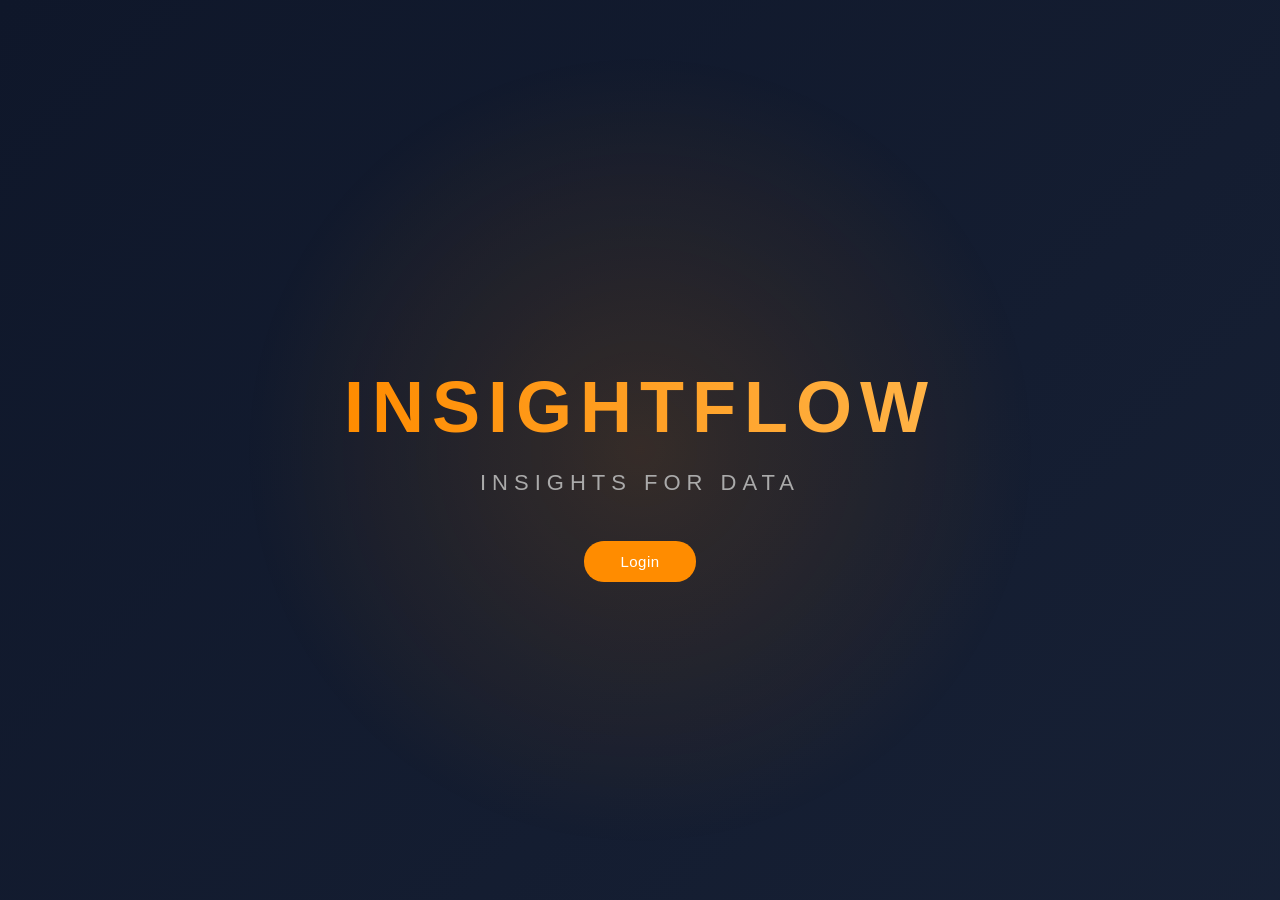
==== Frontend/index.html @ e0c0d8e5 "Added InsightFlow frontend and backend" ====
<!DOCTYPE html>
<html lang="en">

<head>
<meta charset="UTF-8">
<title>InsightFlow</title>
<link rel="stylesheet" href="style.css">
</head>

<body>

<!-- Background Logo -->
<div class="home">

<div class="text-section">

<h1 class="title">INSIGHTFLOW</h1>

<p class="tagline">INSIGHTS FOR DATA</p>
<button class="start-btn" onclick="goDashboard()">
Login
</button>

</div>

</div>

<script src="script.js"></script>

</body>
</html>
---- Frontend/style.css ----
body{
margin:0;
font-family:Arial, Helvetica, sans-serif;
background:linear-gradient(135deg,#0f172a,#1f2a40,#0f172a);
background-size:400% 400%;
animation:bgMove 12s infinite;
color:white;
overflow-y:auto;
}


.container{
display:flex;
height:100vh;
}

.sidebar{
width:250px;
background:#1f2a40;
color:white;
padding:20px;
}

.sidebar h2{
text-align:center;
}

.sidebar ul{
list-style:none;
padding:0;
}

.sidebar ul li{
padding:10px;
margin:10px 0;
background:#2f3e5e;
cursor:pointer;
}

.sidebar ul li:hover{
background:#3f5278;
}

.main{
flex:1;
padding:30px;
overflow:auto;
}

.card{
background:white;
padding:20px;
margin-bottom:20px;
border-radius:10px;
box-shadow:0 2px 10px rgba(0,0,0,0.1);
}

button{
padding:10px 20px;
border:none;
background:#4CAF50;
color:white;
cursor:pointer;
border-radius:5px;
}

button:hover{
background:#45a049;
}

table{
width:100%;
border-collapse:collapse;
margin-top:10px;
}

table th, table td{
border:1px solid #ddd;
padding:8px;
}

.dark-mode{
background:#121212;
color:white;
}

.dark-mode .card{
background:#1e1e1e;
}

.dark-mode table{
color:white;
}
/* WELCOME PAGE */

.welcome-container{
height:100vh;
display:flex;
flex-direction:column;
justify-content:center;
align-items:center;
text-align:center;
background:linear-gradient(135deg,#4CAF50,#2196F3);
color:white;
}

.welcome-container h1{
font-size:50px;
margin-bottom:20px;
}

.welcome-container p{
font-size:20px;
margin-bottom:30px;
}
/* Landing Page */
body{
margin:0;
background:black;
font-family:Arial, Helvetica, sans-serif;
color:white;
overflow:hidden;
}

/* background logo */

.bg-logo{
position:fixed;
top:50%;
left:50%;
transform:translate(-50%,-50%);
width:700px;
height:700px;
background:url("logo.png") no-repeat center;
background-size:contain;
opacity:0.06;
z-index:0;
animation:floatLogo 12s infinite ease-in-out;
}

/* logo animation */

@keyframes floatLogo{

0%{ transform:translate(-50%,-50%) scale(1); }

50%{ transform:translate(-50%,-48%) scale(1.05); }

100%{ transform:translate(-50%,-50%) scale(1); }

}
/* center layout */
.home{
height:100vh;
display:flex;
justify-content:center;
align-items:center;
text-align:center;
position:relative;
z-index:2;
}
/* text animation when page loads */

.text-section{
animation:fadeIn 2s ease;
}

@keyframes fadeIn{

from{
opacity:0;
transform:translateY(30px);
}

to{
opacity:1;
transform:translateY(0);
}
}
/* title */
.title{
font-size:72px;
letter-spacing:8px;
background:linear-gradient(90deg,#ff8c00,#ffb347,#ff8c00);
background-size:200% auto;
-webkit-background-clip:text;
-webkit-text-fill-color:transparent;
animation:gradientMove 6s linear infinite;
margin-bottom:10px;
}

@keyframes gradientMove{
0%{
background-position:0% center;
}
100%{
background-position:200% center;
}
}
/* subtitle */
.tagline{
font-size:22px;
letter-spacing:6px;
color:#aaaaaa;
margin-bottom:10px;
}

/* author */

.author{
font-weight:300;
color:#cccccc;
margin-bottom:35px;
}

/* dashboard button */
.start-btn{
margin-top:35px;
padding:12px 36px;
font-size:15px;
font-weight:500;
background:#ff8c00;
color:white;
border:none;
border-radius:20px;
cursor:pointer;
transition:all 0.3s ease;
letter-spacing:0.5px;
}

/* hover */

.start-btn:hover{
background:#ffa733;
box-shadow:0 6px 18px rgba(255,140,0,0.4);
transform:translateY(-2px);
}

/* click */

.start-btn:active{
transform:translateY(0);
box-shadow:none;
}
/* click ripple animation */
body::before{
content:"";
position:fixed;
top:50%;
left:50%;
transform:translate(-50%,-50%);
width:800px;
height:800px;
background:radial-gradient(circle,rgba(255,140,0,0.15),transparent 70%);
z-index:0;
}
/* ACCOUNT PAGE */
/* dashboard page*/
/* KPI SECTION */

/* TOP BAR */
/* PAGE BACKGROUND */
/* PAGE BACKGROUND */

body{
margin:0;
font-family:Arial, Helvetica, sans-serif;
background:linear-gradient(135deg,#0f172a,#1f2a40,#0f172a);
background-size:400% 400%;
animation:bgMove 12s infinite;
color:white;

overflow-x:hidden; /* prevents sideways scroll */
overflow-y:auto;   /* page scroll only */
}

@keyframes bgMove{
0%{background-position:0% 50%;}
50%{background-position:100% 50%;}
100%{background-position:0% 50%;}
}


/* TOP BAR */

.topbar{
position:fixed;
top:0;
left:0;
width:100%;
height:60px;
display:flex;
justify-content:space-between;
align-items:center;
padding:0 50px;
background:#1f2a40;
z-index:1000;
box-sizing:border-box;
background:rgba(31,42,64,0.9);
backdrop-filter:blur(10px);
}
.logo{
font-size:24px;
font-weight:bold;
letter-spacing:2px;
background:linear-gradient(90deg,#ff8c00,#ffb347,#ff8c00);
background-size:200% auto;
-webkit-background-clip:text;
-webkit-text-fill-color:transparent;
animation:logoGlow 6s linear infinite;
}
@keyframes logoGlow{
0%{
background-position:0% center;
}
100%{
background-position:200% center;
}
}
.nav-links{
display:flex;
gap:25px;
align-items:center;
}

.nav-links span{
font-size:16px;
cursor:pointer;
letter-spacing:1px;

/* same theme as InsightFlow */

background:linear-gradient(90deg,#ff8c00,#ffb347,#ff8c00);
background-size:200% auto;

-webkit-background-clip:text;
-webkit-text-fill-color:transparent;

transition:0.3s;
}
.nav-links span:hover{
animation:logoGlow 4s linear infinite;
transform:scale(1.05);
}
.nav-links span{
padding:5px 10px;
}
/* DASHBOARD */

.dashboard{
width:90%;
max-width:1200px;
margin:auto;
padding-top:120px;
}

.dashboard h1{
margin-bottom:30px;
}

.preview-section{
display:none;
margin-top:40px;
margin-bottom:40px;
text-align:left;
}
/* UPLOAD BOX */

.upload-box{
display:flex;
justify-content:center;
align-items:center;
gap:20px;
margin-bottom:40px;
}
.upload-box,
.table-container{
width:100%;
box-sizing:border-box;
background:rgba(255,255,255,0.08);
backdrop-filter:blur(10px);
padding:30px;
border-radius:12px;
box-shadow:0 8px 30px rgba(0,0,0,0.4);
}
.upload-box input{
margin:15px 0;
}

.upload-box button{
background:#ff8c00;
color:white;
border:none;
padding:10px 25px;
border-radius:6px;
cursor:pointer;
}

.upload-box button:hover{
background:#ffa733;
}
.upload-box input{
display:none;
}

.upload-label{
background:#2f3e5e;
padding:10px 20px;
border-radius:6px;
cursor:pointer;
margin-right:15px;
display:inline-block;
}

.upload-label:hover{
background:#3f5278;
}


/* KPI CARDS */
.kpi-container{
display:flex;
justify-content:center;
gap:25px;
margin-top:40px;
flex-wrap:wrap;
}
.kpi-container{
display:none;
}
.kpi-card{
flex:1;
min-width:200px;
max-width:250px;
background:rgba(255,255,255,0.08);
backdrop-filter:blur(10px);
padding:25px;
border-radius:12px;
box-shadow:0 8px 30px rgba(0,0,0,0.4);
text-align:center;
}

.kpi-card h3{
color:#ddd;
margin-bottom:10px;
}

.kpi-card p{
font-size:32px;
font-weight:bold;
color:#ff8c00;
}
.kpi-card p{
font-size:28px;
font-weight:bold;
color:#ff8c00;
transition:0.3s;
}
.dataset-card p{
margin:5px 0;
}
.dataset-card{
overflow:hidden;
text-overflow:ellipsis;
}
#fileName{
font-size:14px;   /* same size as other KPI values */
font-weight:600;
color:#ff8c00;
word-break:break-word;
}

.dataset-meta{
font-size:14px;   /* smaller text */
color:#bbb;
font-weight:500;
}
/* Fix dataset KPI text */

.dataset-card #fileName{
font-size:14px;
font-weight:500;
color:#ff8c00;
}

.dataset-card .dataset-meta{
font-size:13px;
font-weight:500;
color:#ff8c00;
}

/* DATASET PREVIEW */
.preview-section{
display:none;
}
.preview-section{
margin-top:40px;
margin-bottom:40px;
text-align:left;
}

.preview-section h2{
margin-bottom:15px;
color:white;
}
.table-container{
width:100%;
background:rgba(255,255,255,0.08);
padding:20px;
border-radius:12px;
box-shadow:0 8px 30px rgba(0,0,0,0.4);
overflow:hidden; /* removes scroll */
}
table{
width:100%;
border-collapse:collapse;
table-layout:fixed;
}
td, th{
overflow:hidden;
text-overflow:ellipsis;
white-space:nowrap;
}

table th{
background:#1f2a40;
color:white;
padding:12px;
word-wrap:break-word;
}

table td{
border:1px solid rgba(255,255,255,0.2);
padding:10px;
word-wrap:break-word;
overflow-wrap:break-word;
}
.pagination{
margin-top:20px;
display:flex;
justify-content:center;
gap:20px;
align-items:center;
}

.pagination button{
background:#ff8c00;
border:none;
padding:8px 18px;
border-radius:6px;
cursor:pointer;
color:white;
}

.pagination button:hover{
background:#ffa733;
}
.preview-section{
display:none;
}
.data-overview{
margin-top:40px;
}

.data-overview h2{
margin-bottom:20px;
}

.kpi-container{
display:flex;
flex-wrap:wrap;
gap:20px;
}

.kpi-card{
flex:1;
min-width:180px;
background:rgba(255,255,255,0.08);
backdrop-filter:blur(10px);
padding:25px;
border-radius:12px;
box-shadow:0 8px 30px rgba(0,0,0,0.4);
text-align:center;
}

.kpi-card h3{
color:#ddd;
margin-bottom:10px;
}

.kpi-card p{
font-size:30px;
font-weight:bold;
color:#ff8c00;
}
/* LOGIN PAGE */


/* Page background */

/* Background */

body{
margin:0;
height:100vh;
display:flex;
justify-content:center;
align-items:center;
font-family:Arial, Helvetica, sans-serif;
background:linear-gradient(135deg,#0f172a,#1f2a40,#0f172a);
background-size:400% 400%;
animation:bgMove 12s infinite;
}

/* Background animation */

@keyframes bgMove{
0%{background-position:0% 50%;}
50%{background-position:100% 50%;}
100%{background-position:0% 50%;}
}

/* Login card */

.login-container{
background:rgba(255,255,255,0.08);
backdrop-filter:blur(15px);
padding:35px;
width:320px;
border-radius:15px;
box-shadow:0 15px 40px rgba(0,0,0,0.5);
text-align:center;
color:white;
}

/* Inputs + Button same size */

.login-container input,
#mainButton{
width:100%;
height:40px;
margin-top:10px;
padding:0 12px;
border-radius:6px;
font-size:14px;
box-sizing:border-box;
}

/* Inputs */

.login-container input{
border:none;
background:rgba(255,255,255,0.15);
color:white;
outline:none;
transition:0.3s;
}

.login-container input:focus{
box-shadow:0 0 8px rgba(255,140,0,0.6);
}

/* Main button */

#mainButton{
border:none;
cursor:pointer;
transition:0.3s;
}

/* Login button color */

.login-btn{
background:#ff8c00;
color:white;
}

.login-btn:hover{
background:#ffa733;
}

/* Register button color */

.register-btn{
background:#2f3e5e;
color:white;
}

.register-btn:hover{
background:#3f5278;
}

/* Toggle text */

#toggleText{
margin-top:15px;
font-size:14px;
}

#toggleText span{
color:#ff8c00;
cursor:pointer;
font-weight:600;
}
/* Prevent background layers from blocking clicks */
body::before,
body::after{
pointer-events:none;
}

/* Ensure login container stays on top */
.login-container{
position:relative;
z-index:10;
}

/* Ensure inputs and buttons are clickable */
.login-container input,
.login-container button{
position:relative;
z-index:11;
pointer-events:auto;
}
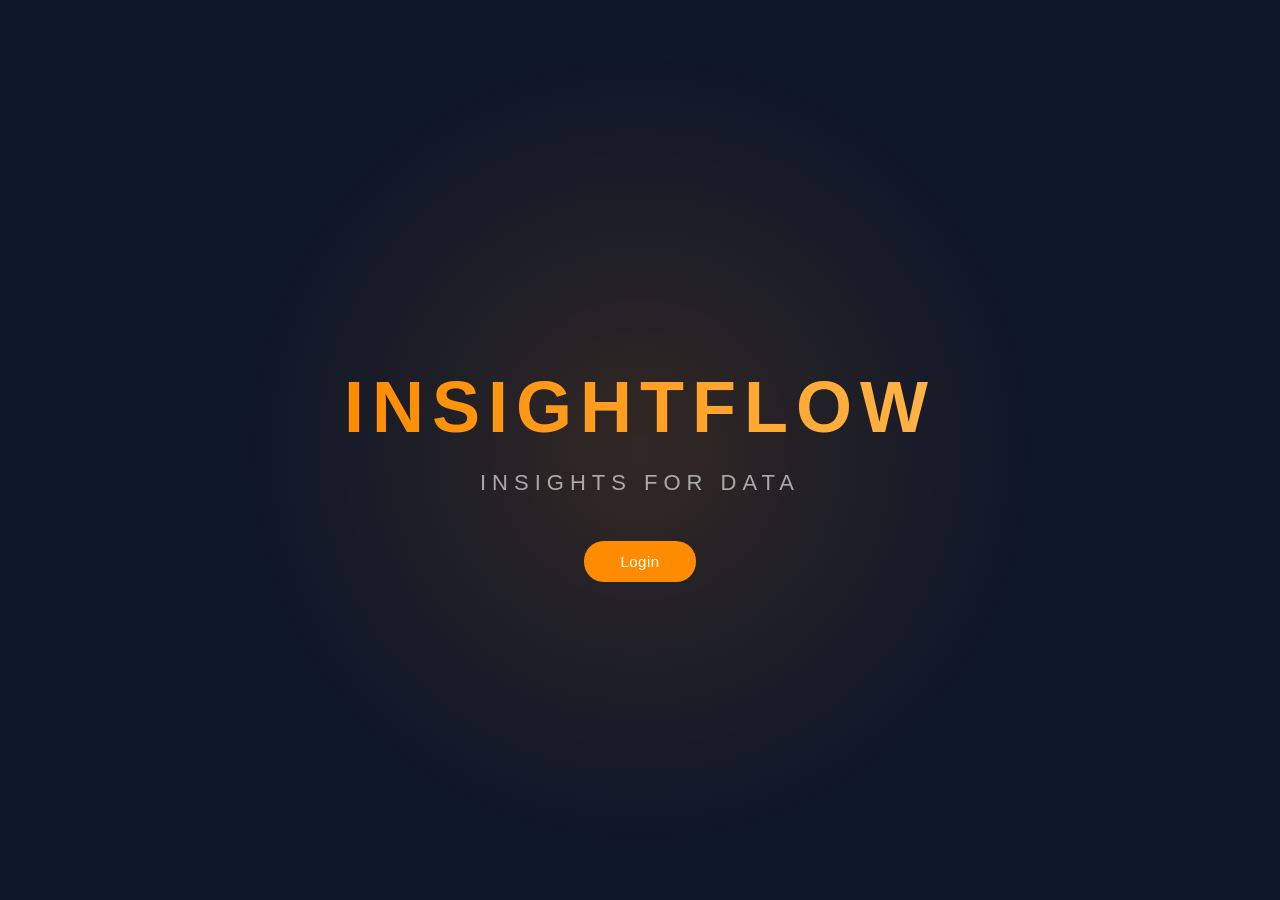
==== commit 0c983e39: "restucture project - update frontend and backend files" ====
--- a/Frontend/index.html
+++ b/Frontend/index.html
@@ -1,31 +1,31 @@
-<!DOCTYPE html>
-<html lang="en">
-
-<head>
-<meta charset="UTF-8">
-<title>InsightFlow</title>
-<link rel="stylesheet" href="style.css">
-</head>
-
-<body>
-
-<!-- Background Logo -->
-<div class="home">
-
-<div class="text-section">
-
-<h1 class="title">INSIGHTFLOW</h1>
-
-<p class="tagline">INSIGHTS FOR DATA</p>
-<button class="start-btn" onclick="goDashboard()">
-Login
-</button>
-
-</div>
-
-</div>
-
-<script src="script.js"></script>
-
-</body>
+<!DOCTYPE html>
+<html lang="en">
+
+<head>
+<meta charset="UTF-8">
+<title>InsightFlow</title>
+<link rel="stylesheet" href="style.css">
+</head>
+
+<body>
+
+<!-- Background Logo -->
+<div class="home">
+
+<div class="text-section">
+
+<h1 class="title">INSIGHTFLOW</h1>
+
+<p class="tagline">INSIGHTS FOR DATA</p>
+<button class="start-btn" onclick="goDashboard()">
+Login
+</button>
+
+</div>
+
+</div>
+
+<script src="script.js"></script>
+
+</body>
 </html>
--- a/Frontend/style.css
+++ b/Frontend/style.css
@@ -297,7 +297,7 @@
 z-index:1000;
 box-sizing:border-box;
 background:rgba(31,42,64,0.9);
-backdrop-filter:blur(10px);
+will-change: transform;
 }
 .logo{
 font-size:24px;
@@ -378,7 +378,7 @@
 width:100%;
 box-sizing:border-box;
 background:rgba(255,255,255,0.08);
-backdrop-filter:blur(10px);
+will-change: transform;
 padding:30px;
 border-radius:12px;
 box-shadow:0 8px 30px rgba(0,0,0,0.4);
@@ -433,7 +433,7 @@
 min-width:200px;
 max-width:250px;
 background:rgba(255,255,255,0.08);
-backdrop-filter:blur(10px);
+will-change: transform;
 padding:25px;
 border-radius:12px;
 box-shadow:0 8px 30px rgba(0,0,0,0.4);
@@ -576,7 +576,7 @@
 flex:1;
 min-width:180px;
 background:rgba(255,255,255,0.08);
-backdrop-filter:blur(10px);
+will-change: transform;
 padding:25px;
 border-radius:12px;
 box-shadow:0 8px 30px rgba(0,0,0,0.4);
@@ -624,7 +624,7 @@
 
 .login-container{
 background:rgba(255,255,255,0.08);
-backdrop-filter:blur(15px);
+will-change: transform;
 padding:35px;
 width:320px;
 border-radius:15px;
@@ -721,3 +721,1015 @@
 z-index:11;
 pointer-events:auto;
 }
+/* ===== AI CHATBOT SECTION ===== */
+ 
+.ai-section {
+  margin-top: 50px;
+  margin-bottom: 60px;
+  background: rgba(255,255,255,0.04);
+  border: 1px solid rgba(255,140,0,0.2);
+  border-radius: 16px;
+  padding: 30px;
+  will-change: transform;
+  box-shadow: 0 8px 40px rgba(0,0,0,0.5), 0 0 60px rgba(255,140,0,0.04);
+}
+ 
+.ai-title {
+  font-size: 22px;
+  font-weight: 700;
+  letter-spacing: 2px;
+  margin-bottom: 20px;
+  color: white;
+  display: flex;
+  align-items: center;
+  gap: 10px;
+}
+ 
+.ai-icon {
+  color: #ff8c00;
+  font-size: 18px;
+  animation: pulse 2s infinite;
+}
+ 
+@keyframes pulse {
+  0%, 100% { opacity: 1; transform: scale(1); }
+  50% { opacity: 0.6; transform: scale(1.2); }
+}
+ 
+/* Chat window */
+.chat-window {
+  height: auto;
+min-height: 80px;
+  overflow-y: auto;
+  padding: 20px;
+  background: rgba(0,0,0,0.3);
+  border-radius: 12px;
+  margin-bottom: 20px;
+  display: flex;
+  flex-direction: column;
+  gap: 16px;
+  scroll-behavior: smooth;
+}
+ 
+.chat-window::-webkit-scrollbar {
+  width: 4px;
+}
+.chat-window::-webkit-scrollbar-track {
+  background: transparent;
+}
+.chat-window::-webkit-scrollbar-thumb {
+  background: rgba(255,140,0,0.3);
+  border-radius: 4px;
+}
+ 
+/* Messages */
+.chat-message {
+  display: flex;
+  gap: 12px;
+  align-items: flex-start;
+  animation: messageIn 0.3s ease;
+}
+ 
+@keyframes messageIn {
+  from { opacity: 0; transform: translateY(10px); }
+  to   { opacity: 1; transform: translateY(0); }
+}
+ 
+.bot-message {
+  flex-direction: row;
+}
+ 
+.user-message {
+  flex-direction: row-reverse;
+}
+ 
+.bot-avatar {
+  width: 34px;
+  height: 34px;
+  border-radius: 50%;
+  background: linear-gradient(135deg, #ff8c00, #ffb347);
+  display: flex;
+  align-items: center;
+  justify-content: center;
+  font-size: 10px;
+  font-weight: 800;
+  color: white;
+  flex-shrink: 0;
+  letter-spacing: 0.5px;
+}
+ 
+.user-avatar {
+  width: 34px;
+  height: 34px;
+  border-radius: 50%;
+  background: linear-gradient(135deg, #2f3e5e, #3f5278);
+  display: flex;
+  align-items: center;
+  justify-content: center;
+  font-size: 10px;
+  font-weight: 800;
+  color: white;
+  flex-shrink: 0;
+}
+ 
+.message-bubble {
+  max-width: 75%;
+  padding: 12px 16px;
+  border-radius: 12px;
+  font-size: 14px;
+  line-height: 1.6;
+  white-space: pre-wrap;
+}
+ 
+.bot-message .message-bubble {
+  background: rgba(255,140,0,0.1);
+  border: 1px solid rgba(255,140,0,0.2);
+  color: #f0f0f0;
+  border-top-left-radius: 4px;
+}
+ 
+.user-message .message-bubble {
+  background: rgba(47,62,94,0.8);
+  border: 1px solid rgba(255,255,255,0.1);
+  color: #f0f0f0;
+  text-align: right;
+  border-top-right-radius: 4px;
+}
+ 
+/* Typing indicator */
+.typing-bubble {
+  display: flex;
+  gap: 4px;
+  align-items: center;
+  padding: 14px 18px;
+}
+ 
+.typing-dot {
+  width: 7px;
+  height: 7px;
+  border-radius: 50%;
+  background: #ff8c00;
+  animation: typingBounce 1.2s infinite;
+}
+.typing-dot:nth-child(2) { animation-delay: 0.2s; }
+.typing-dot:nth-child(3) { animation-delay: 0.4s; }
+ 
+@keyframes typingBounce {
+  0%, 60%, 100% { transform: translateY(0); opacity: 0.4; }
+  30% { transform: translateY(-6px); opacity: 1; }
+}
+ 
+/* Quick prompts */
+.quick-prompts {
+  display: flex;
+  gap: 10px;
+  flex-wrap: wrap;
+  margin-bottom: 14px;
+}
+ 
+.quick-btn {
+  background: rgba(255,140,0,0.1);
+  border: 1px solid rgba(255,140,0,0.25);
+  color: #ffb347;
+  padding: 7px 14px;
+  border-radius: 20px;
+  cursor: pointer;
+  font-size: 12px;
+  font-weight: 500;
+  transition: all 0.2s ease;
+  letter-spacing: 0.3px;
+}
+ 
+.quick-btn:hover {
+  background: rgba(255,140,0,0.25);
+  border-color: #ff8c00;
+  color: white;
+  transform: translateY(-1px);
+}
+ 
+/* Input row */
+.chat-input-row {
+  display: flex;
+  gap: 10px;
+  align-items: center;
+}
+ 
+.chat-input {
+  flex: 1;
+  height: 46px;
+  background: rgba(255,255,255,0.07);
+  border: 1px solid rgba(255,255,255,0.15);
+  border-radius: 10px;
+  padding: 0 18px;
+  color: white;
+  font-size: 14px;
+  outline: none;
+  transition: 0.3s;
+  font-family: inherit;
+}
+ 
+.chat-input:focus {
+  border-color: rgba(255,140,0,0.5);
+  box-shadow: 0 0 12px rgba(255,140,0,0.15);
+}
+ 
+.chat-input::placeholder {
+  color: rgba(255,255,255,0.35);
+}
+ 
+.send-btn {
+  width: 46px;
+  height: 46px;
+  border-radius: 10px;
+  background: #ff8c00;
+  border: none;
+  cursor: pointer;
+  display: flex;
+  align-items: center;
+  justify-content: center;
+  color: white;
+  transition: all 0.2s ease;
+  flex-shrink: 0;
+  padding: 0;
+}
+ 
+.send-btn:hover {
+  background: #ffa733;
+  transform: scale(1.05);
+}
+ 
+.send-btn:active {
+  transform: scale(0.97);
+}
+ 
+/* ===== AI CTA BUTTON (dashboard) ===== */
+ 
+.ai-cta {
+  margin-top: 50px;
+  margin-bottom: 60px;
+}
+ 
+.ai-cta-inner {
+  display: flex;
+  align-items: center;
+  justify-content: space-between;
+  gap: 20px;
+  background: linear-gradient(135deg, rgba(255,140,0,0.1), rgba(255,140,0,0.04));
+  border: 1px solid rgba(255,140,0,0.3);
+  border-radius: 16px;
+  padding: 28px 35px;
+  will-change: transform;
+  box-shadow: 0 8px 40px rgba(0,0,0,0.4), 0 0 60px rgba(255,140,0,0.05);
+  flex-wrap: wrap;
+  gap: 20px;
+}
+ 
+.ai-cta-text {
+  display: flex;
+  align-items: center;
+  gap: 18px;
+}
+ 
+.ai-cta-icon {
+  font-size: 28px;
+  color: #ff8c00;
+  animation: pulse 2s infinite;
+  flex-shrink: 0;
+}
+ 
+.ai-cta-text h3 {
+  margin: 0 0 5px 0;
+  font-size: 18px;
+  font-weight: 700;
+  color: white;
+  letter-spacing: 0.5px;
+}
+ 
+.ai-cta-text p {
+  margin: 0;
+  font-size: 14px;
+  color: #aaa;
+}
+ 
+.ai-cta-btn {
+  display: flex;
+  align-items: center;
+  gap: 10px;
+  background: linear-gradient(135deg, #ff8c00, #ffb347);
+  color: white;
+  border: none;
+  padding: 14px 28px;
+  border-radius: 10px;
+  font-size: 15px;
+  font-weight: 600;
+  cursor: pointer;
+  letter-spacing: 0.5px;
+  transition: all 0.25s ease;
+  white-space: nowrap;
+  flex-shrink: 0;
+  box-shadow: 0 4px 20px rgba(255,140,0,0.35);
+}
+ 
+.ai-cta-btn:hover {
+  transform: translateY(-2px);
+  box-shadow: 0 8px 28px rgba(255,140,0,0.5);
+  background: linear-gradient(135deg, #ffa733, #ffc47a);
+}
+ 
+.ai-cta-btn:active {
+  transform: translateY(0);
+  box-shadow: 0 2px 10px rgba(255,140,0,0.3);
+}
+ 
+ 
+/* ===== CHATBOT PAGE ===== */
+ 
+.chatbot-page {
+  width: 90%;
+  max-width: 900px;
+  margin: auto;
+  padding-top: 100px;
+  padding-bottom: 40px;
+  display: flex;
+  flex-direction: column;
+  height: calc(100vh - 60px);
+  box-sizing: border-box;
+}
+ 
+.chatbot-header {
+  display: flex;
+  align-items: center;
+  justify-content: space-between;
+  margin-bottom: 24px;
+  flex-wrap: wrap;
+  gap: 14px;
+}
+ 
+.chatbot-header-left {
+  display: flex;
+  align-items: center;
+  gap: 16px;
+}
+ 
+.ai-badge {
+  width: 48px;
+  height: 48px;
+  border-radius: 14px;
+  background: linear-gradient(135deg, #ff8c00, #ffb347);
+  display: flex;
+  align-items: center;
+  justify-content: center;
+  font-size: 20px;
+  color: white;
+  flex-shrink: 0;
+  box-shadow: 0 4px 16px rgba(255,140,0,0.4);
+}
+ 
+.chatbot-title {
+  font-size: 26px;
+  font-weight: 800;
+  margin: 0 0 2px 0;
+  letter-spacing: 1px;
+  color: white;
+}
+ 
+.chatbot-subtitle {
+  font-size: 13px;
+  color: #aaa;
+  margin: 0;
+}
+ 
+.chatbot-stats {
+  display: flex;
+  gap: 10px;
+  flex-wrap: wrap;
+}
+ 
+.stat-chip {
+  background: rgba(255,140,0,0.1);
+  border: 1px solid rgba(255,140,0,0.25);
+  color: #ffb347;
+  padding: 5px 13px;
+  border-radius: 20px;
+  font-size: 12px;
+  font-weight: 600;
+  letter-spacing: 0.3px;
+}
+ 
+/* Chat window - full height */
+.chatbot-page .chat-window {
+  flex: 1;
+  min-
+  height: auto;
+  overflow-y: auto;
+  padding: 24px;
+  background: rgba(0,0,0,0.3);
+  border-radius: 16px;
+  margin-bottom: 20px;
+  display: flex;
+  flex-direction: column;
+  gap: 18px;
+  scroll-behavior: smooth;
+}
+ 
+.chatbot-input-area {
+  flex-shrink: 0;
+}
+ 
+/* ===== SHARED CHATBOT COMPONENTS ===== */
+ 
+.chat-message {
+  display: flex;
+  gap: 12px;
+  align-items: flex-start;
+  animation: messageIn 0.3s ease;
+}
+ 
+@keyframes messageIn {
+  from { opacity: 0; transform: translateY(8px); }
+  to   { opacity: 1; transform: translateY(0); }
+}
+ 
+.bot-message { flex-direction: row; }
+.user-message { flex-direction: row-reverse; }
+ 
+.bot-avatar {
+  width: 36px;
+  height: 36px;
+  border-radius: 50%;
+  background: linear-gradient(135deg, #ff8c00, #ffb347);
+  display: flex;
+  align-items: center;
+  justify-content: center;
+  font-size: 9px;
+  font-weight: 800;
+  color: white;
+  flex-shrink: 0;
+  letter-spacing: 0.5px;
+}
+ 
+.user-avatar {
+  width: 36px;
+  height: 36px;
+  border-radius: 50%;
+  background: linear-gradient(135deg, #2f3e5e, #3f5278);
+  display: flex;
+  align-items: center;
+  justify-content: center;
+  font-size: 9px;
+  font-weight: 800;
+  color: white;
+  flex-shrink: 0;
+}
+ 
+.message-bubble {
+  max-width: 75%;
+  padding: 13px 17px;
+  border-radius: 14px;
+  font-size: 14px;
+  line-height: 1.65;
+  white-space: pre-wrap;
+}
+ 
+.bot-message .message-bubble {
+  background: rgba(255,140,0,0.08);
+  border: 1px solid rgba(255,140,0,0.18);
+  color: #f0f0f0;
+  border-top-left-radius: 4px;
+}
+ 
+.user-message .message-bubble {
+  background: rgba(47,62,94,0.85);
+  border: 1px solid rgba(255,255,255,0.1);
+  color: #f0f0f0;
+  border-top-right-radius: 4px;
+}
+ 
+/* Typing indicator */
+.typing-bubble {
+  display: flex;
+  gap: 5px;
+  align-items: center;
+  padding: 14px 18px;
+}
+ 
+.typing-dot {
+  width: 7px;
+  height: 7px;
+  border-radius: 50%;
+  background: #ff8c00;
+  animation: typingBounce 1.2s infinite;
+}
+.typing-dot:nth-child(2) { animation-delay: 0.2s; }
+.typing-dot:nth-child(3) { animation-delay: 0.4s; }
+ 
+@keyframes typingBounce {
+  0%, 60%, 100% { transform: translateY(0); opacity: 0.4; }
+  30% { transform: translateY(-6px); opacity: 1; }
+}
+ 
+/* Quick prompts */
+.quick-prompts {
+  display: flex;
+  gap: 8px;
+  flex-wrap: wrap;
+  margin-bottom: 12px;
+}
+ 
+.quick-btn {
+  background: rgba(255,140,0,0.08);
+  border: 1px solid rgba(255,140,0,0.22);
+  color: #ffb347;
+  padding: 7px 13px;
+  border-radius: 20px;
+  cursor: pointer;
+  font-size: 12px;
+  font-weight: 500;
+  transition: all 0.2s ease;
+}
+ 
+.quick-btn:hover {
+  background: rgba(255,140,0,0.22);
+  border-color: #ff8c00;
+  color: white;
+  transform: translateY(-1px);
+}
+ 
+/* Input row */
+.chat-input-row {
+  display: flex;
+  gap: 10px;
+  align-items: center;
+}
+ 
+.chat-input {
+  flex: 1;
+  height: 48px;
+  background: rgba(255,255,255,0.07);
+  border: 1px solid rgba(255,255,255,0.14);
+  border-radius: 12px;
+  padding: 0 18px;
+  color: white;
+  font-size: 14px;
+  outline: none;
+  transition: 0.3s;
+  font-family: inherit;
+}
+ 
+.chat-input:focus {
+  border-color: rgba(255,140,0,0.45);
+  box-shadow: 0 0 14px rgba(255,140,0,0.12);
+}
+ 
+.chat-input::placeholder { color: rgba(255,255,255,0.3); }
+ 
+.send-btn {
+  width: 48px;
+  height: 48px;
+  border-radius: 12px;
+  background: #ff8c00;
+  border: none;
+  cursor: pointer;
+  display: flex;
+  align-items: center;
+  justify-content: center;
+  color: white;
+  transition: all 0.2s ease;
+  flex-shrink: 0;
+  padding: 0;
+}
+ 
+.send-btn:hover { background: #ffa733; transform: scale(1.05); }
+.send-btn:active { transform: scale(0.97); }
+ 
+@keyframes pulse {
+  0%, 100% { opacity: 1; transform: scale(1); }
+  50% { opacity: 0.6; transform: scale(1.15); }
+}
+ 
+ 
+/* === SHOW/HIDE SECTIONS (controlled by JS) === */
+ 
+/* hidden until upload */
+#previewSection, #dataOverview, #kpiContainer, #aiCta { display: none; }
+ 
+/* === SHOW/HIDE SECTIONS (controlled by JS) === */
+ 
+ 
+ 
+/* ===== LOADING OVERLAY ===== */
+#loadingOverlay {
+  margin-top: 30px;
+  display: flex;
+  justify-content: center;
+  align-items: center;
+}
+ 
+.loading-box {
+  background: rgba(255,255,255,0.06);
+  border: 1px solid rgba(255,140,0,0.25);
+  border-radius: 16px;
+  padding: 40px 60px;
+  text-align: center;
+  will-change: transform;
+  box-shadow: 0 8px 40px rgba(0,0,0,0.4);
+  min-width: 280px;
+}
+ 
+/* Spinner ring */
+.spinner {
+  width: 52px;
+  height: 52px;
+  border: 4px solid rgba(255,140,0,0.15);
+  border-top: 4px solid #ff8c00;
+  border-radius: 50%;
+  margin: 0 auto 20px;
+  animation: spin 0.9s linear infinite;
+}
+ 
+@keyframes spin {
+  to { transform: rotate(360deg); }
+}
+ 
+.loading-text {
+  font-size: 16px;
+  font-weight: 600;
+  color: white;
+  margin: 0 0 8px 0;
+  letter-spacing: 0.5px;
+}
+ 
+.loading-sub {
+  font-size: 13px;
+  color: #aaa;
+  margin: 0;
+  word-break: break-all;
+}
+ 
+/* Animated dots */
+.loading-dots::after {
+  content: '';
+  animation: dots 1.5s steps(4, end) infinite;
+}
+ 
+@keyframes dots {
+  0%  { content: '';   }
+  25% { content: '.';  }
+  50% { content: '..'; }
+  75% { content: '...'; }
+}
+
+/* ===== SCROLL PERFORMANCE FIXES ===== */
+
+/* GPU-accelerate the main scrollable area */
+body {
+  -webkit-overflow-scrolling: touch;
+}
+
+/* Fix table layout so browser doesn't recalculate column widths on scroll */
+#dataTable {
+  table-layout: fixed !important;
+  will-change: auto;
+}
+
+/* Contain paint to table area */
+.table-container {
+  contain: layout style paint;
+  overflow-x: auto;
+  -webkit-overflow-scrolling: touch;
+}
+
+/* Prevent expensive repaints on KPI cards */
+.kpi-card {
+  will-change: auto;
+  transform: translateZ(0);
+}
+
+/* Promote topbar to its own layer — stops it repainting on scroll */
+.topbar {
+  will-change: transform;
+  transform: translateZ(0);
+}
+
+/* Reduce animation cost during scroll */
+@media (prefers-reduced-motion: no-preference) {
+  .kpi-card, .upload-box, .ai-cta-inner, .loading-box {
+    transition: none;
+  }
+}
+
+/* Remove background animation during scroll — bgMove is expensive */
+body {
+  animation: none !important;
+  background: #0f172a !important;
+  background-size: unset !important;
+}
+
+/* ===== CLEAR BUTTON ===== */
+.clear-btn {
+  background: rgba(255,255,255,0.08);
+  color: #ff6b6b;
+  border: 1px solid rgba(255,107,107,0.4);
+  padding: 10px 20px;
+  border-radius: 6px;
+  cursor: pointer;
+  font-size: 14px;
+  font-weight: 500;
+  transition: all 0.2s ease;
+  letter-spacing: 0.3px;
+}
+
+.clear-btn:hover {
+  background: rgba(255,107,107,0.15);
+  border-color: #ff6b6b;
+  color: white;
+}
+
+/* ===== CHATBOT EXTRAS ===== */
+.error-bubble {
+  background: rgba(255,107,107,0.1) !important;
+  border-color: rgba(255,107,107,0.3) !important;
+}
+
+.message-bubble code {
+  background: rgba(255,140,0,0.15);
+  color: #ffb347;
+  padding: 2px 6px;
+  border-radius: 4px;
+  font-family: monospace;
+  font-size: 13px;
+}
+
+/* Disable state for quick buttons */
+.quick-btn:disabled {
+  opacity: 0.4;
+  cursor: not-allowed;
+  transform: none;
+}
+
+.chat-input:disabled {
+  opacity: 0.5;
+  cursor: not-allowed;
+}
+
+/* ── Chat window auto height ── */
+.chat-window {
+  height: auto !important;
+  min-height: 60px !important;
+  max-height: 65vh;
+  overflow-y: auto;
+}
+
+/* ── Chatbot full page layout fix ── */
+
+
+.chatbot-page {
+  display: flex;
+  flex-direction: column;
+  height: calc(100vh - 60px);
+  width: 90%;
+  max-width: 1000px;
+  margin: 0 auto;
+  padding-top: 70px;
+  padding-bottom: 20px;
+  box-sizing: border-box;
+}
+
+.chatbot-header {
+  flex-shrink: 0;
+  margin-bottom: 16px;
+}
+
+.chat-window {
+  flex: 1 !important;
+  height: auto !important;
+  min-height: 0 !important;
+  max-height: none !important;
+  overflow-y: auto;
+  padding: 20px;
+  background: rgba(0,0,0,0.25);
+  border-radius: 16px;
+  display: flex;
+  flex-direction: column;
+  gap: 16px;
+  margin-bottom: 14px;
+}
+
+.chatbot-input-area {
+  flex-shrink: 0;
+}
+
+/* ── Chatbot page body — no scroll, fixed height ── */
+body.chatbot-body {
+  overflow: hidden !important;
+  height: 100vh !important;
+}
+
+/* ── Bigger chat window ── */
+.chatbot-header {
+  flex-shrink: 0;
+  margin-bottom: 10px;
+  padding-bottom: 10px;
+
+}
+
+.chatbot-input-area {
+  flex-shrink: 0;
+  padding-top: 10px;
+}
+
+.quick-prompts {
+  margin-bottom: 8px;
+}
+
+/* ── Maximize chat window ── */
+.chatbot-page {
+  padding-top: 80px !important;
+  padding-bottom: 10px !important;
+}
+
+.chatbot-header {
+  margin-bottom: 8px !important;
+  padding-bottom: 0 !important;
+}
+
+.chat-window {
+  flex: 1 !important;
+  height: auto !important;
+  min-height: 0 !important;
+  max-height: none !important;
+}
+
+.quick-prompts {
+  margin-bottom: 6px !important;
+}
+
+.chatbot-input-area {
+  padding-top: 6px !important;
+}
+
+/* ── Wider chatbot page ── */
+.chatbot-page {
+  width: 96% !important;
+  max-width: 1400px !important;
+}
+
+/* ── Better input area ── */
+.chatbot-input-area {
+  background: rgba(255,255,255,0.03);
+  border: 1px solid rgba(255,255,255,0.08);
+  border-radius: 16px;
+  padding: 14px 16px !important;
+}
+
+.quick-prompts {
+  display: flex;
+  flex-wrap: wrap;
+  gap: 8px;
+  margin-bottom: 12px !important;
+  padding-bottom: 12px;
+  border-bottom: 1px solid rgba(255,255,255,0.07);
+}
+
+.quick-btn {
+  background: rgba(255,140,0,0.08);
+  border: 1px solid rgba(255,140,0,0.2);
+  color: #ffb347;
+  padding: 6px 14px;
+  border-radius: 20px;
+  cursor: pointer;
+  font-size: 13px;
+  font-weight: 500;
+  transition: all 0.2s ease;
+  white-space: nowrap;
+}
+
+.quick-btn:hover {
+  background: rgba(255,140,0,0.2);
+  border-color: #ff8c00;
+  color: white;
+  transform: translateY(-1px);
+}
+
+.chat-input-row {
+  display: flex;
+  gap: 10px;
+  align-items: center;
+}
+
+.chat-input {
+  flex: 1;
+  height: 46px;
+  background: rgba(255,255,255,0.06);
+  border: 1px solid rgba(255,255,255,0.12);
+  border-radius: 10px;
+  padding: 0 16px;
+  color: white;
+  font-size: 14px;
+  outline: none;
+  transition: 0.2s;
+  font-family: inherit;
+}
+
+.chat-input:focus {
+  border-color: rgba(255,140,0,0.5);
+  background: rgba(255,255,255,0.08);
+}
+
+.chat-input::placeholder {
+  color: rgba(255,255,255,0.3);
+}
+
+.send-btn {
+  width: 46px;
+  height: 46px;
+  border-radius: 10px;
+  background: #ff8c00;
+  border: none;
+  cursor: pointer;
+  display: flex;
+  align-items: center;
+  justify-content: center;
+  color: white;
+  flex-shrink: 0;
+  transition: all 0.2s ease;
+}
+
+.send-btn:hover {
+  background: #ffa733;
+  transform: scale(1.05);
+}
+
+.send-btn:active {
+  transform: scale(0.97);
+}
+
+
+
+/* ── Chat window black background ── */
+.chat-window {
+  background: #000000 !important;
+}
+
+/* ── Full black chat window only ── */
+.chat-window {
+  background: #000000 !important;
+  border: 1px solid rgba(255,255,255,0.06) !important;
+}
+
+/* ── Compact input, bigger chat window ── */
+.chatbot-input-area {
+  padding: 10px 14px !important;
+}
+
+.quick-prompts {
+  gap: 6px !important;
+  margin-bottom: 8px !important;
+  padding-bottom: 8px !important;
+}
+
+.quick-btn {
+  padding: 4px 11px !important;
+  font-size: 12px !important;
+}
+
+.chat-input {
+  height: 40px !important;
+  font-size: 13px !important;
+}
+
+.send-btn {
+  width: 40px !important;
+  height: 40px !important;
+}
+
+/* ── Remove bottom space, maximize chat window ── */
+.chatbot-page {
+  padding-bottom: 0px !important;
+}
+
+.chatbot-input-area {
+  margin-bottom: 0 !important;
+  border-radius: 12px 12px 0 0 !important;
+}
+
+/* ── Taller chat window ── */
+.chatbot-header {
+  padding: 8px 0 !important;
+  margin-bottom: 6px !important;
+}
+
+.chatbot-title {
+  font-size: 22px !important;
+}
+
+.ai-badge {
+  width: 38px !important;
+  height: 38px !important;
+  font-size: 13px !important;
+}
+
+/* ── Quick button border radius ── */
+.quick-btn {
+  border-radius: 10px !important;
+}
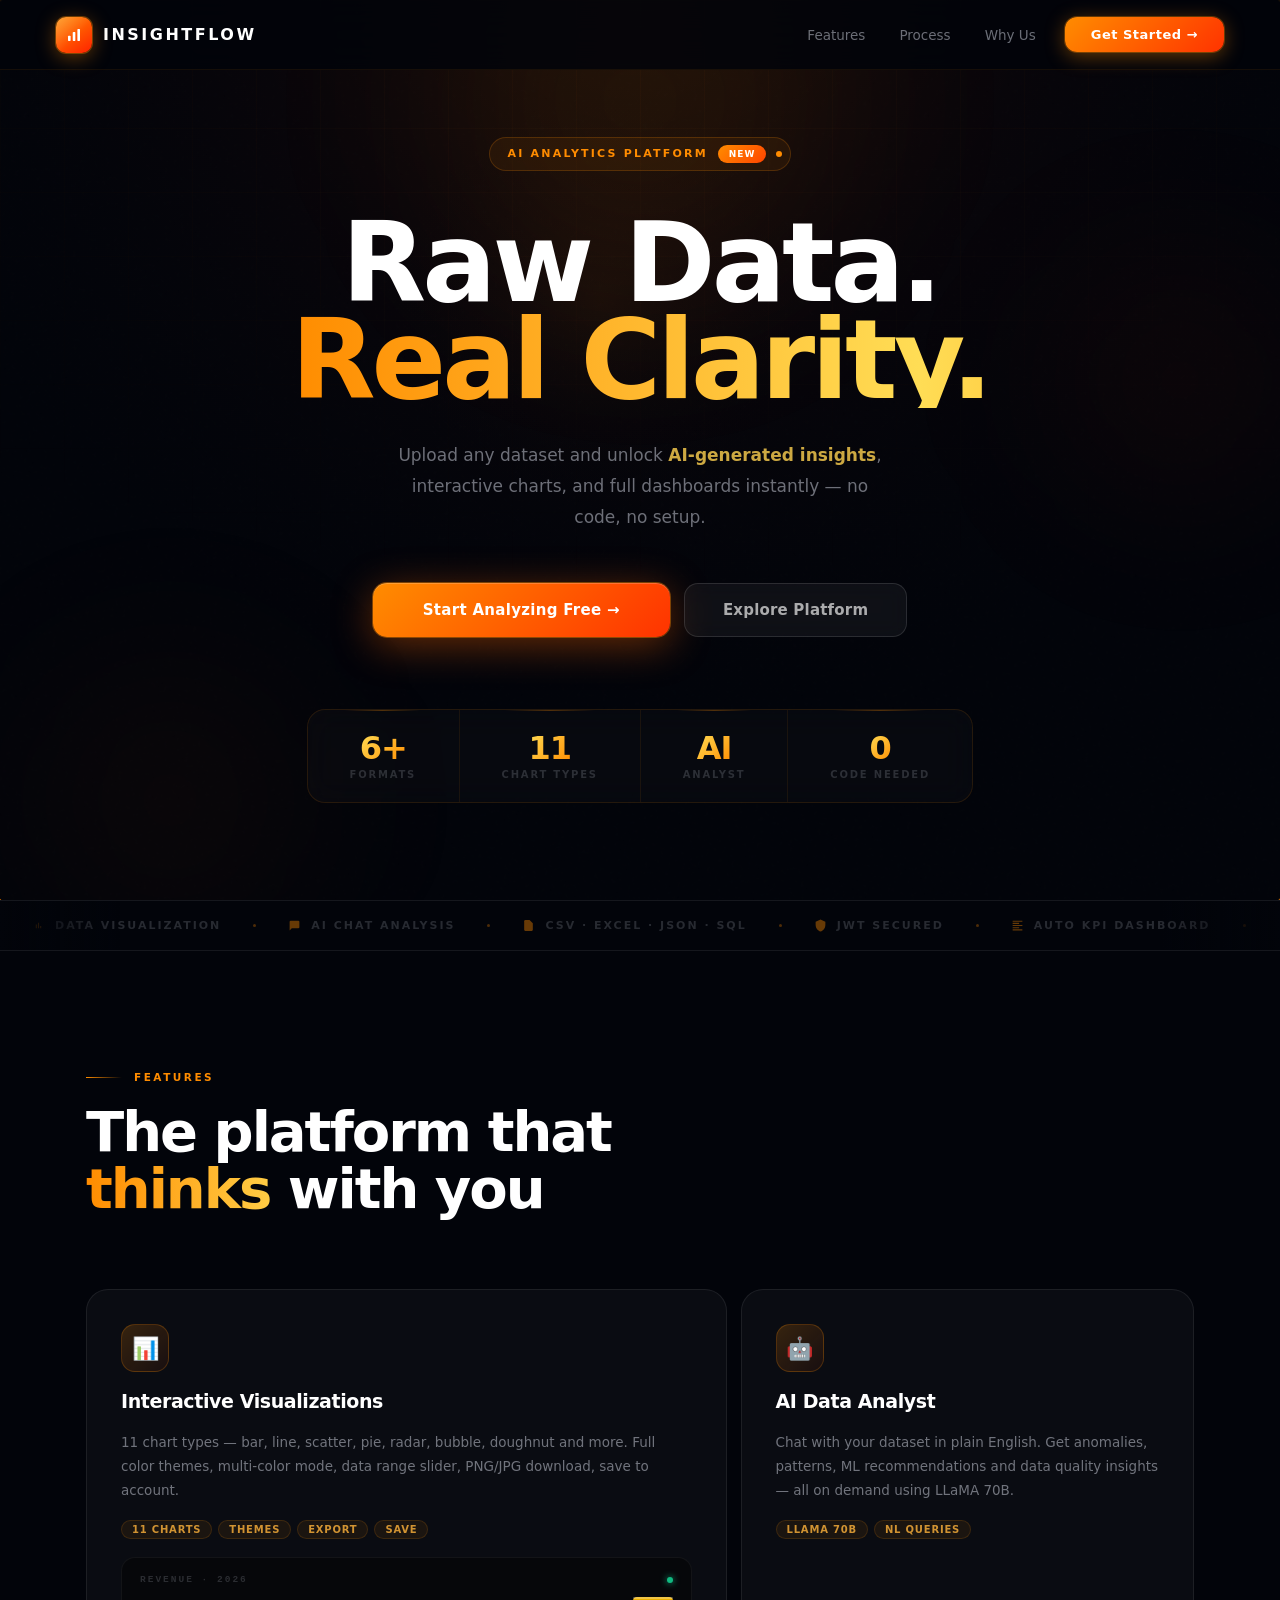
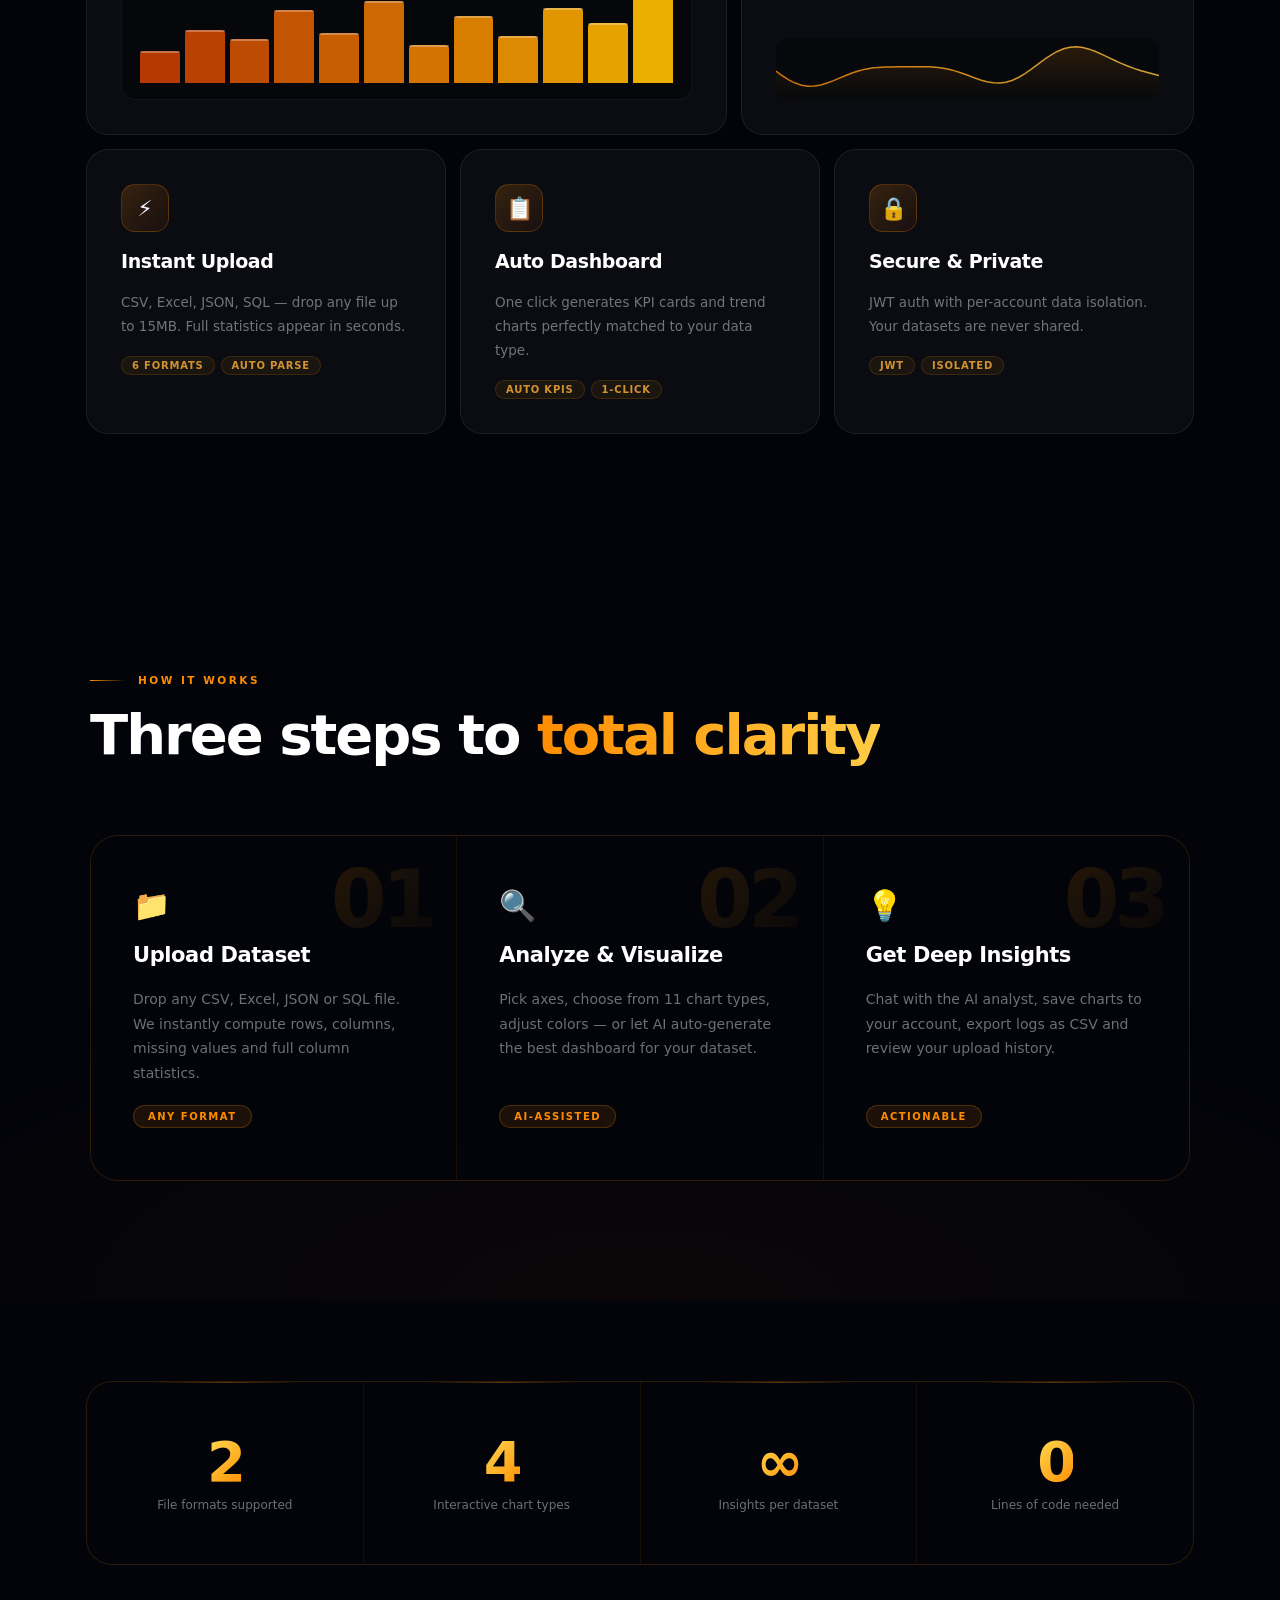
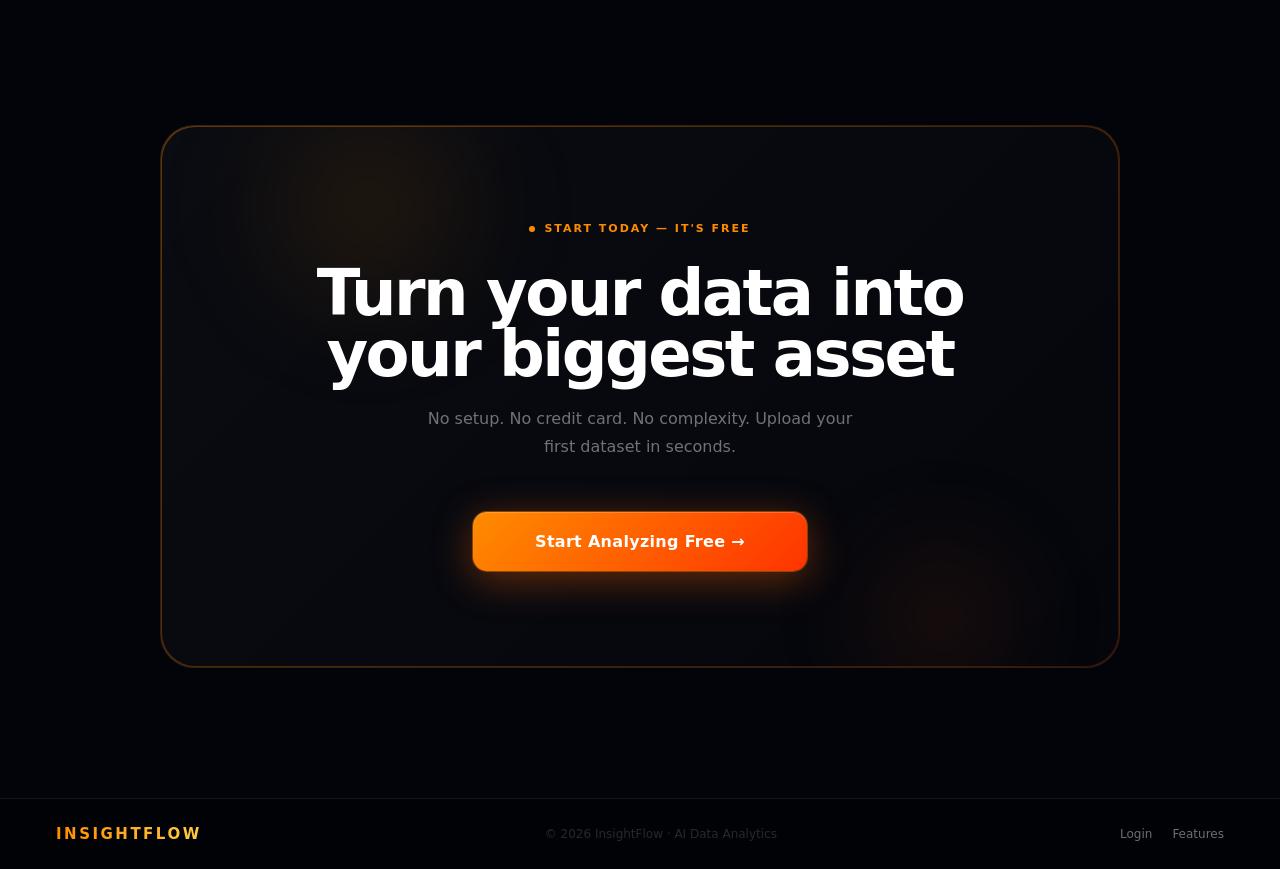
==== commit 60967e90: "updated" ====
--- a/Frontend/index.html
+++ b/Frontend/index.html
@@ -1,31 +1,530 @@
 <!DOCTYPE html>
 <html lang="en">
-
 <head>
+<script src="auth.js" data-public></script>
 <meta charset="UTF-8">
-<title>InsightFlow</title>
-<link rel="stylesheet" href="style.css">
+<meta name="viewport" content="width=device-width, initial-scale=1.0">
+<title>InsightFlow — AI Data Analytics</title>
+<style>
+/* ── SYSTEM FONTS only — works fully offline ── */
+*,*::before,*::after{margin:0;padding:0;box-sizing:border-box}
+:root{
+  --bg:#02040a;
+  --card:rgba(255,255,255,.035);
+  --border:rgba(255,255,255,.08);
+  --o:#ff8c00;--o2:#ff4400;--gold:#ffcc44;
+  --text:#eef2ff;--muted:rgba(238,242,255,.45);--faint:rgba(238,242,255,.16);
+  --font:-apple-system,BlinkMacSystemFont,'Segoe UI',system-ui,sans-serif;
+}
+html{scroll-behavior:smooth}
+body{background:var(--bg);color:var(--text);font-family:var(--font);overflow-x:hidden;min-height:100vh}
+
+/* ── CANVAS BG ── */
+#bg{position:fixed;inset:0;z-index:0;pointer-events:none}
+
+/* ── NOISE ── */
+body::before{content:'';position:fixed;inset:0;z-index:1;pointer-events:none;opacity:.18;
+  background:url("data:image/svg+xml,%3Csvg viewBox='0 0 256 256' xmlns='http://www.w3.org/2000/svg'%3E%3Cfilter id='n'%3E%3CfeTurbulence type='fractalNoise' baseFrequency='.85' numOctaves='4'/%3E%3C/filter%3E%3Crect width='100%25' height='100%25' filter='url(%23n)' opacity='.06'/%3E%3C/svg%3E")}
+
+/* ════════ NAV ════════ */
+nav{
+  position:fixed;top:0;left:0;right:0;z-index:200;
+  display:flex;align-items:center;justify-content:space-between;
+  padding:0 56px;height:70px;
+  background:rgba(2,4,10,.85);
+  backdrop-filter:blur(20px);
+  border-bottom:1px solid rgba(255,140,0,.08);
+  transition:background .3s;
+}
+nav.solid{background:rgba(2,4,10,.96)}
+.logo{display:flex;align-items:center;gap:11px}
+.logo-box{
+  width:36px;height:36px;border-radius:10px;
+  background:linear-gradient(145deg,#ff8c00,#ff2200);
+  display:grid;place-items:center;
+  box-shadow:0 0 0 1px rgba(255,140,0,.35),0 4px 20px rgba(255,140,0,.4);
+  position:relative;overflow:hidden;flex-shrink:0;
+}
+.logo-box::after{content:'';position:absolute;inset:0;background:linear-gradient(135deg,rgba(255,255,255,.22),transparent 55%)}
+.logo-box svg{width:18px;height:18px;fill:white;position:relative;z-index:1}
+.logo-name{font-size:16px;font-weight:800;letter-spacing:2.5px;color:white}
+.nav-links{display:flex;gap:4px;align-items:center}
+.nlink{font-size:13.5px;font-weight:500;color:var(--muted);padding:8px 15px;border-radius:9px;border:none;background:transparent;cursor:pointer;transition:.2s;font-family:var(--font)}
+.nlink:hover{color:var(--text);background:rgba(255,255,255,.06)}
+.nbtn{
+  margin-left:10px;font-size:13px;font-weight:700;letter-spacing:.5px;
+  padding:10px 26px;border-radius:12px;border:none;cursor:pointer;
+  background:linear-gradient(135deg,#ff8c00,#ff3300);color:white;
+  box-shadow:0 0 0 1px rgba(255,140,0,.3),0 4px 20px rgba(255,140,0,.4);
+  transition:.22s;font-family:var(--font);position:relative;overflow:hidden;
+}
+.nbtn::before{content:'';position:absolute;top:0;left:-80%;width:50%;height:100%;background:linear-gradient(90deg,transparent,rgba(255,255,255,.2),transparent);transition:left .5s}
+.nbtn:hover{transform:translateY(-2px);box-shadow:0 0 0 1px rgba(255,140,0,.5),0 8px 30px rgba(255,140,0,.5)}
+.nbtn:hover::before{left:130%}
+
+/* ════════ HERO ════════ */
+.hero{
+  position:relative;z-index:10;min-height:100vh;
+  display:flex;flex-direction:column;align-items:center;justify-content:center;
+  padding:130px 32px 90px;text-align:center;overflow:hidden;
+}
+/* aurora blobs */
+.ab{position:absolute;border-radius:50%;filter:blur(80px);pointer-events:none;animation:abFloat 14s ease-in-out infinite}
+.ab1{width:700px;height:500px;top:-150px;left:calc(50% - 350px);background:radial-gradient(circle,rgba(255,130,0,.1),transparent 65%);animation-delay:0s}
+.ab2{width:400px;height:400px;top:20%;right:-100px;background:radial-gradient(circle,rgba(255,60,0,.07),transparent 65%);animation-delay:-5s}
+.ab3{width:500px;height:400px;bottom:-100px;left:-80px;background:radial-gradient(circle,rgba(200,80,0,.07),transparent 65%);animation-delay:-9s}
+@keyframes abFloat{0%,100%{transform:translate(0,0)}33%{transform:translate(30px,-25px)}66%{transform:translate(-20px,30px)}}
+
+/* grid lines */
+.hgrid{
+  position:absolute;inset:0;pointer-events:none;
+  background-image:linear-gradient(rgba(255,140,0,.03) 1px,transparent 1px),linear-gradient(90deg,rgba(255,140,0,.03) 1px,transparent 1px);
+  background-size:64px 64px;
+  -webkit-mask-image:radial-gradient(ellipse 88% 68% at 50% 0%,black,transparent);
+  mask-image:radial-gradient(ellipse 88% 68% at 50% 0%,black,transparent);
+}
+
+/* eyebrow */
+.eyebrow{
+  position:relative;z-index:1;
+  display:inline-flex;align-items:center;gap:10px;
+  font-size:11px;font-weight:700;letter-spacing:2.2px;text-transform:uppercase;
+  color:#ff8c00;padding:7px 8px 7px 18px;border-radius:100px;
+  background:rgba(255,140,0,.07);border:1px solid rgba(255,140,0,.2);
+  margin-bottom:44px;
+  animation:fadeUp .6s .05s ease both;
+}
+.ebadge{background:linear-gradient(135deg,#ff8c00,#ff4400);color:white;font-size:9px;font-weight:800;padding:4px 11px;border-radius:100px;letter-spacing:1px}
+.edot{width:6px;height:6px;border-radius:50%;background:#ff8c00;animation:pulse 1.8s infinite;box-shadow:0 0 0 0 rgba(255,140,0,.5)}
+@keyframes pulse{0%{box-shadow:0 0 0 0 rgba(255,140,0,.5)}70%{box-shadow:0 0 0 8px rgba(255,140,0,0)}100%{box-shadow:0 0 0 0 rgba(255,140,0,0)}}
+
+/* headline */
+.hero-title{
+  position:relative;z-index:1;
+  font-size:clamp(56px,9vw,110px);font-weight:900;
+  line-height:.88;letter-spacing:-4px;margin-bottom:32px;
+  animation:fadeUp .8s .1s ease both;
+}
+.ht1{display:block;color:white}
+.ht2{
+  display:block;
+  background:linear-gradient(90deg,#ff8c00 0%,#ffdd55 30%,#ff8c00 55%,#ff4400 80%,#ff8c00 100%);
+  background-size:300% auto;
+  -webkit-background-clip:text;-webkit-text-fill-color:transparent;
+  background-clip:text;
+  animation:gradShift 5s linear infinite;
+}
+@keyframes gradShift{0%{background-position:0%}100%{background-position:300%}}
+
+/* sub */
+.hero-sub{
+  position:relative;z-index:1;
+  font-size:17px;font-weight:400;color:var(--muted);line-height:1.82;
+  max-width:500px;margin:0 auto 50px;
+  animation:fadeUp .7s .2s ease both;
+}
+.hero-sub b{color:rgba(255,210,80,.8);font-weight:600}
+
+/* buttons */
+.hero-btns{
+  position:relative;z-index:1;display:flex;gap:14px;flex-wrap:wrap;justify-content:center;
+  margin-bottom:72px;animation:fadeUp .7s .3s ease both;
+}
+.btn-go{
+  font-size:15px;font-weight:700;letter-spacing:.3px;
+  padding:17px 50px;border-radius:14px;border:none;cursor:pointer;color:white;
+  background:linear-gradient(135deg,#ff8c00,#ff3300);font-family:var(--font);
+  box-shadow:0 0 0 1px rgba(255,140,0,.4),0 8px 40px rgba(255,100,0,.4),inset 0 1px 0 rgba(255,255,255,.2);
+  transition:.25s;position:relative;overflow:hidden;
+}
+.btn-go::after{content:'';position:absolute;top:0;left:-80%;width:50%;height:100%;background:linear-gradient(90deg,transparent,rgba(255,255,255,.2),transparent);transition:left .5s}
+.btn-go:hover{transform:translateY(-3px) scale(1.02);box-shadow:0 0 0 1px rgba(255,140,0,.6),0 14px 50px rgba(255,100,0,.55),inset 0 1px 0 rgba(255,255,255,.25)}
+.btn-go:hover::after{left:130%}
+.btn-more{
+  font-size:15px;font-weight:600;letter-spacing:.2px;
+  padding:17px 38px;border-radius:14px;border:1px solid rgba(255,255,255,.12);
+  background:rgba(255,255,255,.05);color:rgba(255,255,255,.65);cursor:pointer;
+  backdrop-filter:blur(10px);transition:.22s;font-family:var(--font);
+}
+.btn-more:hover{background:rgba(255,255,255,.09);color:white;border-color:rgba(255,255,255,.22);transform:translateY(-2px)}
+
+/* stat strip */
+.stats-strip{
+  position:relative;z-index:1;display:flex;
+  background:rgba(255,255,255,.025);border:1px solid rgba(255,140,0,.12);
+  border-radius:18px;overflow:hidden;backdrop-filter:blur(16px);
+  animation:fadeUp .7s .4s ease both;
+}
+.stat{padding:22px 42px;display:flex;flex-direction:column;align-items:center;gap:5px;border-right:1px solid rgba(255,140,0,.08);position:relative}
+.stat::before{content:'';position:absolute;top:0;left:25%;right:25%;height:1px;background:linear-gradient(90deg,transparent,rgba(255,140,0,.3),transparent)}
+.stat:last-child{border-right:none}
+.stat-v{font-size:32px;font-weight:900;letter-spacing:-1px;line-height:1;background:linear-gradient(135deg,#ffdd55,#ff8c00);-webkit-background-clip:text;-webkit-text-fill-color:transparent;background-clip:text}
+.stat-l{font-size:10px;font-weight:700;letter-spacing:1.8px;text-transform:uppercase;color:var(--faint)}
+
+@keyframes fadeUp{from{opacity:0;transform:translateY(28px)}to{opacity:1;transform:translateY(0)}}
+
+/* ════════ TICKER ════════ */
+.ticker{
+  position:relative;z-index:10;padding:18px 0;overflow:hidden;
+  border-top:1px solid var(--border);border-bottom:1px solid var(--border);
+}
+.ticker::before,.ticker::after{content:'';position:absolute;top:0;bottom:0;width:120px;z-index:2;pointer-events:none}
+.ticker::before{left:0;background:linear-gradient(to right,var(--bg),transparent)}
+.ticker::after{right:0;background:linear-gradient(to left,var(--bg),transparent)}
+.ticker-t{display:flex;animation:tickScroll 28s linear infinite;width:max-content}
+.ti{display:flex;align-items:center;gap:0;white-space:nowrap}
+.titem{font-size:11px;font-weight:700;letter-spacing:2px;text-transform:uppercase;color:var(--faint);padding:0 32px;display:flex;align-items:center;gap:10px}
+.titem svg{width:13px;height:13px;fill:rgba(255,140,0,.4);flex-shrink:0}
+.tsep{width:3px;height:3px;border-radius:50%;background:rgba(255,140,0,.3)}
+@keyframes tickScroll{0%{transform:translateX(0)}100%{transform:translateX(-50%)}}
+
+/* ════════ SECTION COMMON ════════ */
+.section{position:relative;z-index:10;padding:120px 56px;max-width:1220px;margin:0 auto}
+.eyebrow-row{display:flex;align-items:center;gap:12px;margin-bottom:20px}
+.erow-line{width:36px;height:1px;background:linear-gradient(90deg,#ff8c00,transparent)}
+.erow-txt{font-size:10.5px;font-weight:700;letter-spacing:2.5px;text-transform:uppercase;color:#ff8c00}
+.sec-title{font-size:clamp(34px,4.5vw,56px);font-weight:900;color:white;letter-spacing:-2px;line-height:1.02;max-width:580px;margin-bottom:72px}
+.sec-title em{font-style:normal;background:linear-gradient(90deg,#ff8c00,#ffcc44);-webkit-background-clip:text;-webkit-text-fill-color:transparent;background-clip:text}
+
+/* ════════ BENTO GRID ════════ */
+.bento{display:grid;grid-template-columns:repeat(12,1fr);gap:14px}
+.card{
+  background:var(--card);border:1px solid var(--border);
+  border-radius:22px;padding:34px;display:flex;flex-direction:column;gap:18px;
+  position:relative;overflow:hidden;
+  transition:transform .35s ease,border-color .35s ease;
+}
+.card::before{content:'';position:absolute;inset:0;background:radial-gradient(ellipse at 25% 15%,rgba(255,140,0,.07),transparent 60%);opacity:0;transition:.35s}
+.card::after{content:'';position:absolute;top:0;left:12%;right:12%;height:1px;background:linear-gradient(90deg,transparent,rgba(255,140,0,.45),transparent);opacity:0;transition:.3s}
+.card:hover{transform:translateY(-6px);border-color:rgba(255,140,0,.25)}
+.card:hover::before,.card:hover::after{opacity:1}
+.c1{grid-column:span 7}.c2{grid-column:span 5}
+.c3{grid-column:span 4}.c4{grid-column:span 4}.c5{grid-column:span 4}
+.card-ico{width:48px;height:48px;border-radius:14px;background:linear-gradient(135deg,rgba(255,140,0,.18),rgba(255,60,0,.06));border:1px solid rgba(255,140,0,.22);display:grid;place-items:center;font-size:22px;flex-shrink:0}
+.card-h{font-size:19px;font-weight:800;color:white;letter-spacing:-.4px}
+.card-p{font-size:13.5px;color:var(--muted);line-height:1.78}
+.ftags{display:flex;gap:6px;flex-wrap:wrap}
+.ftag{font-size:10px;font-weight:700;letter-spacing:.8px;text-transform:uppercase;padding:3px 10px;border-radius:100px;background:rgba(255,140,0,.07);color:rgba(255,180,60,.8);border:1px solid rgba(255,140,0,.15)}
+
+/* animated mini chart */
+.chart-box{
+  margin-top:auto;padding:16px 18px;border-radius:14px;
+  background:rgba(0,0,0,.4);border:1px solid rgba(255,255,255,.05);
+  display:flex;flex-direction:column;gap:12px;
+}
+.cb-top{display:flex;justify-content:space-between;align-items:center}
+.cb-lbl{font-size:9.5px;font-weight:700;letter-spacing:2px;text-transform:uppercase;color:var(--faint);font-family:monospace}
+.cb-live{width:6px;height:6px;border-radius:50%;background:#10b981;box-shadow:0 0 7px #10b981;animation:blink 2s infinite}
+@keyframes blink{0%,100%{opacity:1}50%{opacity:.2}}
+.bars-row{display:flex;align-items:flex-end;gap:5px;height:86px}
+.bar{flex:1;border-radius:4px 4px 0 0;position:relative;transform:scaleY(0);transform-origin:bottom;animation:barUp 1s cubic-bezier(.34,1.56,.64,1) both}
+.bar::after{content:'';position:absolute;top:0;inset-inline:0;height:2px;background:rgba(255,255,255,.28);border-radius:2px}
+@keyframes barUp{to{transform:scaleY(1)}}
+
+/* wave box */
+.wave-box{height:62px;border-radius:12px;background:rgba(0,0,0,.3);overflow:hidden;position:relative;margin-top:auto}
+.wave-box svg{position:absolute;inset:0;width:100%;height:100%}
+
+/* ════════ PROCESS ════════ */
+.process{position:relative;z-index:10;padding:120px 56px;background:radial-gradient(ellipse 80% 50% at 50% 100%,rgba(255,100,0,.04),transparent)}
+.process-inner{max-width:1100px;margin:0 auto}
+.steps{display:grid;grid-template-columns:repeat(3,1fr);gap:1px;background:rgba(255,140,0,.08);border-radius:28px;overflow:hidden;border:1px solid rgba(255,140,0,.1);margin-top:72px}
+.step{background:var(--bg);padding:52px 42px;display:flex;flex-direction:column;gap:20px;position:relative;transition:.3s}
+.step::before{content:'';position:absolute;inset:0;background:linear-gradient(135deg,rgba(255,140,0,.04),transparent);opacity:0;transition:.3s}
+.step:hover::before{opacity:1}
+.step-no{font-size:80px;font-weight:900;line-height:1;letter-spacing:-5px;background:linear-gradient(135deg,rgba(255,140,0,.14),rgba(255,140,0,.03));-webkit-background-clip:text;-webkit-text-fill-color:transparent;background-clip:text;position:absolute;top:24px;right:24px}
+.step-em{font-size:30px;position:relative;z-index:1}
+.step-h{font-size:21px;font-weight:800;color:white;letter-spacing:-.4px;position:relative;z-index:1}
+.step-p{font-size:14px;color:var(--muted);line-height:1.75;position:relative;z-index:1}
+.step-badge{align-self:flex-start;position:relative;z-index:1;margin-top:auto;font-size:10px;font-weight:700;letter-spacing:1.5px;text-transform:uppercase;padding:5px 14px;border-radius:100px;background:rgba(255,140,0,.1);color:#ff8c00;border:1px solid rgba(255,140,0,.22)}
+
+/* ════════ NUMBERS ════════ */
+.numbers{position:relative;z-index:10;padding:80px 56px;max-width:1220px;margin:0 auto}
+.nums-grid{display:grid;grid-template-columns:repeat(4,1fr);gap:1px;background:rgba(255,140,0,.08);border-radius:26px;overflow:hidden;border:1px solid rgba(255,140,0,.1)}
+.num{background:var(--bg);padding:52px 34px;text-align:center;display:flex;flex-direction:column;gap:8px;align-items:center;position:relative;transition:.3s}
+.num::before{content:'';position:absolute;top:0;left:22%;right:22%;height:1px;background:linear-gradient(90deg,transparent,rgba(255,140,0,.35),transparent)}
+.num:hover{background:rgba(255,140,0,.02)}
+.num-v{font-size:56px;font-weight:900;letter-spacing:-3px;line-height:1;background:linear-gradient(135deg,#ffdd55,#ff8c00);-webkit-background-clip:text;-webkit-text-fill-color:transparent;background-clip:text}
+.num-l{font-size:12px;color:var(--muted);font-weight:500}
+
+/* ════════ CTA ════════ */
+.cta-sec{position:relative;z-index:10;padding:80px 56px 130px}
+.cta-box{
+  max-width:960px;margin:0 auto;text-align:center;
+  background:linear-gradient(135deg,rgba(255,255,255,.035),rgba(255,255,255,.01));
+  border:1px solid rgba(255,140,0,.18);border-radius:34px;
+  padding:96px 64px;position:relative;overflow:hidden;
+}
+.cta-box::before{content:'';position:absolute;inset:-1px;border-radius:34px;z-index:-1;background:linear-gradient(135deg,rgba(255,140,0,.35),rgba(255,60,0,.2),rgba(255,200,0,.25),rgba(255,140,0,.35));background-size:300% 300%;animation:borderFlow 4s ease infinite}
+.cta-box::after{content:'';position:absolute;inset:1px;background:var(--bg);border-radius:33px;z-index:-1}
+@keyframes borderFlow{0%{background-position:0% 50%}50%{background-position:100% 50%}100%{background-position:0% 50%}}
+.cta-blob1{position:absolute;top:-80px;left:5%;width:320px;height:320px;border-radius:50%;background:radial-gradient(circle,rgba(255,140,0,.13),transparent 65%);filter:blur(50px);animation:blobA 10s ease-in-out infinite}
+.cta-blob2{position:absolute;bottom:-80px;right:5%;width:260px;height:260px;border-radius:50%;background:radial-gradient(circle,rgba(255,80,0,.1),transparent 65%);filter:blur(40px);animation:blobA 13s ease-in-out infinite reverse 2s}
+@keyframes blobA{0%,100%{transform:translate(0,0) scale(1)}50%{transform:translate(18px,-18px) scale(1.08)}}
+.cta-tag{display:flex;align-items:center;justify-content:center;gap:9px;margin-bottom:28px;font-size:11px;font-weight:700;letter-spacing:2px;text-transform:uppercase;color:#ff8c00;position:relative;z-index:1}
+.cta-h{font-size:clamp(34px,5vw,64px);font-weight:900;color:white;letter-spacing:-2.5px;line-height:.95;margin-bottom:20px;position:relative;z-index:1}
+.cta-p{font-size:16px;color:var(--muted);line-height:1.78;max-width:440px;margin:0 auto 50px;position:relative;z-index:1}
+
+/* ════════ FOOTER ════════ */
+footer{position:relative;z-index:10;border-top:1px solid var(--border);padding:26px 56px;display:flex;align-items:center;justify-content:space-between;background:rgba(0,0,0,.45)}
+.flogo{font-size:15px;font-weight:800;letter-spacing:2.5px;background:linear-gradient(90deg,#ff8c00,#ffcc44);-webkit-background-clip:text;-webkit-text-fill-color:transparent;background-clip:text}
+.fcopy{font-size:12px;color:var(--faint)}
+.flinks{display:flex;gap:20px}
+.flink{font-size:12px;color:var(--muted);cursor:pointer;transition:.2s;border:none;background:none;font-family:var(--font)}
+.flink:hover{color:var(--text)}
+
+/* ════════ SCROLL REVEAL ════════ */
+.sr{opacity:0;transform:translateY(32px);transition:opacity .75s ease,transform .75s ease}
+.sr.d1{transition-delay:.07s}.sr.d2{transition-delay:.15s}.sr.d3{transition-delay:.23s}
+.sr.vis{opacity:1;transform:none}
+</style>
 </head>
-
 <body>
 
-<!-- Background Logo -->
-<div class="home">
-
-<div class="text-section">
-
-<h1 class="title">INSIGHTFLOW</h1>
-
-<p class="tagline">INSIGHTS FOR DATA</p>
-<button class="start-btn" onclick="goDashboard()">
-Login
-</button>
-
+<canvas id="bg"></canvas>
+
+<!-- NAV -->
+<nav id="nav">
+  <div class="logo">
+    <div class="logo-box">
+      <svg viewBox="0 0 24 24"><rect x="4" y="13" width="3.5" height="7" rx="1"/><rect x="10.3" y="8" width="3.5" height="12" rx="1"/><rect x="16.5" y="4" width="3.5" height="16" rx="1"/></svg>
+    </div>
+    <span class="logo-name">INSIGHTFLOW</span>
+  </div>
+  <div class="nav-links">
+    <button class="nlink" onclick="document.querySelector('.bento').scrollIntoView({behavior:'smooth'})">Features</button>
+    <button class="nlink" onclick="document.querySelector('.process').scrollIntoView({behavior:'smooth'})">Process</button>
+    <button class="nlink" onclick="document.querySelector('.numbers').scrollIntoView({behavior:'smooth'})">Why Us</button>
+    <button class="nbtn" onclick="window.location.href='login.html'">Get Started →</button>
+  </div>
+</nav>
+
+<!-- HERO -->
+<section class="hero">
+  <div class="ab ab1"></div><div class="ab ab2"></div><div class="ab ab3"></div>
+  <div class="hgrid"></div>
+
+  <div class="eyebrow">
+    AI Analytics Platform
+    <div class="ebadge">NEW</div>
+    <span class="edot"></span>
+  </div>
+
+  <h1 class="hero-title">
+    <span class="ht1">Raw Data.</span>
+    <span class="ht2">Real Clarity.</span>
+  </h1>
+
+  <p class="hero-sub">
+    Upload any dataset and unlock <b>AI-generated insights</b>, interactive charts, and full dashboards instantly — no code, no setup.
+  </p>
+
+  <div class="hero-btns">
+    <button class="btn-go" onclick="window.location.href='login.html'">Start Analyzing Free →</button>
+    <button class="btn-more" onclick="document.querySelector('.bento').scrollIntoView({behavior:'smooth'})">Explore Platform</button>
+  </div>
+
+  <div class="stats-strip">
+    <div class="stat"><span class="stat-v">6+</span><span class="stat-l">Formats</span></div>
+    <div class="stat"><span class="stat-v">11</span><span class="stat-l">Chart Types</span></div>
+    <div class="stat"><span class="stat-v">AI</span><span class="stat-l">Analyst</span></div>
+    <div class="stat"><span class="stat-v">0</span><span class="stat-l">Code Needed</span></div>
+  </div>
+</section>
+
+<!-- TICKER -->
+<div class="ticker">
+  <div class="ticker-t">
+    <div class="ti">
+      <span class="titem"><svg viewBox="0 0 24 24"><path d="M9 17H7v-7h2v7zm4 0h-2V7h2v10zm4 0h-2v-4h2v4z"/></svg>Data Visualization</span><span class="tsep"></span>
+      <span class="titem"><svg viewBox="0 0 24 24"><path d="M21 15a2 2 0 01-2 2H7l-4 4V5a2 2 0 012-2h14a2 2 0 012 2z"/></svg>AI Chat Analysis</span><span class="tsep"></span>
+      <span class="titem"><svg viewBox="0 0 24 24"><path d="M14 2H6a2 2 0 00-2 2v16a2 2 0 002 2h12a2 2 0 002-2V8z"/></svg>CSV · Excel · JSON · SQL</span><span class="tsep"></span>
+      <span class="titem"><svg viewBox="0 0 24 24"><path d="M12 1L3 5v6c0 5.55 3.84 10.74 9 12 5.16-1.26 9-6.45 9-12V5z"/></svg>JWT Secured</span><span class="tsep"></span>
+      <span class="titem"><svg viewBox="0 0 24 24"><path d="M3 3h18v2H3zm0 4h12v2H3zm0 4h18v2H3zm0 4h12v2H3zm0 4h18v2H3z"/></svg>Auto KPI Dashboard</span><span class="tsep"></span>
+      <span class="titem"><svg viewBox="0 0 24 24"><path d="M4 12v8a2 2 0 002 2h12a2 2 0 002-2v-8M16 6l-4-4-4 4M12 2v13"/></svg>Export & Save Charts</span><span class="tsep"></span>
+    </div>
+    <div class="ti">
+      <span class="titem"><svg viewBox="0 0 24 24"><path d="M9 17H7v-7h2v7zm4 0h-2V7h2v10zm4 0h-2v-4h2v4z"/></svg>Data Visualization</span><span class="tsep"></span>
+      <span class="titem"><svg viewBox="0 0 24 24"><path d="M21 15a2 2 0 01-2 2H7l-4 4V5a2 2 0 012-2h14a2 2 0 012 2z"/></svg>AI Chat Analysis</span><span class="tsep"></span>
+      <span class="titem"><svg viewBox="0 0 24 24"><path d="M14 2H6a2 2 0 00-2 2v16a2 2 0 002 2h12a2 2 0 002-2V8z"/></svg>CSV · Excel · JSON · SQL</span><span class="tsep"></span>
+      <span class="titem"><svg viewBox="0 0 24 24"><path d="M12 1L3 5v6c0 5.55 3.84 10.74 9 12 5.16-1.26 9-6.45 9-12V5z"/></svg>JWT Secured</span><span class="tsep"></span>
+      <span class="titem"><svg viewBox="0 0 24 24"><path d="M3 3h18v2H3zm0 4h12v2H3zm0 4h18v2H3zm0 4h12v2H3zm0 4h18v2H3z"/></svg>Auto KPI Dashboard</span><span class="tsep"></span>
+      <span class="titem"><svg viewBox="0 0 24 24"><path d="M4 12v8a2 2 0 002 2h12a2 2 0 002-2v-8M16 6l-4-4-4 4M12 2v13"/></svg>Export & Save Charts</span><span class="tsep"></span>
+    </div>
+  </div>
 </div>
 
+<!-- FEATURES -->
+<div class="section">
+  <div class="eyebrow-row sr"><div class="erow-line"></div><span class="erow-txt">Features</span></div>
+  <div class="sec-title sr d1">The platform that <em>thinks</em> with you</div>
+  <div class="bento">
+    <div class="card c1 sr d1">
+      <div class="card-ico">📊</div>
+      <div class="card-h">Interactive Visualizations</div>
+      <div class="card-p">11 chart types — bar, line, scatter, pie, radar, bubble, doughnut and more. Full color themes, multi-color mode, data range slider, PNG/JPG download, save to account.</div>
+      <div class="ftags"><span class="ftag">11 Charts</span><span class="ftag">Themes</span><span class="ftag">Export</span><span class="ftag">Save</span></div>
+      <div class="chart-box">
+        <div class="cb-top"><span class="cb-lbl">Revenue · 2026</span><span class="cb-live"></span></div>
+        <div class="bars-row" id="chartbars"></div>
+      </div>
+    </div>
+    <div class="card c2 sr d2">
+      <div class="card-ico">🤖</div>
+      <div class="card-h">AI Data Analyst</div>
+      <div class="card-p">Chat with your dataset in plain English. Get anomalies, patterns, ML recommendations and data quality insights — all on demand using LLaMA 70B.</div>
+      <div class="ftags"><span class="ftag">LLaMA 70B</span><span class="ftag">NL Queries</span></div>
+      <div class="wave-box" id="wavebox">
+        <svg id="wsvg" viewBox="0 0 400 62" preserveAspectRatio="none" style="position:absolute;inset:0;width:100%;height:100%">
+          <defs>
+            <linearGradient id="wg" x1="0%" y1="0%" x2="100%" y2="0%">
+              <stop offset="0%" style="stop-color:#ff8c00;stop-opacity:.8"/>
+              <stop offset="100%" style="stop-color:#ffcc44;stop-opacity:.8"/>
+            </linearGradient>
+            <linearGradient id="wf" x1="0%" y1="0%" x2="0%" y2="100%">
+              <stop offset="0%" style="stop-color:#ff8c00;stop-opacity:.14"/>
+              <stop offset="100%" style="stop-color:#ff8c00;stop-opacity:0"/>
+            </linearGradient>
+          </defs>
+          <path id="wfill" fill="url(#wf)"/>
+          <path id="wline" fill="none" stroke="url(#wg)" stroke-width="1.5"/>
+        </svg>
+      </div>
+    </div>
+    <div class="card c3 sr d1">
+      <div class="card-ico">⚡</div>
+      <div class="card-h">Instant Upload</div>
+      <div class="card-p">CSV, Excel, JSON, SQL — drop any file up to 15MB. Full statistics appear in seconds.</div>
+      <div class="ftags"><span class="ftag">6 Formats</span><span class="ftag">Auto Parse</span></div>
+    </div>
+    <div class="card c4 sr d2">
+      <div class="card-ico">📋</div>
+      <div class="card-h">Auto Dashboard</div>
+      <div class="card-p">One click generates KPI cards and trend charts perfectly matched to your data type.</div>
+      <div class="ftags"><span class="ftag">Auto KPIs</span><span class="ftag">1-Click</span></div>
+    </div>
+    <div class="card c5 sr d3">
+      <div class="card-ico">🔒</div>
+      <div class="card-h">Secure & Private</div>
+      <div class="card-p">JWT auth with per-account data isolation. Your datasets are never shared.</div>
+      <div class="ftags"><span class="ftag">JWT</span><span class="ftag">Isolated</span></div>
+    </div>
+  </div>
 </div>
 
-<script src="script.js"></script>
-
+<!-- PROCESS -->
+<section class="process">
+  <div class="process-inner">
+    <div class="eyebrow-row sr"><div class="erow-line"></div><span class="erow-txt">How It Works</span></div>
+    <div class="sec-title sr d1" style="max-width:100%">Three steps to <em>total clarity</em></div>
+    <div class="steps">
+      <div class="step sr d1"><div class="step-no">01</div><div class="step-em">📁</div><div class="step-h">Upload Dataset</div><div class="step-p">Drop any CSV, Excel, JSON or SQL file. We instantly compute rows, columns, missing values and full column statistics.</div><span class="step-badge">Any Format</span></div>
+      <div class="step sr d2"><div class="step-no">02</div><div class="step-em">🔍</div><div class="step-h">Analyze & Visualize</div><div class="step-p">Pick axes, choose from 11 chart types, adjust colors — or let AI auto-generate the best dashboard for your dataset.</div><span class="step-badge">AI-Assisted</span></div>
+      <div class="step sr d3"><div class="step-no">03</div><div class="step-em">💡</div><div class="step-h">Get Deep Insights</div><div class="step-p">Chat with the AI analyst, save charts to your account, export logs as CSV and review your upload history.</div><span class="step-badge">Actionable</span></div>
+    </div>
+  </div>
+</section>
+
+<!-- NUMBERS -->
+<div class="numbers sr">
+  <div class="nums-grid">
+    <div class="num"><div class="num-v" data-n="6">0</div><div class="num-l">File formats supported</div></div>
+    <div class="num"><div class="num-v" data-n="11">0</div><div class="num-l">Interactive chart types</div></div>
+    <div class="num"><div class="num-v">∞</div><div class="num-l">Insights per dataset</div></div>
+    <div class="num"><div class="num-v" data-n="0">0</div><div class="num-l">Lines of code needed</div></div>
+  </div>
+</div>
+
+<!-- CTA -->
+<div class="cta-sec">
+  <div class="cta-box sr">
+    <div class="cta-blob1"></div><div class="cta-blob2"></div>
+    <div class="cta-tag"><span class="edot"></span>Start today — it's free</div>
+    <h2 class="cta-h">Turn your data into<br>your biggest asset</h2>
+    <p class="cta-p">No setup. No credit card. No complexity. Upload your first dataset in seconds.</p>
+    <button class="btn-go" style="font-size:16px;padding:20px 62px" onclick="window.location.href='login.html'">Start Analyzing Free →</button>
+  </div>
+</div>
+
+<!-- FOOTER -->
+<footer>
+  <span class="flogo">INSIGHTFLOW</span>
+  <span class="fcopy">© 2026 InsightFlow · AI Data Analytics</span>
+  <div class="flinks">
+    <button class="flink" onclick="window.location.href='login.html'">Login</button>
+    <button class="flink" onclick="document.querySelector('.bento').scrollIntoView({behavior:'smooth'})">Features</button>
+  </div>
+</footer>
+
+<script src="script.js" async></script>
+<script>
+/* ── PARTICLE CANVAS ── */
+(function(){
+  var cv=document.getElementById('bg'),cx=cv.getContext('2d'),W,H,pts=[],mouse={x:600,y:300},f=0
+  function sz(){W=cv.width=window.innerWidth;H=cv.height=window.innerHeight}
+  sz();window.addEventListener('resize',sz)
+  window.addEventListener('mousemove',function(e){mouse.x=e.clientX;mouse.y=e.clientY})
+  for(var i=0;i<70;i++) pts.push({x:Math.random()*1800,y:Math.random()*1200,vx:(Math.random()-.5)*.18,vy:(Math.random()-.5)*.18,r:Math.random()*1.2+.3,p:Math.random()*6.28,ps:.008+Math.random()*.014})
+  function draw(){
+    f++;cx.clearRect(0,0,W,H)
+    cx.fillStyle='#02040a';cx.fillRect(0,0,W,H)
+    var g=cx.createRadialGradient(W/2,-50,0,W/2,-50,Math.min(W*.7,800))
+    g.addColorStop(0,'rgba(255,130,0,.09)');g.addColorStop(.5,'rgba(255,60,0,.025)');g.addColorStop(1,'transparent')
+    cx.fillStyle=g;cx.fillRect(0,0,W,H)
+    var gm=cx.createRadialGradient(mouse.x,mouse.y,0,mouse.x,mouse.y,220)
+    gm.addColorStop(0,'rgba(255,140,0,.05)');gm.addColorStop(1,'transparent')
+    cx.fillStyle=gm;cx.fillRect(0,0,W,H)
+    pts.forEach(function(p){
+      p.x+=p.vx;p.y+=p.vy;p.p+=p.ps
+      if(p.x<0)p.x=W;if(p.x>W)p.x=0;if(p.y<0)p.y=H;if(p.y>H)p.y=0
+      var a=(.12+.1*Math.sin(p.p)),r2=p.r*(1+.25*Math.sin(p.p*.7))
+      cx.beginPath();cx.arc(p.x,p.y,r2,0,Math.PI*2)
+      cx.fillStyle='rgba(255,'+(110+70*Math.sin(p.p))+',0,'+a+')';cx.fill()
+    })
+    for(var i=0;i<pts.length;i++) for(var j=i+1;j<pts.length;j++){
+      var dx=pts[i].x-pts[j].x,dy=pts[i].y-pts[j].y,d=Math.sqrt(dx*dx+dy*dy)
+      if(d<120){var a2=.065*(1-d/120)*(.5+.5*Math.sin(f*.018+i*.1));cx.beginPath();cx.moveTo(pts[i].x,pts[i].y);cx.lineTo(pts[j].x,pts[j].y);cx.strokeStyle='rgba(255,140,0,'+a2+')';cx.lineWidth=.6;cx.stroke()}
+    }
+    requestAnimationFrame(draw)
+  }
+  draw()
+})()
+
+/* ── NAV ── */
+window.addEventListener('scroll',function(){document.getElementById('nav').classList.toggle('solid',window.scrollY>30)})
+
+/* ── SCROLL REVEAL ── */
+var sio=new IntersectionObserver(function(e){e.forEach(function(en){if(en.isIntersecting)en.target.classList.add('vis')})},{threshold:.07})
+document.querySelectorAll('.sr').forEach(function(el){sio.observe(el)})
+
+/* ── BAR CHART ── */
+var bh=[38,62,51,85,59,96,44,78,55,88,70,100]
+var bc=document.getElementById('chartbars')
+bh.forEach(function(h,i){
+  var w=document.createElement('div');w.className='bar-w';w.style.cssText='flex:1;height:100%;display:flex;align-items:flex-end'
+  var b=document.createElement('div');b.className='bar'
+  var g='rgba(255,'+(80+i*10)+',0,'+(0.7+i*.02)+')'
+  b.style.cssText='height:'+h+'%;width:100%;background:'+g+';animation-delay:'+(i*.07)+'s;animation-play-state:paused'
+  w.appendChild(b);bc.appendChild(w)
+})
+new IntersectionObserver(function(e){e.forEach(function(en){if(en.isIntersecting)en.target.querySelectorAll('.bar').forEach(function(b){b.style.animationPlayState='running'})})},{threshold:.3}).observe(document.querySelector('.chart-box'))
+
+/* ── WAVE ── */
+var wt=0
+function wave(){
+  wt+=.018
+  var p=[],N=60,W2=400,H2=62
+  for(var i=0;i<=N;i++){var x=i*(W2/N),y=H2/2+Math.sin(i*.22+wt)*13+Math.sin(i*.11-wt*1.3)*7+Math.sin(i*.38+wt*.6)*4;p.push(x+','+y)}
+  var d='M'+p.join(' L')
+  document.getElementById('wline').setAttribute('d',d)
+  document.getElementById('wfill').setAttribute('d',d+' L400,62 L0,62 Z')
+  requestAnimationFrame(wave)
+}
+wave()
+
+/* ── COUNT UP ── */
+var counted=false
+new IntersectionObserver(function(e){e.forEach(function(en){if(en.isIntersecting&&!counted){counted=true;document.querySelectorAll('.num-v[data-n]').forEach(function(el){var end=parseInt(el.getAttribute('data-n')),cur=0,steps=55,inc=end/steps;var t=setInterval(function(){cur=Math.min(cur+inc,end);el.textContent=Math.round(cur);if(cur>=end)clearInterval(t)},1400/steps)})}})},{threshold:.4}).observe(document.querySelector('.nums-grid'))
+</script>
 </body>
 </html>
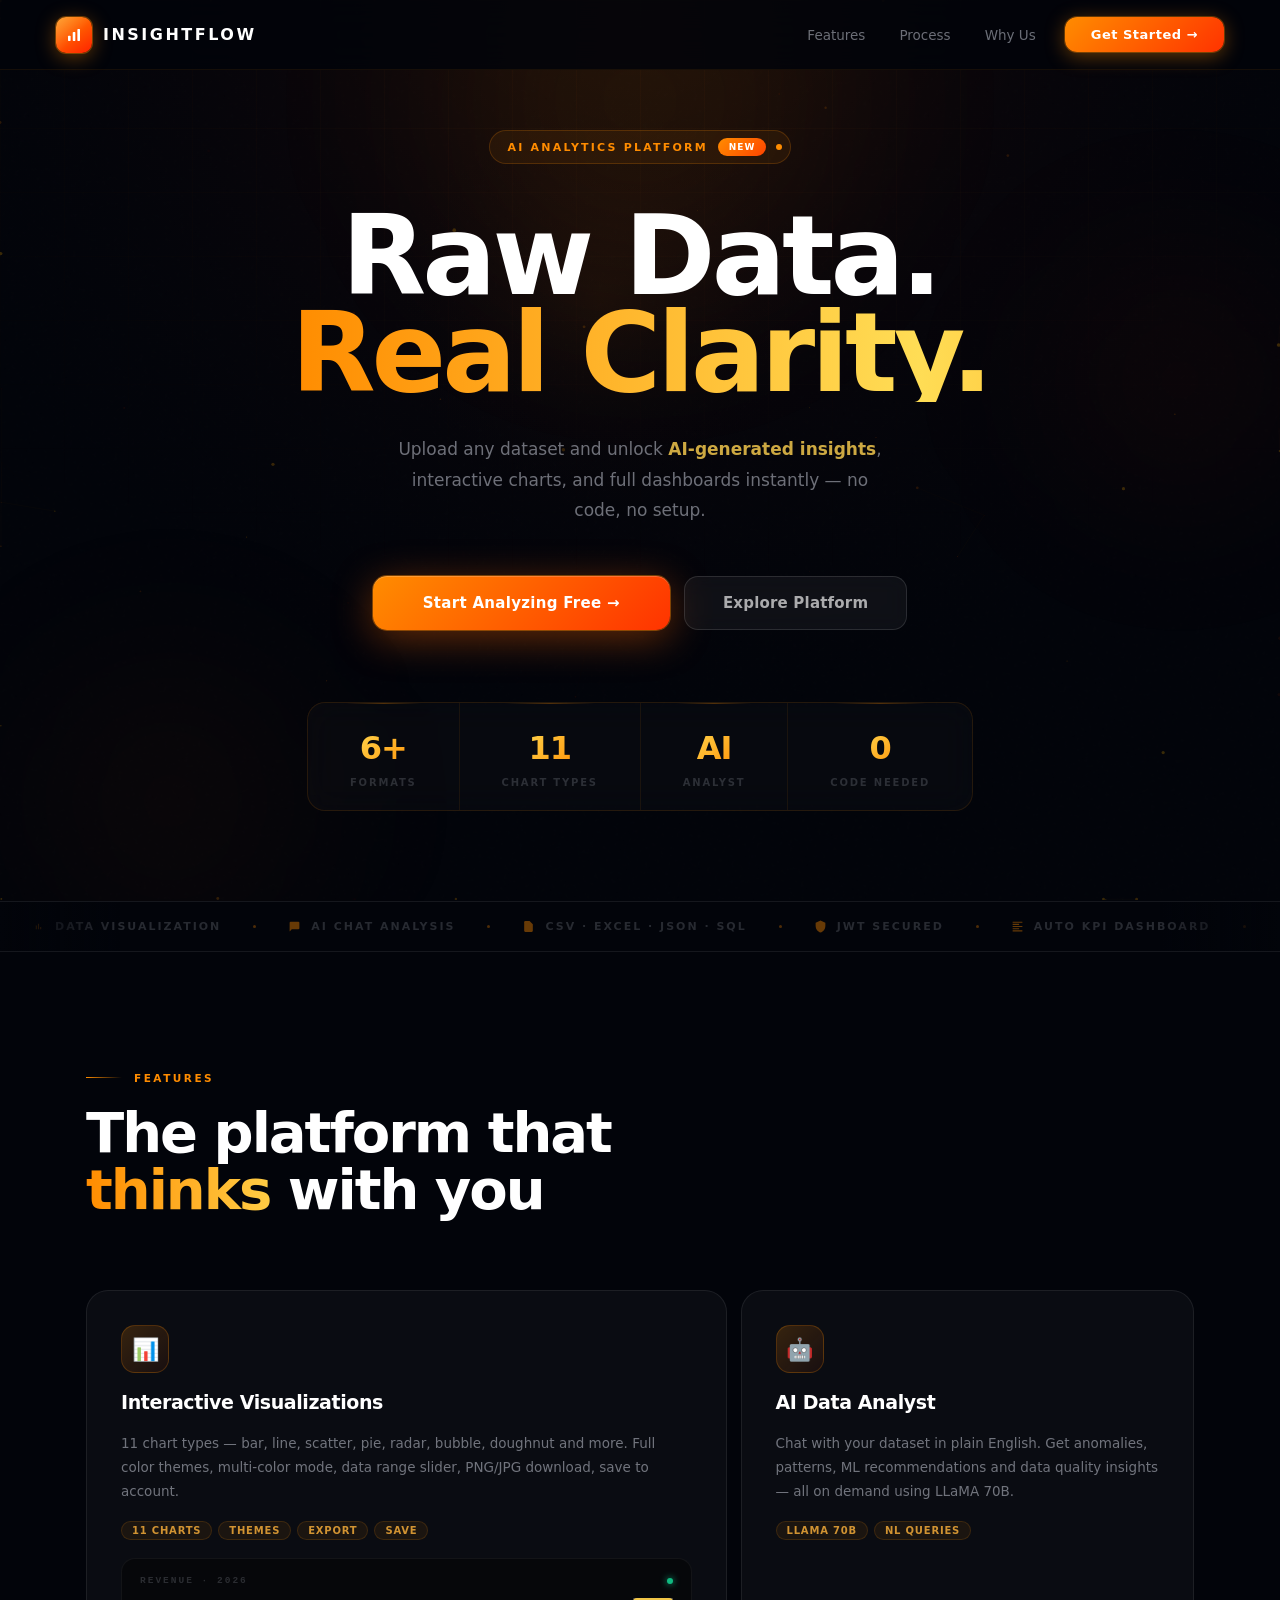
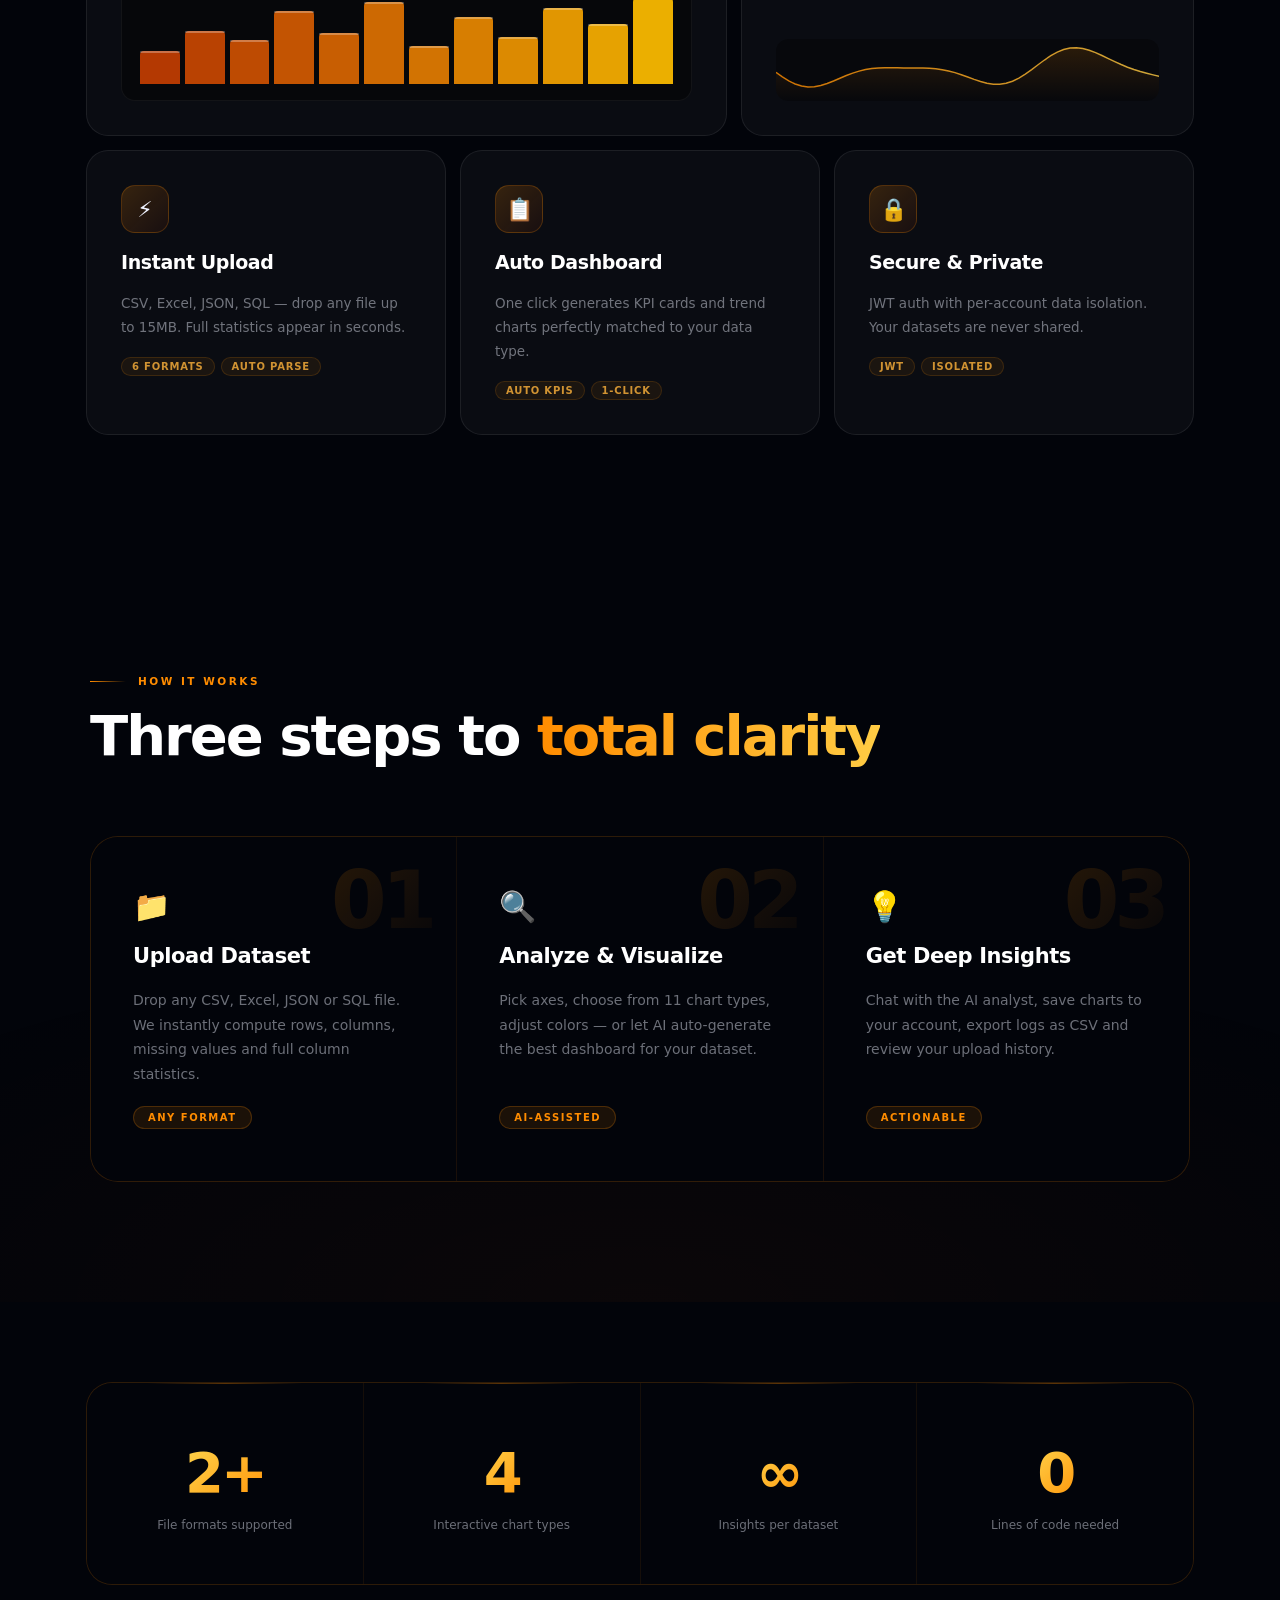
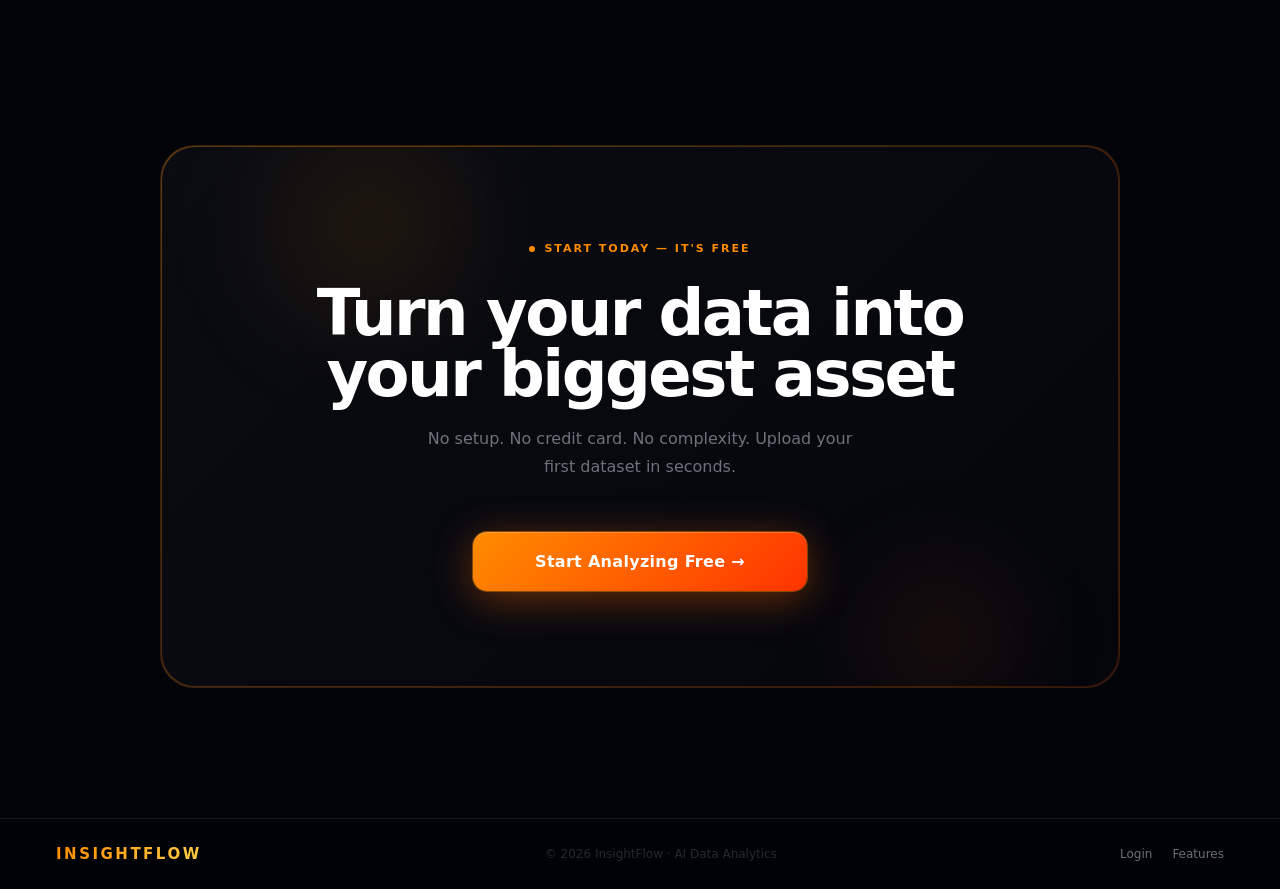
==== commit 54b59cba: "updated" ====
--- a/Frontend/index.html
+++ b/Frontend/index.html
@@ -158,7 +158,7 @@
 .stat{padding:22px 42px;display:flex;flex-direction:column;align-items:center;gap:5px;border-right:1px solid rgba(255,140,0,.08);position:relative}
 .stat::before{content:'';position:absolute;top:0;left:25%;right:25%;height:1px;background:linear-gradient(90deg,transparent,rgba(255,140,0,.3),transparent)}
 .stat:last-child{border-right:none}
-.stat-v{font-size:32px;font-weight:900;letter-spacing:-1px;line-height:1;background:linear-gradient(135deg,#ffdd55,#ff8c00);-webkit-background-clip:text;-webkit-text-fill-color:transparent;background-clip:text}
+.stat-v{font-size:32px;font-weight:900;letter-spacing:-1px;line-height:1.2;background:linear-gradient(135deg,#ffdd55,#ff8c00);-webkit-background-clip:text;-webkit-text-fill-color:transparent;background-clip:text;padding:4px 8px;display:inline-block}
 .stat-l{font-size:10px;font-weight:700;letter-spacing:1.8px;text-transform:uppercase;color:var(--faint)}
 
 @keyframes fadeUp{from{opacity:0;transform:translateY(28px)}to{opacity:1;transform:translateY(0)}}
@@ -244,7 +244,7 @@
 .num{background:var(--bg);padding:52px 34px;text-align:center;display:flex;flex-direction:column;gap:8px;align-items:center;position:relative;transition:.3s}
 .num::before{content:'';position:absolute;top:0;left:22%;right:22%;height:1px;background:linear-gradient(90deg,transparent,rgba(255,140,0,.35),transparent)}
 .num:hover{background:rgba(255,140,0,.02)}
-.num-v{font-size:56px;font-weight:900;letter-spacing:-3px;line-height:1;background:linear-gradient(135deg,#ffdd55,#ff8c00);-webkit-background-clip:text;-webkit-text-fill-color:transparent;background-clip:text}
+.num-v{font-size:56px;font-weight:900;letter-spacing:-3px;line-height:1.2;background:linear-gradient(135deg,#ffdd55,#ff8c00);-webkit-background-clip:text;-webkit-text-fill-color:transparent;background-clip:text;padding:4px 8px;display:inline-block}
 .num-l{font-size:12px;color:var(--muted);font-weight:500}
 
 /* ════════ CTA ════════ */
@@ -428,7 +428,7 @@
 <!-- NUMBERS -->
 <div class="numbers sr">
   <div class="nums-grid">
-    <div class="num"><div class="num-v" data-n="6">0</div><div class="num-l">File formats supported</div></div>
+    <div class="num"><div class="num-v" data-n="6" data-s="+">0</div><div class="num-l">File formats supported</div></div>
     <div class="num"><div class="num-v" data-n="11">0</div><div class="num-l">Interactive chart types</div></div>
     <div class="num"><div class="num-v">∞</div><div class="num-l">Insights per dataset</div></div>
     <div class="num"><div class="num-v" data-n="0">0</div><div class="num-l">Lines of code needed</div></div>
@@ -524,7 +524,7 @@
 
 /* ── COUNT UP ── */
 var counted=false
-new IntersectionObserver(function(e){e.forEach(function(en){if(en.isIntersecting&&!counted){counted=true;document.querySelectorAll('.num-v[data-n]').forEach(function(el){var end=parseInt(el.getAttribute('data-n')),cur=0,steps=55,inc=end/steps;var t=setInterval(function(){cur=Math.min(cur+inc,end);el.textContent=Math.round(cur);if(cur>=end)clearInterval(t)},1400/steps)})}})},{threshold:.4}).observe(document.querySelector('.nums-grid'))
+new IntersectionObserver(function(e){e.forEach(function(en){if(en.isIntersecting&&!counted){counted=true;document.querySelectorAll('.num-v[data-n]').forEach(function(el){var end=parseInt(el.getAttribute('data-n')),suffix=el.getAttribute('data-s')||'',cur=0,steps=55,inc=end/steps;var t=setInterval(function(){cur=Math.min(cur+inc,end);el.textContent=Math.round(cur)+suffix;if(cur>=end)clearInterval(t)},1400/steps)})}})},{threshold:.4}).observe(document.querySelector('.nums-grid'))
 </script>
 </body>
 </html>
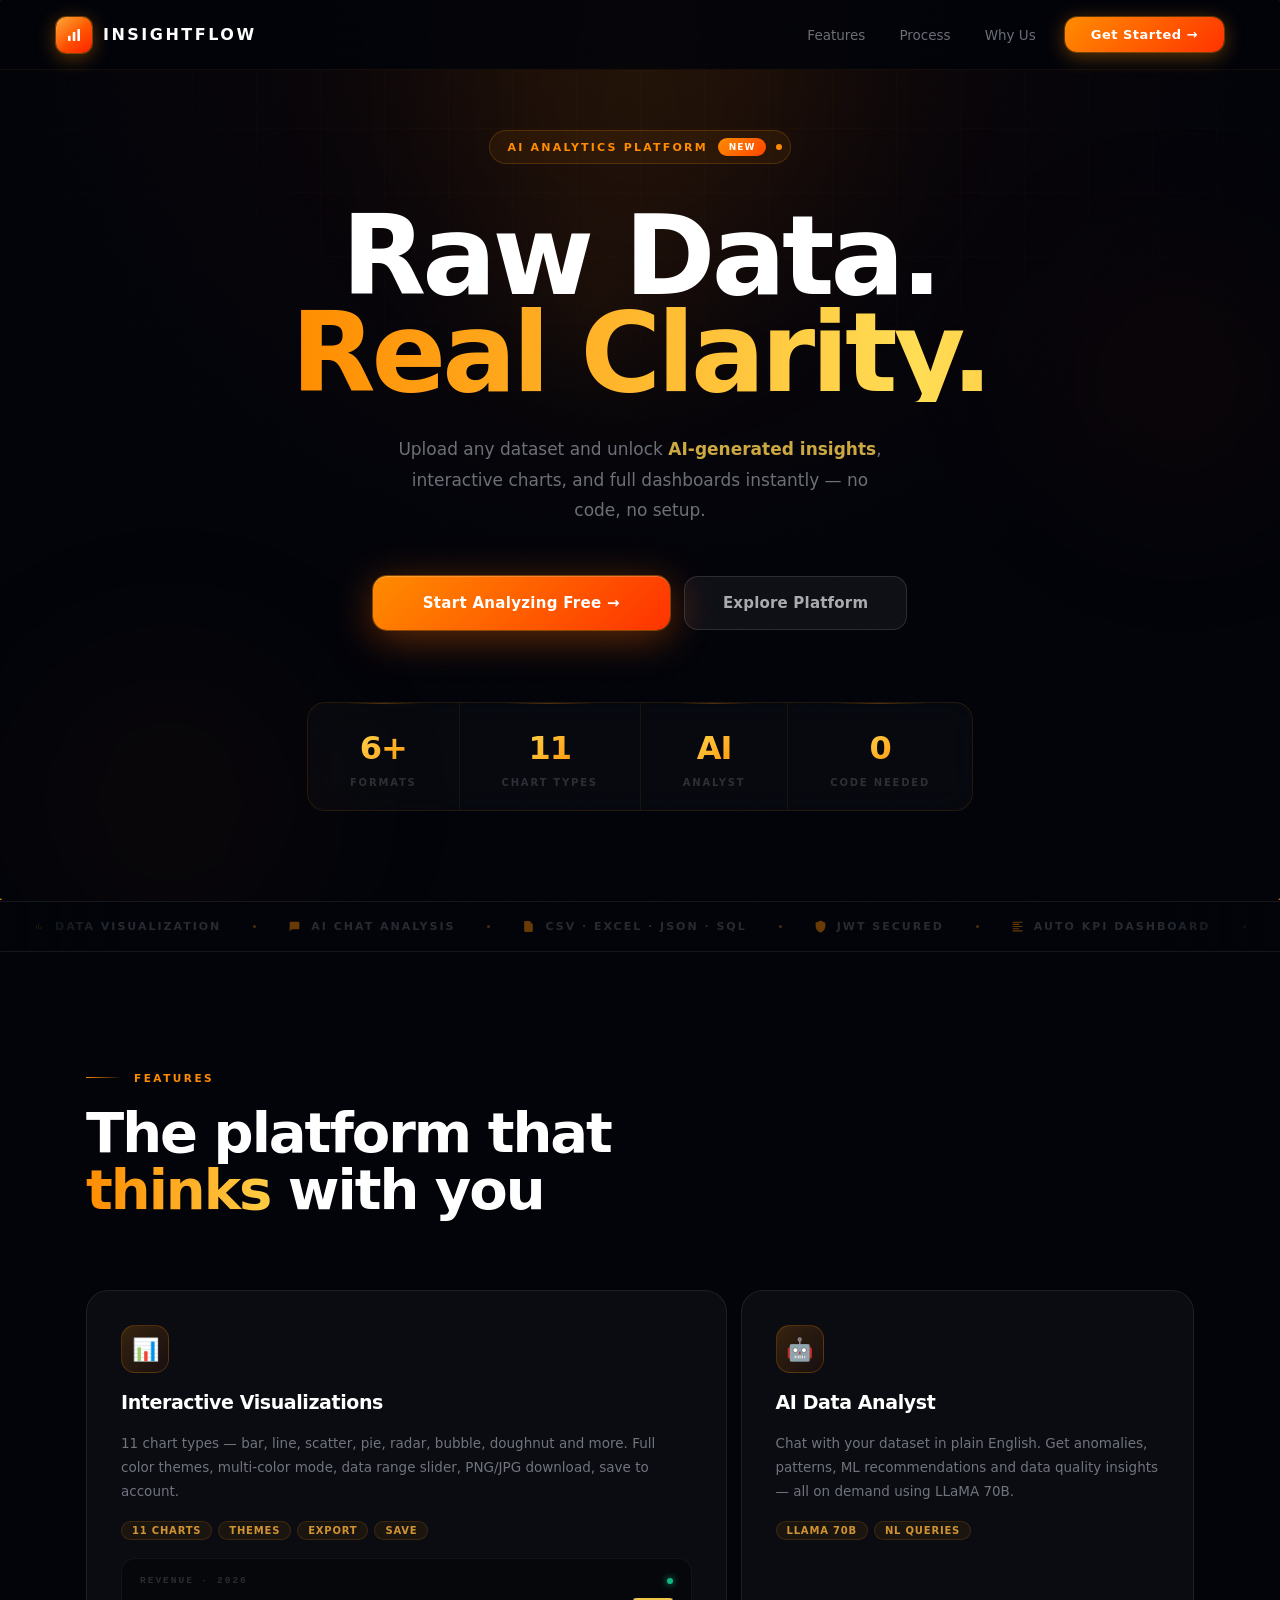
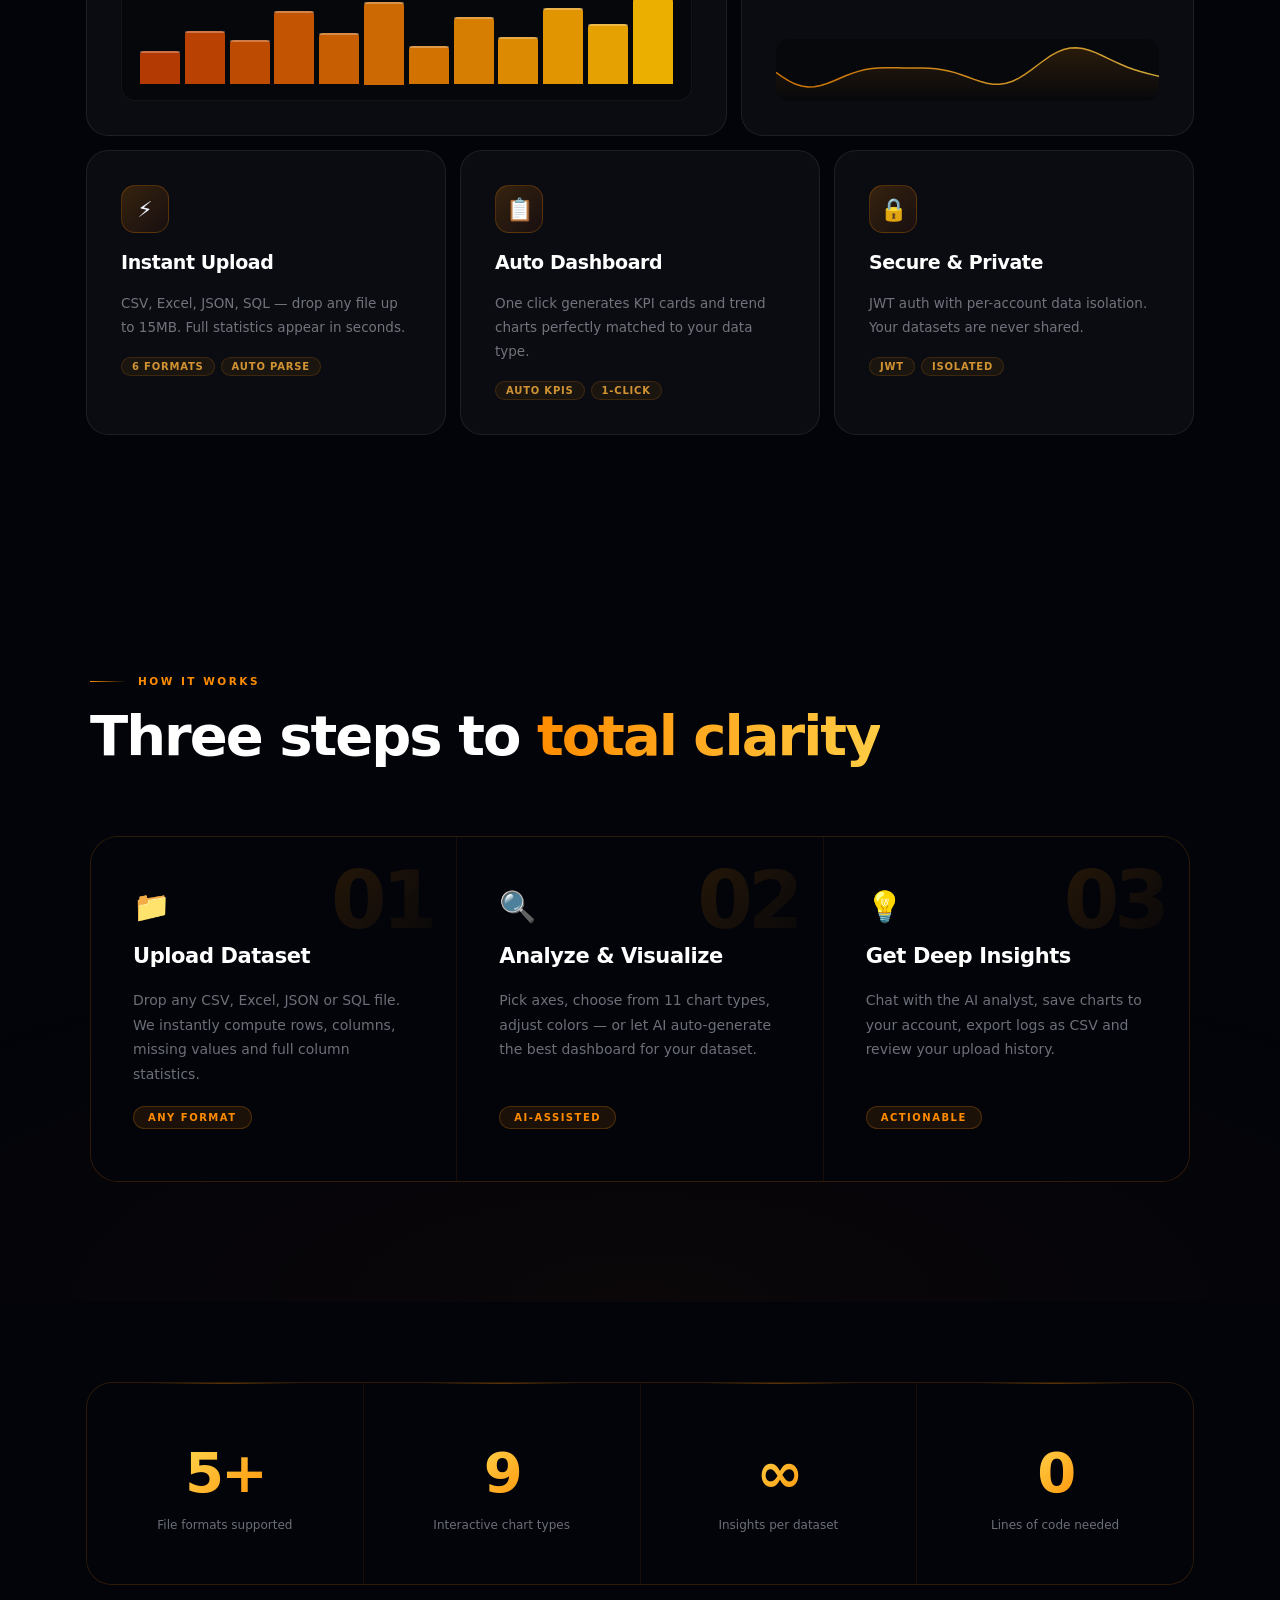
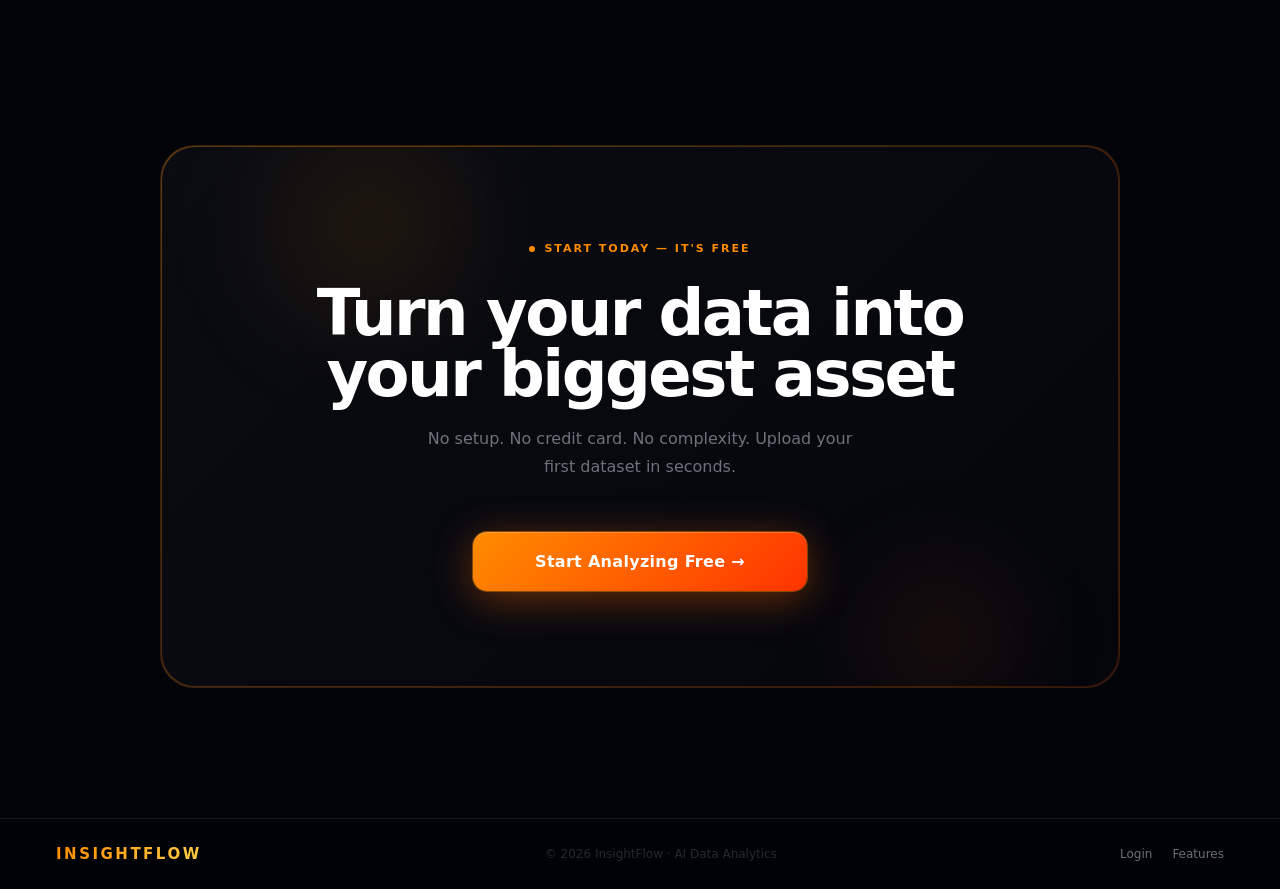
==== commit c33efec4: "update API URL to production" ====
--- a/Frontend/index.html
+++ b/Frontend/index.html
@@ -4,6 +4,7 @@
 <script src="auth.js" data-public></script>
 <meta charset="UTF-8">
 <meta name="viewport" content="width=device-width, initial-scale=1.0">
+<link rel="stylesheet" href="responsive.css">
 <title>InsightFlow — AI Data Analytics</title>
 <style>
 /* ── SYSTEM FONTS only — works fully offline ── */
--- a/Frontend/responsive.css
+++ b/Frontend/responsive.css
@@ -0,0 +1,163 @@
+/* ═══════════════════════════════════
+   GLOBAL RESPONSIVE STYLES
+   Breakpoints:
+   Mobile:  < 480px
+   Tablet:  481px - 768px
+   Laptop:  769px - 1024px
+   Desktop: > 1024px
+═══════════════════════════════════ */
+
+/* Base - applies to all */
+* {
+  box-sizing: border-box;
+}
+
+img, video {
+  max-width: 100%;
+  height: auto;
+}
+
+table {
+  width: 100%;
+  overflow-x: auto;
+  display: block;
+}
+
+/* ── TABLET (768px and below) ── */
+@media (max-width: 768px) {
+
+  /* Navigation */
+  .sidebar, .nav-sidebar {
+    width: 100% !important;
+    height: auto !important;
+    position: relative !important;
+    flex-direction: row !important;
+  }
+
+  /* Layout */
+  .layout, .main-layout, .container {
+    flex-direction: column !important;
+    width: 100% !important;
+    padding: 10px !important;
+  }
+
+  /* Cards & Panels */
+  .card, .panel, .box {
+    width: 100% !important;
+    margin: 8px 0 !important;
+  }
+
+  /* Grids */
+  .grid, .stats-grid, .cards-grid {
+    grid-template-columns: 1fr 1fr !important;
+    gap: 10px !important;
+  }
+
+  /* Tables */
+  .table-wrapper, table {
+    overflow-x: auto !important;
+    display: block !important;
+    white-space: nowrap !important;
+  }
+
+  /* Buttons */
+  .btn, button {
+    padding: 8px 14px !important;
+    font-size: 14px !important;
+  }
+
+  /* Typography */
+  h1 { font-size: 24px !important; }
+  h2 { font-size: 20px !important; }
+  h3 { font-size: 18px !important; }
+
+  /* Forms */
+  input, select, textarea {
+    width: 100% !important;
+    font-size: 16px !important; /* prevents zoom on iOS */
+  }
+
+  /* Charts */
+  canvas, .chart-container {
+    width: 100% !important;
+    height: auto !important;
+  }
+
+  /* Modals */
+  .modal-content, .modal-box {
+    width: 95% !important;
+    margin: 10px auto !important;
+    padding: 16px !important;
+  }
+}
+
+/* ── MOBILE (480px and below) ── */
+@media (max-width: 480px) {
+
+  /* Layout */
+  .layout, .main-layout, .container {
+    padding: 6px !important;
+  }
+
+  /* Grids → single column */
+  .grid, .stats-grid, .cards-grid {
+    grid-template-columns: 1fr !important;
+  }
+
+  /* Navigation → icons only or hamburger */
+  .sidebar .nav-text,
+  .sidebar .menu-text {
+    display: none !important;
+  }
+
+  .sidebar {
+    width: 60px !important;
+  }
+
+  /* Typography */
+  h1 { font-size: 20px !important; }
+  h2 { font-size: 18px !important; }
+  h3 { font-size: 16px !important; }
+  p, span, td, th { font-size: 13px !important; }
+
+  /* Buttons */
+  .btn, button {
+    width: 100% !important;
+    padding: 10px !important;
+    font-size: 14px !important;
+  }
+
+  /* Header */
+  .header, .topbar {
+    flex-wrap: wrap !important;
+    padding: 8px !important;
+    gap: 8px !important;
+  }
+
+  /* Tables */
+  th, td {
+    padding: 6px 8px !important;
+    font-size: 12px !important;
+  }
+
+  /* Charts smaller on mobile */
+  canvas {
+    max-height: 250px !important;
+  }
+
+  /* Modals full screen on mobile */
+  .modal-content, .modal-box {
+    width: 100% !important;
+    height: 100% !important;
+    border-radius: 0 !important;
+    margin: 0 !important;
+  }
+}
+
+/* ── LARGE DESKTOP (1400px+) ── */
+@media (min-width: 1400px) {
+  .container, .main-layout {
+    max-width: 1400px;
+    margin: 0 auto;
+  }
+}
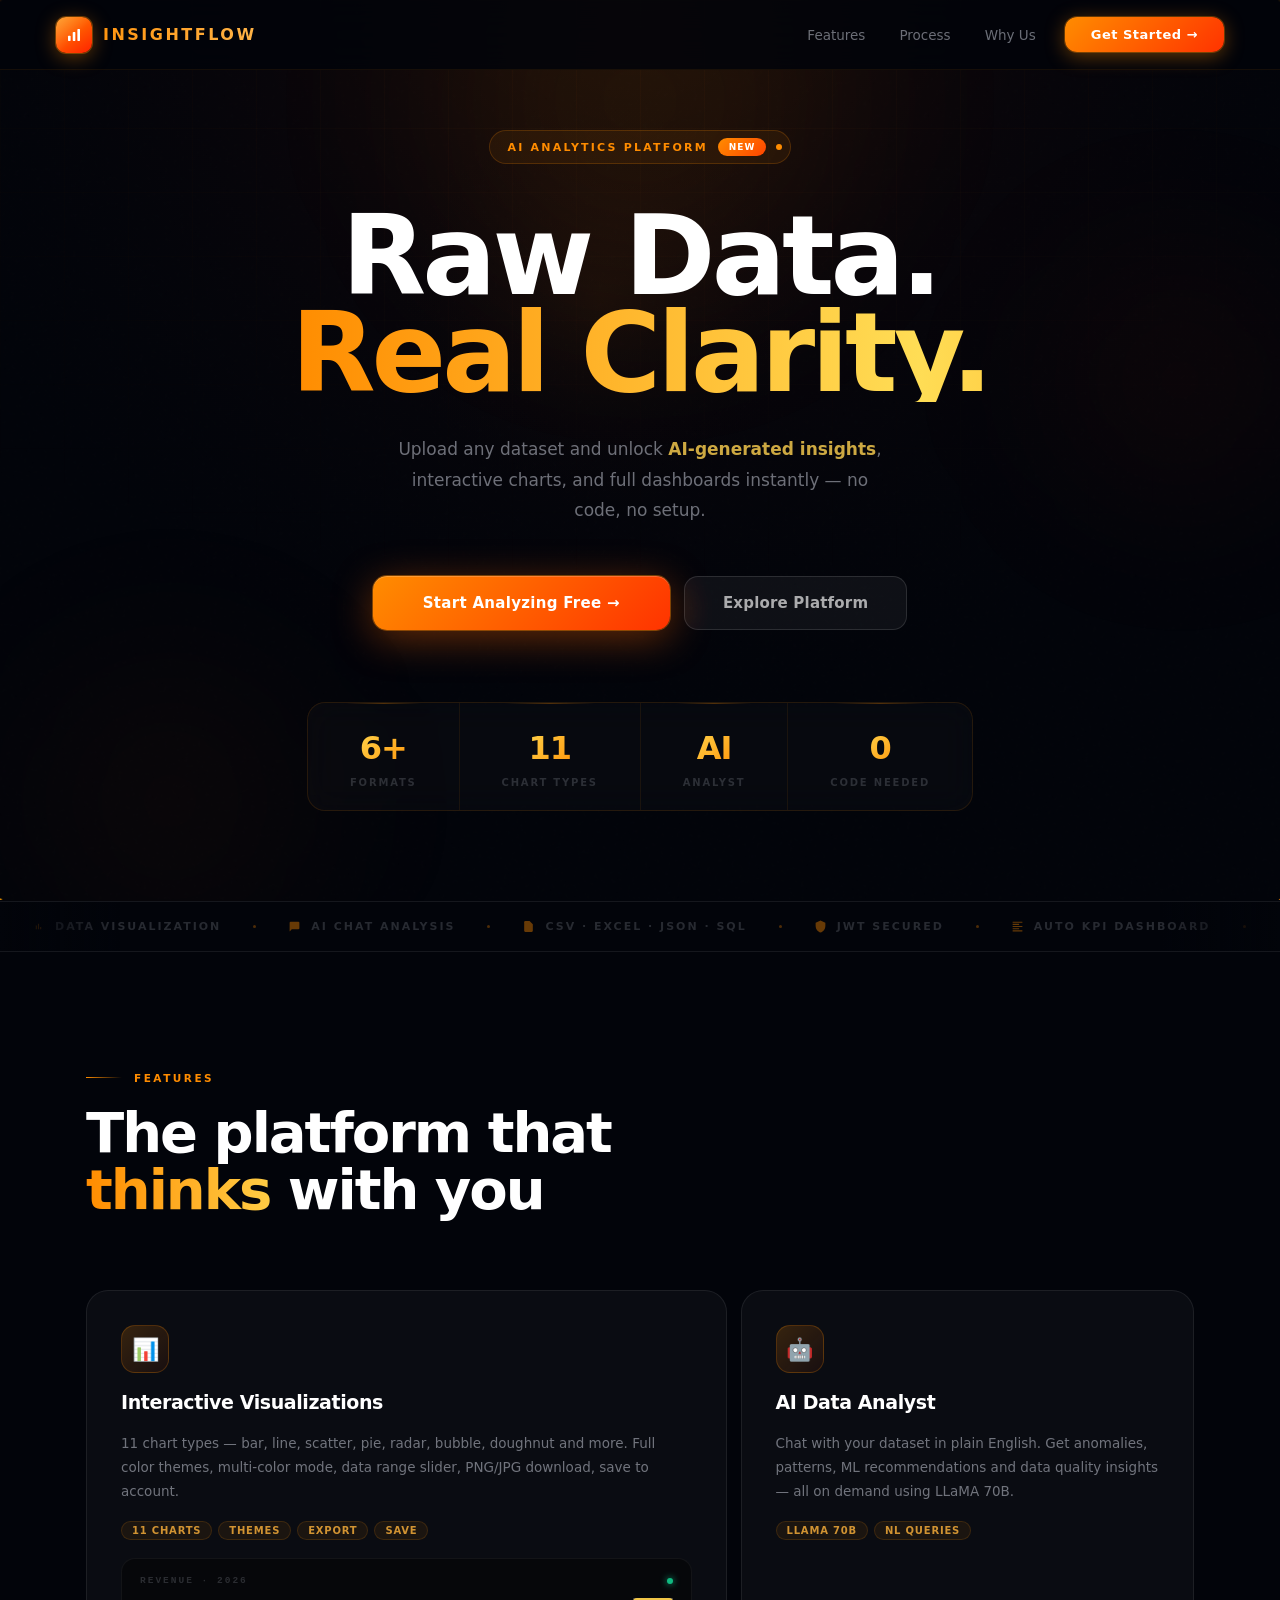
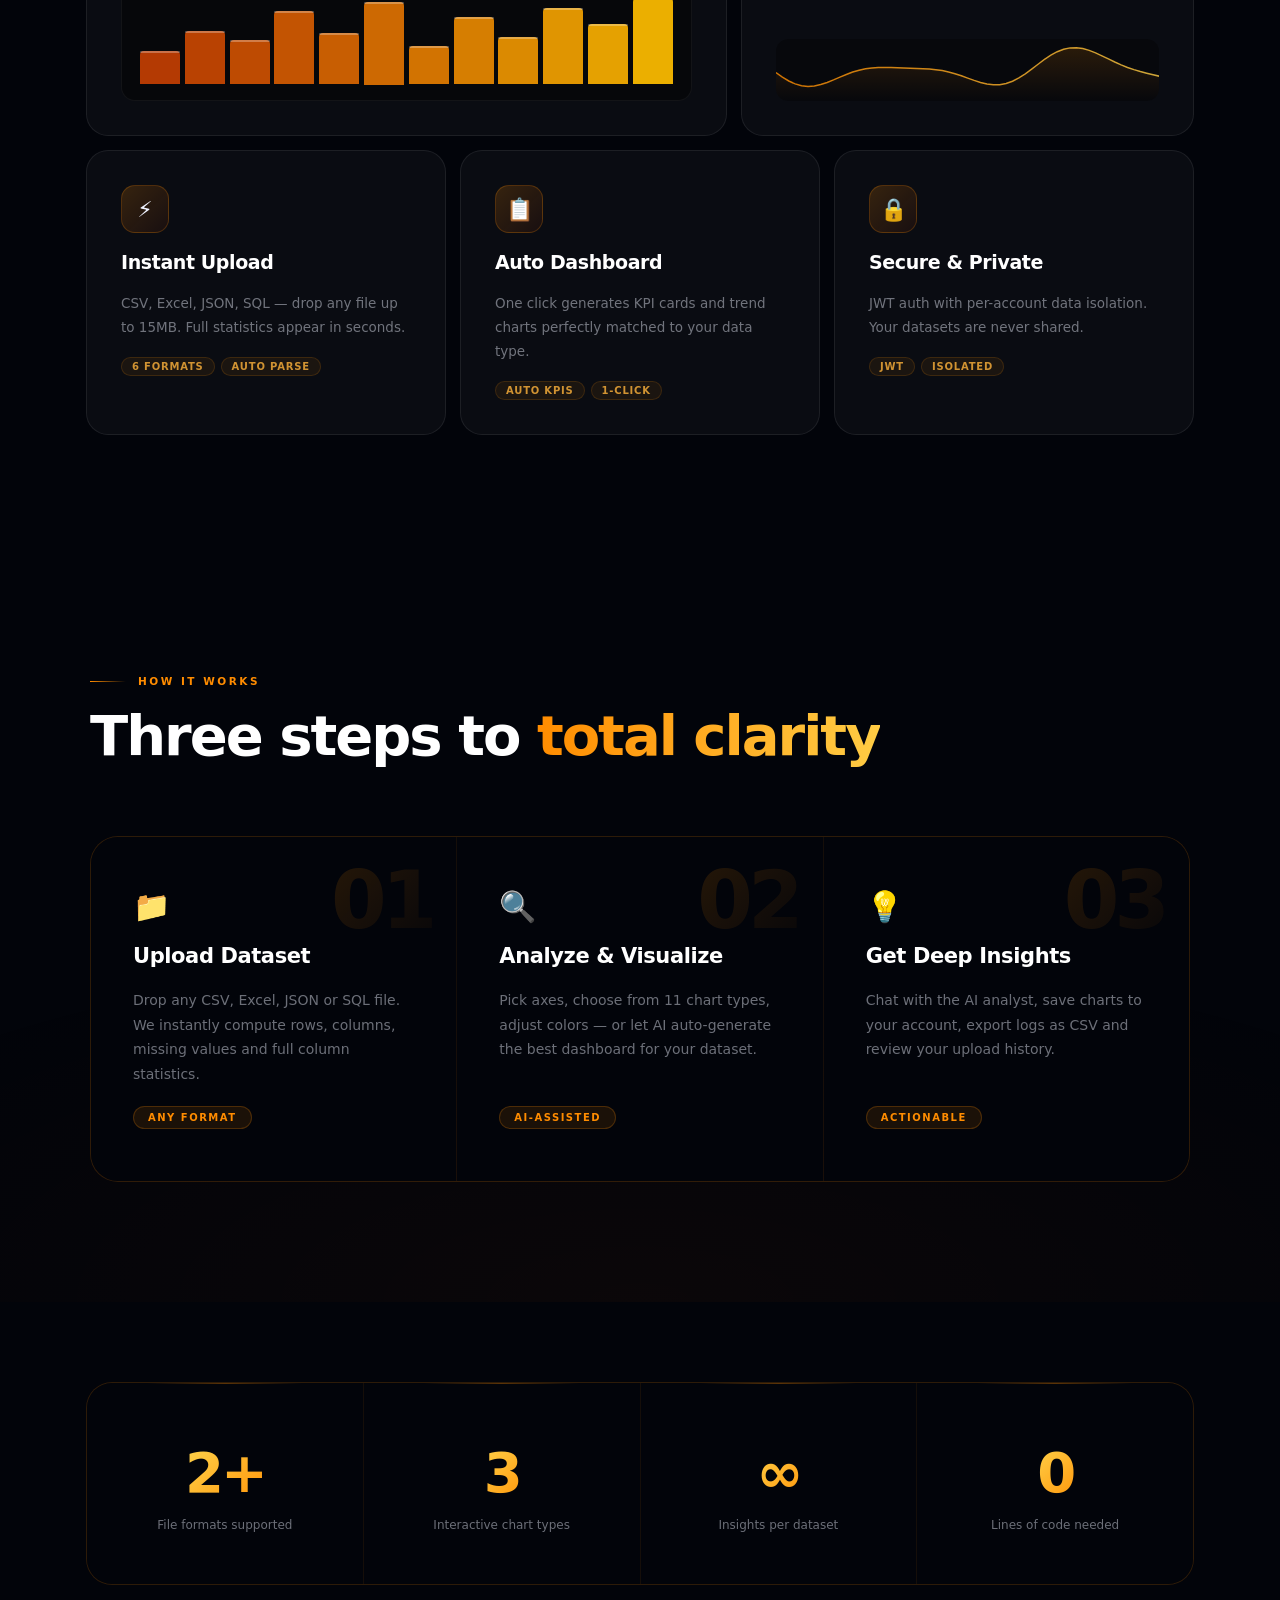
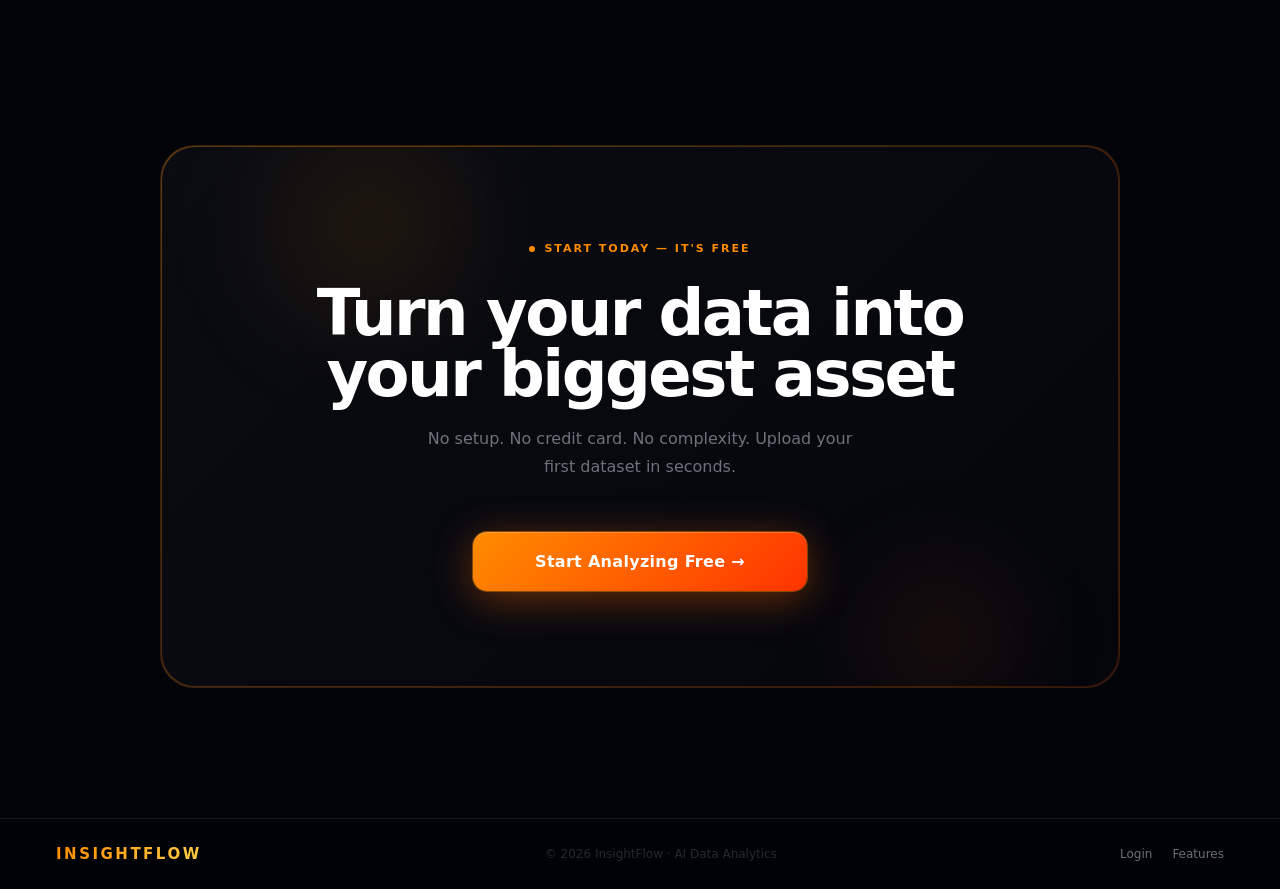
==== commit f30afe6d: "update with responsive layout" ====
--- a/Frontend/index.html
+++ b/Frontend/index.html
@@ -5,6 +5,7 @@
 <meta charset="UTF-8">
 <meta name="viewport" content="width=device-width, initial-scale=1.0">
 <link rel="stylesheet" href="responsive.css">
+ <link rel="stylesheet" href="mobile-patch.css">
 <title>InsightFlow — AI Data Analytics</title>
 <style>
 /* ── SYSTEM FONTS only — works fully offline ── */
--- a/Frontend/responsive.css
+++ b/Frontend/responsive.css
@@ -1,163 +1,714 @@
-/* ═══════════════════════════════════
-   GLOBAL RESPONSIVE STYLES
+/* ═══════════════════════════════════════════════════════════════════
+   INSIGHTFLOW — responsive.css  (v4 — full mobile rebuild)
+   Fixes: topbar nav overflow/cuts, login panel stacking,
+          report sidebar drawer, chatbot height, viz stacking,
+          hamburger nav on all app pages
    Breakpoints:
-   Mobile:  < 480px
-   Tablet:  481px - 768px
-   Laptop:  769px - 1024px
-   Desktop: > 1024px
-═══════════════════════════════════ */
-
-/* Base - applies to all */
-* {
-  box-sizing: border-box;
-}
-
-img, video {
-  max-width: 100%;
-  height: auto;
-}
-
-table {
-  width: 100%;
-  overflow-x: auto;
-  display: block;
-}
-
-/* ── TABLET (768px and below) ── */
-@media (max-width: 768px) {
-
-  /* Navigation */
-  .sidebar, .nav-sidebar {
-    width: 100% !important;
-    height: auto !important;
-    position: relative !important;
-    flex-direction: row !important;
+     xs  : 0–479px   (phones portrait)
+     sm  : 480–767px (phones landscape + small tablets)
+     md  : 768–1023px (tablets)
+     lg  : 1024px+   (desktop)
+═══════════════════════════════════════════════════════════════════ */
+
+/* ── 0. GLOBAL BOX MODEL ─────────────────────────────────────── */
+*, *::before, *::after { box-sizing: border-box; }
+img, video, svg { max-width: 100%; height: auto; }
+html { -webkit-text-size-adjust: 100%; text-size-adjust: 100%; scroll-behavior: smooth; }
+button, [role="button"], label { touch-action: manipulation; }
+
+/* ── 1. FONT IMPORT ──────────────────────────────────────────── */
+@import url('https://fonts.googleapis.com/css2?family=Outfit:wght@300;400;500;600;700;800;900&family=JetBrains+Mono:wght@400;500;600&display=swap');
+
+/* ── 2. DESIGN TOKENS ────────────────────────────────────────── */
+:root {
+  --accent:        #ff8c00;
+  --accent-light:  #ffb347;
+  --accent-dark:   #e07000;
+  --accent-glow:   rgba(255,140,0,0.35);
+  --accent-soft:   rgba(255,140,0,0.10);
+  --accent-border: rgba(255,140,0,0.25);
+  --bg-base:    #070d1a;
+  --bg-surface: rgba(255,255,255,0.045);
+  --bg-hover:   rgba(255,255,255,0.08);
+  --bg-card:    rgba(255,255,255,0.05);
+  --border:     rgba(255,255,255,0.09);
+  --border-dim: rgba(255,255,255,0.05);
+  --text-1: #f0f4ff;
+  --text-2: rgba(200,215,245,0.70);
+  --text-3: rgba(160,180,220,0.45);
+  --green:  #00e5a0;
+  --red:    #ff4d6d;
+  --blue:   #4d9fff;
+  --topbar-h: 60px;
+  --font: 'Outfit', 'Segoe UI', system-ui, sans-serif;
+  --mono: 'JetBrains Mono', 'Fira Code', monospace;
+  --radius:    14px;
+  --radius-sm: 8px;
+  --radius-lg: 20px;
+  --shadow-card: 0 8px 32px rgba(0,0,0,0.45);
+}
+
+/* ── 3. BASE BODY ────────────────────────────────────────────── */
+body { font-family: var(--font) !important; -webkit-font-smoothing: antialiased; -moz-osx-font-smoothing: grayscale; }
+
+/* ═══════════════════════════════════════════════════════════════
+   4. TOPBAR + HAMBURGER NAV SYSTEM
+   All app pages (.topbar) use this.
+   Desktop: normal nav links.  Mobile: hamburger + drawer.
+═══════════════════════════════════════════════════════════════ */
+
+.topbar {
+  position: fixed; top: 0; left: 0; right: 0;
+  height: var(--topbar-h);
+  display: flex;
+  justify-content: space-between;
+  align-items: center;
+  padding: 0 40px;
+  background: rgba(7,13,26,0.92) !important;
+  backdrop-filter: blur(24px) saturate(180%);
+  -webkit-backdrop-filter: blur(24px) saturate(180%);
+  border-bottom: 1px solid var(--border);
+  z-index: 1000;
+  gap: 12px;
+}
+
+.logo {
+  font-family: var(--font) !important;
+  font-size: 20px; font-weight: 900; letter-spacing: 3px;
+  background: linear-gradient(90deg, var(--accent), var(--accent-light), var(--accent));
+  background-size: 200% auto;
+  -webkit-background-clip: text; -webkit-text-fill-color: transparent; background-clip: text;
+  animation: shimmer 5s linear infinite;
+  white-space: nowrap; flex-shrink: 0; cursor: pointer;
+}
+
+@keyframes shimmer { 0% { background-position: 0% center; } 100% { background-position: 200% center; } }
+
+.nav-links {
+  display: flex; align-items: center;
+  gap: 4px; flex-wrap: nowrap;
+}
+
+.nav-links span {
+  font-family: var(--font) !important;
+  font-size: 13px; font-weight: 500; letter-spacing: 0.3px;
+  padding: 7px 12px; border-radius: 8px; cursor: pointer;
+  color: var(--text-2); -webkit-text-fill-color: var(--text-2);
+  background: none; border: none;
+  transition: color 0.2s, background 0.2s; white-space: nowrap;
+}
+
+.nav-links span:hover {
+  color: var(--accent-light); -webkit-text-fill-color: var(--accent-light);
+  background: var(--accent-soft);
+}
+
+/* ── HAMBURGER BUTTON (hidden on desktop) ── */
+.mob-ham {
+  display: none;
+  flex-direction: column; justify-content: center; align-items: center;
+  gap: 5px; width: 40px; height: 40px;
+  background: rgba(255,255,255,0.06);
+  border: 1px solid var(--border); border-radius: 10px;
+  cursor: pointer; flex-shrink: 0; padding: 0;
+  transition: background 0.2s;
+}
+
+.mob-ham span {
+  display: block; width: 18px; height: 2px;
+  background: var(--text-2); border-radius: 2px;
+  transition: transform 0.25s, opacity 0.25s, background 0.2s;
+  pointer-events: none;
+}
+
+.mob-ham:hover { background: rgba(255,255,255,0.1); }
+.mob-ham.open span:nth-child(1) { transform: translateY(7px) rotate(45deg); background: var(--accent); }
+.mob-ham.open span:nth-child(2) { opacity: 0; transform: scaleX(0); }
+.mob-ham.open span:nth-child(3) { transform: translateY(-7px) rotate(-45deg); background: var(--accent); }
+
+/* ── MOBILE DRAWER ── */
+.mob-drawer {
+  display: none;
+  position: fixed; top: var(--topbar-h); left: 0; right: 0;
+  background: rgba(4,8,18,0.98);
+  backdrop-filter: blur(28px); -webkit-backdrop-filter: blur(28px);
+  border-bottom: 1px solid rgba(255,140,0,0.15);
+  padding: 12px 16px 20px;
+  z-index: 999;
+  flex-direction: column; gap: 4px;
+  transform: translateY(-8px); opacity: 0; pointer-events: none;
+  transition: transform 0.22s ease, opacity 0.22s ease;
+}
+
+.mob-drawer.open {
+  transform: translateY(0); opacity: 1; pointer-events: all;
+}
+
+.mob-drawer-item {
+  display: flex; align-items: center; gap: 10px;
+  padding: 13px 16px; border-radius: 10px;
+  font-family: var(--font); font-size: 15px; font-weight: 600;
+  color: rgba(220,230,255,0.65);
+  cursor: pointer; border: none; background: transparent;
+  width: 100%; text-align: left;
+  transition: background 0.18s, color 0.18s;
+}
+
+.mob-drawer-item:hover,
+.mob-drawer-item:active { background: rgba(255,140,0,0.09); color: #ffb347; }
+
+.mob-drawer-item.danger:hover { background: rgba(255,80,80,0.08); color: #ff8888; }
+
+.mob-drawer-divider { height: 1px; background: rgba(255,255,255,0.06); margin: 6px 0; }
+
+.mob-overlay {
+  display: none; position: fixed;
+  inset: var(--topbar-h) 0 0 0;
+  background: rgba(0,0,0,0.45); z-index: 998;
+}
+.mob-overlay.open { display: block; }
+
+/* ═══════════════════════════════════════════════════════════════
+   5. DASHBOARD
+═══════════════════════════════════════════════════════════════ */
+.dashboard {
+  position: relative; z-index: 1;
+  width: 92%; max-width: 1280px;
+  margin: 0 auto;
+  padding-top: 100px; padding-bottom: 80px;
+}
+
+.dashboard h1 { font-family: var(--font); font-size: clamp(20px,2.5vw,30px); font-weight: 800; margin-bottom: 28px; }
+
+.upload-box {
+  display: flex; align-items: center; gap: 14px; flex-wrap: wrap;
+  width: 100%; background: var(--bg-card); border: 1px solid var(--border);
+  padding: 22px 26px; border-radius: var(--radius);
+  box-shadow: var(--shadow-card); margin-bottom: 32px;
+}
+.upload-box input[type="file"] { display: none; }
+
+.upload-label {
+  display: inline-flex; align-items: center; gap: 8px;
+  background: rgba(255,255,255,0.06); border: 1px solid var(--border);
+  color: var(--text-1); padding: 9px 18px; border-radius: var(--radius-sm);
+  cursor: pointer; font-family: var(--font); font-size: 14px; font-weight: 500;
+  transition: background 0.2s, border-color 0.2s; white-space: nowrap;
+}
+.upload-label:hover { background: var(--bg-hover); border-color: var(--accent-border); }
+
+.upload-box button {
+  padding: 9px 22px; background: var(--accent); color: white; border: none;
+  border-radius: var(--radius-sm); font-family: var(--font); font-size: 14px; font-weight: 600;
+  cursor: pointer; transition: background 0.2s, transform 0.15s; white-space: nowrap;
+}
+.upload-box button:hover { background: var(--accent-light); transform: translateY(-1px); }
+
+.clear-btn {
+  background: rgba(255,107,107,0.07); color: #ff9a9a;
+  border: 1px solid rgba(255,107,107,0.28); padding: 9px 18px;
+  border-radius: var(--radius-sm); cursor: pointer;
+  font-family: var(--font); font-size: 13px; font-weight: 500;
+  transition: background 0.2s, border-color 0.2s; white-space: nowrap;
+}
+.clear-btn:hover { background: rgba(255,107,107,0.16); border-color: #ff6b6b; color: white; }
+
+.data-overview { margin-top: 28px; }
+.data-overview h2 { font-family: var(--font); font-size: clamp(16px,1.8vw,20px); font-weight: 700; margin-bottom: 16px; }
+
+.kpi-container { display: flex; flex-wrap: wrap; gap: 14px; }
+
+.kpi-card {
+  flex: 1 1 170px; min-width: 150px; background: var(--bg-card);
+  border: 1px solid var(--border); padding: 20px 16px;
+  border-radius: var(--radius); text-align: center;
+  box-shadow: var(--shadow-card); transition: border-color 0.2s, transform 0.2s;
+}
+.kpi-card:hover { border-color: var(--accent-border); transform: translateY(-2px); }
+.kpi-card h3 { font-size: 10px; font-weight: 700; letter-spacing: 1.2px; text-transform: uppercase; color: var(--text-3); margin-bottom: 10px; }
+.kpi-card p  { font-size: clamp(22px,2.5vw,28px); font-weight: 800; color: var(--accent); line-height: 1.1; }
+.dataset-card #fileName { font-size: 14px !important; word-break: break-word; line-height: 1.4; }
+.dataset-card .dataset-meta { font-size: 12px !important; color: var(--text-3) !important; margin-top: 5px; }
+
+.preview-section { margin-top: 32px; margin-bottom: 32px; }
+.preview-section h2 { font-size: 18px; font-weight: 700; margin-bottom: 14px; }
+
+.table-container {
+  width: 100%; background: var(--bg-card); border: 1px solid var(--border);
+  border-radius: var(--radius); overflow-x: auto; -webkit-overflow-scrolling: touch;
+}
+
+table { width: 100%; border-collapse: collapse; min-width: 480px; }
+table th { background: rgba(255,255,255,0.055); color: var(--text-2); padding: 12px 14px; font-size: 11px; font-weight: 700; letter-spacing: 1px; text-transform: uppercase; text-align: left; white-space: nowrap; border-bottom: 1px solid var(--border); }
+table td { padding: 10px 14px; font-size: 13px; color: var(--text-2); border-bottom: 1px solid var(--border-dim); white-space: nowrap; overflow: hidden; text-overflow: ellipsis; max-width: 200px; }
+table tr:last-child td { border-bottom: none; }
+table tr:hover td { background: var(--accent-soft); }
+
+.pagination { display: flex; justify-content: center; align-items: center; gap: 14px; margin-top: 16px; padding-bottom: 4px; }
+.pagination button { padding: 8px 18px; background: var(--accent-soft); border: 1px solid var(--accent-border); color: var(--accent-light); border-radius: var(--radius-sm); font-family: var(--font); font-size: 13px; font-weight: 600; cursor: pointer; transition: background 0.2s; }
+.pagination button:hover { background: rgba(255,140,0,0.22); }
+#pageInfo { font-size: 13px; color: var(--text-3); }
+
+.ai-cta { margin-top: 32px; }
+.ai-cta-inner { display: flex; justify-content: space-between; align-items: center; gap: 20px; background: linear-gradient(135deg,rgba(255,140,0,0.06),rgba(255,60,0,0.04)); border: 1px solid var(--accent-border); border-radius: var(--radius); padding: 22px 26px; }
+.ai-cta-text { display: flex; align-items: flex-start; gap: 14px; }
+.ai-cta-icon { font-size: 20px; color: var(--accent); flex-shrink: 0; margin-top: 2px; }
+.ai-cta-text h3 { font-size: 15px; font-weight: 700; margin-bottom: 4px; }
+.ai-cta-text p  { font-size: 13px; color: var(--text-2); line-height: 1.5; }
+.ai-cta-btn { display: inline-flex; align-items: center; gap: 10px; padding: 11px 26px; background: var(--accent); color: white; border: none; border-radius: var(--radius-sm); font-family: var(--font); font-size: 14px; font-weight: 700; cursor: pointer; flex-shrink: 0; white-space: nowrap; transition: background 0.2s, transform 0.2s, box-shadow 0.2s; box-shadow: 0 4px 18px rgba(255,140,0,0.3); }
+.ai-cta-btn:hover { background: var(--accent-light); transform: translateY(-2px); box-shadow: 0 8px 28px rgba(255,140,0,0.4); }
+
+#annTicker { position: fixed !important; top: var(--topbar-h) !important; left: 0 !important; right: 0 !important; width: 100% !important; z-index: 999 !important; display: none; }
+body.ticker-visible .dashboard    { padding-top: 158px !important; }
+body.ticker-visible .viz-page     { padding-top: 138px !important; }
+body.ticker-visible .chatbot-page { padding-top: 108px !important; }
+
+#loadingOverlay { position: fixed; inset: 0; background: rgba(7,13,26,0.85); backdrop-filter: blur(8px); z-index: 9000; display: flex; align-items: center; justify-content: center; }
+.loading-box { text-align: center; background: var(--bg-card); border: 1px solid var(--border); border-radius: var(--radius-lg); padding: 44px 52px; }
+.spinner { width: 38px; height: 38px; border: 3px solid var(--border); border-top-color: var(--accent); border-radius: 50%; animation: spin 0.8s linear infinite; margin: 0 auto 16px; }
+@keyframes spin { to { transform: rotate(360deg); } }
+
+/* ═══════════════════════════════════════════════════════════════
+   6. CHATBOT
+═══════════════════════════════════════════════════════════════ */
+body.chatbot-body { overflow: hidden !important; height: 100dvh !important; height: 100vh !important; }
+
+.chatbot-page {
+  display: flex; flex-direction: column;
+  height: calc(100vh - var(--topbar-h));
+  height: calc(100dvh - var(--topbar-h));
+  width: 95%; max-width: 1400px;
+  margin: 0 auto;
+  padding-top: calc(var(--topbar-h) + 12px);
+  padding-bottom: 0; position: relative; z-index: 1;
+}
+
+.chatbot-header { display: flex; align-items: center; justify-content: space-between; padding: 10px 14px; margin-bottom: 10px; flex-shrink: 0; }
+.chatbot-header-left { display: flex; align-items: center; gap: 12px; }
+.ai-badge { width: 36px; height: 36px; border-radius: 10px; background: linear-gradient(135deg,var(--accent),#e03300); display: flex; align-items: center; justify-content: center; font-size: 10px; font-weight: 900; color: white; flex-shrink: 0; box-shadow: 0 4px 14px rgba(255,140,0,0.3); }
+.chatbot-title { font-family: var(--font); font-size: clamp(17px,2.2vw,22px); font-weight: 800; color: var(--text-1); margin: 0; }
+
+.chat-window { flex: 1; min-height: 0; overflow-y: auto; padding: 18px 14px; background: rgba(0,0,0,0.22); border: 1px solid var(--border); border-radius: var(--radius); display: flex; flex-direction: column; gap: 12px; margin-bottom: 12px; -webkit-overflow-scrolling: touch; }
+.chat-window::-webkit-scrollbar { width: 3px; }
+.chat-window::-webkit-scrollbar-thumb { background: rgba(255,140,0,0.2); border-radius: 3px; }
+
+.chat-message { display: flex; gap: 10px; align-items: flex-start; animation: msgIn 0.25s ease; }
+@keyframes msgIn { from { opacity: 0; transform: translateY(8px); } to { opacity: 1; transform: translateY(0); } }
+.bot-message  { flex-direction: row; }
+.user-message { flex-direction: row-reverse; }
+
+.bot-avatar, .user-avatar { width: 32px; height: 32px; border-radius: 50%; display: flex; align-items: center; justify-content: center; font-size: 9px; font-weight: 800; color: white; flex-shrink: 0; }
+.bot-avatar  { background: linear-gradient(135deg,var(--accent),#ff4400); }
+.user-avatar { background: linear-gradient(135deg,#243558,#3a5070); }
+
+.message-bubble { max-width: 74%; padding: 11px 15px; border-radius: 12px; font-family: var(--font); font-size: 14px; line-height: 1.65; white-space: pre-wrap; word-break: break-word; }
+.bot-message  .message-bubble { background: rgba(255,140,0,0.09); border: 1px solid rgba(255,140,0,0.17); color: var(--text-1); border-top-left-radius: 3px; }
+.user-message .message-bubble { background: rgba(38,52,88,0.65); border: 1px solid var(--border); color: var(--text-1); border-top-right-radius: 3px; }
+
+.typing-bubble { display: flex; gap: 5px; align-items: center; padding: 14px 16px; }
+.typing-dot { width: 7px; height: 7px; border-radius: 50%; background: var(--accent); animation: bounce 1.2s infinite; }
+.typing-dot:nth-child(2) { animation-delay: 0.2s; }
+.typing-dot:nth-child(3) { animation-delay: 0.4s; }
+@keyframes bounce { 0%,60%,100% { transform: translateY(0); opacity: 0.4; } 30% { transform: translateY(-6px); opacity: 1; } }
+
+.chatbot-input-area { flex-shrink: 0; padding: 12px 14px; background: var(--bg-card); border: 1px solid var(--border); border-radius: 14px 14px 0 0; }
+
+.quick-prompts { display: flex; gap: 7px; flex-wrap: nowrap; overflow-x: auto; margin-bottom: 11px; padding-bottom: 3px; -webkit-overflow-scrolling: touch; scrollbar-width: none; }
+.quick-prompts::-webkit-scrollbar { display: none; }
+
+.quick-btn { flex-shrink: 0; background: var(--accent-soft); border: 1px solid var(--accent-border); color: var(--accent-light); padding: 7px 13px; border-radius: 20px; cursor: pointer; font-family: var(--font); font-size: 12px; font-weight: 500; transition: background 0.15s, color 0.15s, transform 0.12s; white-space: nowrap; }
+.quick-btn:hover { background: rgba(255,140,0,0.2); border-color: var(--accent); color: white; transform: translateY(-1px); }
+.viz-quick-btn { background: rgba(16,185,129,0.08); border-color: rgba(16,185,129,0.22); color: #34d399; }
+.viz-quick-btn:hover { background: rgba(16,185,129,0.18); border-color: #10b981; }
+
+.chat-input-row { display: flex; gap: 10px; align-items: center; }
+.chat-input { flex: 1; min-width: 0; background: rgba(255,255,255,0.05); border: 1px solid var(--border); color: var(--text-1); padding: 10px 15px; border-radius: 10px; font-family: var(--font); font-size: 14px; outline: none; transition: border-color 0.2s, background 0.2s; }
+.chat-input:focus { border-color: var(--accent-border); background: rgba(255,255,255,0.07); }
+.chat-input::placeholder { color: var(--text-3); }
+
+.send-btn { width: 42px; height: 42px; border-radius: 10px; background: var(--accent); border: none; color: white; display: flex; align-items: center; justify-content: center; cursor: pointer; flex-shrink: 0; transition: background 0.2s, transform 0.15s; }
+.send-btn:hover { background: var(--accent-light); transform: scale(1.05); }
+
+/* ═══════════════════════════════════════════════════════════════
+   7. VISUALIZE
+═══════════════════════════════════════════════════════════════ */
+.viz-page { position: relative; z-index: 1; width: 97%; max-width: 1440px; margin: 0 auto; padding: calc(var(--topbar-h) + 26px) 0 60px; }
+.viz-header { margin-bottom: 16px; }
+.viz-title { font-family: var(--font); font-size: clamp(20px,2.5vw,28px); font-weight: 900; color: var(--text-1); margin: 0; }
+.viz-title-accent { background: linear-gradient(90deg,var(--accent),var(--accent-light)); -webkit-background-clip: text; -webkit-text-fill-color: transparent; background-clip: text; }
+
+.chart-builder { display: grid; grid-template-columns: 280px 1fr; gap: 16px; align-items: start; }
+
+.viz-controls { background: var(--bg-card); border: 1px solid var(--border); border-radius: var(--radius); padding: 14px; display: flex; flex-direction: column; gap: 0; overflow-y: auto; max-height: calc(100vh - 130px); scrollbar-width: none; }
+.viz-controls::-webkit-scrollbar { display: none; }
+.ctrl-label { display: block; font-size: 9px; font-weight: 800; letter-spacing: 1.5px; text-transform: uppercase; color: var(--text-3); margin-bottom: 7px; }
+.ctrl-hint { font-weight: 400; letter-spacing: 0.4px; opacity: 0.7; }
+.control-group { padding: 3px 0; }
+.viz-divider { height: 1px; background: var(--border); margin: 9px 0; border: none; flex-shrink: 0; }
+.chart-column { display: flex; flex-direction: column; }
+.chart-area { background: rgba(0,0,0,0.28); border: 1px solid var(--border); border-radius: var(--radius); padding: 16px; height: 560px; overflow: hidden; display: flex; align-items: center; justify-content: center; }
+.chart-placeholder { display: flex; flex-direction: column; align-items: center; justify-content: center; gap: 10px; text-align: center; }
+.placeholder-icon { font-size: 44px; opacity: 0.12; }
+.chart-placeholder p { font-size: 14px; color: #444; margin: 0; }
+.placeholder-sub { font-size: 12px; color: #333; }
+#myChart { width: 100% !important; height: 528px !important; display: block !important; }
+
+.viz-action-btn { display: inline-flex; align-items: center; justify-content: center; background: rgba(255,255,255,0.05); border: 1px solid var(--border); color: var(--text-2); padding: 9px 16px; border-radius: var(--radius-sm); font-family: var(--font); font-size: 12px; font-weight: 600; cursor: pointer; transition: background 0.2s, border-color 0.2s, color 0.2s; text-decoration: none; }
+.viz-action-btn:hover { background: var(--bg-hover); border-color: var(--accent-border); color: var(--text-1); }
+.download-btns { display: flex; gap: 8px; }
+.download-btns .viz-action-btn { flex: 1; }
+
+.no-data-box { background: var(--bg-card); border: 1px solid var(--border); border-radius: var(--radius-lg); padding: 44px 38px; max-width: 380px; margin: 0 auto; }
+
+.viz-dashboard-cta { margin: 20px 0; }
+.viz-dashboard-btn { width: 100%; display: flex; align-items: center; gap: 16px; background: rgba(16,185,129,0.06); border: 1px solid rgba(16,185,129,0.2); border-radius: var(--radius); padding: 18px 22px; cursor: pointer; transition: all 0.2s; text-align: left; color: white; font-family: var(--font); }
+.viz-dashboard-btn:hover { background: rgba(16,185,129,0.12); border-color: #10b981; transform: translateY(-2px); box-shadow: 0 6px 24px rgba(16,185,129,0.15); }
+.viz-dash-icon { font-size: 26px; flex-shrink: 0; }
+.viz-dash-title { font-size: 14px; font-weight: 700; color: #10b981; margin-bottom: 3px; }
+.viz-dash-sub { font-size: 12px; color: var(--text-3); }
+.viz-dashboard-btn svg { margin-left: auto; flex-shrink: 0; color: #10b981; opacity: 0.6; }
+.viz-dashboard-btn:hover svg { opacity: 1; }
+
+/* ═══════════════════════════════════════════════════════════════
+   8. LANDING PAGE
+═══════════════════════════════════════════════════════════════ */
+.bg-logo { position: fixed; top: 50%; left: 50%; transform: translate(-50%,-50%); width: clamp(280px,52vw,680px); height: clamp(280px,52vw,680px); background: url('logo.png') no-repeat center/contain; opacity: 0.05; z-index: 0; animation: floatLogo 12s ease-in-out infinite; pointer-events: none; }
+@keyframes floatLogo { 0%,100% { transform: translate(-50%,-50%) scale(1); } 50% { transform: translate(-50%,-51.5%) scale(1.04); } }
+.home { height: 100vh; display: flex; justify-content: center; align-items: center; text-align: center; position: relative; z-index: 2; padding: 20px; }
+.text-section { animation: fadeUp 0.9s cubic-bezier(0.34,1.56,0.64,1); }
+@keyframes fadeUp { from { opacity: 0; transform: translateY(30px); } to { opacity: 1; transform: translateY(0); } }
+.title { font-family: var(--font); font-size: clamp(36px,7vw,78px); font-weight: 900; letter-spacing: clamp(4px,1vw,10px); background: linear-gradient(90deg,var(--accent),var(--accent-light),var(--accent)); background-size: 200% auto; -webkit-background-clip: text; -webkit-text-fill-color: transparent; background-clip: text; animation: shimmer 5s linear infinite; margin-bottom: 10px; line-height: 1.1; }
+.tagline { font-family: var(--font); font-size: clamp(11px,1.8vw,17px); letter-spacing: clamp(3px,0.8vw,7px); color: var(--text-3); margin-bottom: 8px; text-transform: uppercase; }
+.author { font-size: 14px; color: var(--text-2); margin-bottom: 34px; }
+.start-btn { display: inline-flex; align-items: center; gap: 10px; padding: 12px 36px; font-family: var(--font); font-size: 14px; font-weight: 700; background: var(--accent); color: white; border: none; border-radius: 28px; cursor: pointer; transition: background 0.2s, transform 0.2s, box-shadow 0.2s; box-shadow: 0 6px 20px rgba(255,140,0,0.35); }
+.start-btn:hover { background: var(--accent-light); box-shadow: 0 10px 30px rgba(255,140,0,0.5); transform: translateY(-3px); }
+
+/* ═══════════════════════════════════════════════════════════════
+   9. REPORT PAGE
+═══════════════════════════════════════════════════════════════ */
+body.report-body { display: block !important; overflow: hidden !important; animation: none !important; }
+
+.rpt-kpi-grid { display: grid; grid-template-columns: repeat(auto-fill,minmax(170px,1fr)); gap: 14px; margin-bottom: 22px; }
+.rpt-kpi-card { background: var(--bg-card); border: 1px solid var(--border); border-radius: var(--radius); padding: 16px 18px; transition: border-color 0.2s; }
+.rpt-kpi-card:hover { border-color: var(--accent-border); }
+.rpt-kpi-label { font-size: 10px; font-weight: 700; letter-spacing: 1.5px; color: var(--text-3); text-transform: uppercase; margin-bottom: 8px; overflow: hidden; text-overflow: ellipsis; white-space: nowrap; }
+.rpt-kpi-value { font-size: 28px; font-weight: 800; color: var(--accent); letter-spacing: -0.5px; margin-bottom: 4px; }
+.rpt-charts-grid { display: grid; grid-template-columns: repeat(2,1fr); gap: 16px; }
+.rpt-chart-card { background: rgba(0,0,0,0.28); border: 1px solid var(--border); border-radius: var(--radius); padding: 16px; }
+.rpt-chart-card canvas { height: 240px !important; width: 100% !important; }
+.rpt-cta-btn { background: linear-gradient(135deg,#1a2a1a,#2a3e2a) !important; border: 1px solid rgba(16,185,129,0.3) !important; color: #10b981 !important; box-shadow: none !important; }
+.rpt-cta-btn:hover { background: linear-gradient(135deg,#2a3e2a,#3a5e3a) !important; border-color: #10b981 !important; color: white !important; }
+
+/* Report mobile sidebar toggle */
+.r-mob-toggle { display: none; align-items: center; gap: 8px; padding: 7px 14px; background: rgba(255,140,0,0.1); border: 1px solid rgba(255,140,0,0.25); border-radius: var(--radius-sm); color: var(--accent); font-family: var(--font); font-size: 12px; font-weight: 700; cursor: pointer; flex-shrink: 0; white-space: nowrap; }
+.r-mob-overlay { display: none; position: fixed; inset: 60px 0 0 0; background: rgba(0,0,0,0.5); z-index: 499; }
+.r-mob-overlay.open { display: block; }
+
+/* ════════════════════════════════════════════════════════════
+   LANDING PAGE — hamburger nav
+════════════════════════════════════════════════════════════ */
+.mob-menu-btn { display: none; flex-direction: column; justify-content: center; align-items: center; gap: 5px; width: 40px; height: 40px; background: rgba(255,255,255,0.06); border: 1px solid var(--border); border-radius: 10px; cursor: pointer; padding: 0; flex-shrink: 0; }
+.mob-menu-btn span { display: block; width: 18px; height: 2px; background: var(--text-2); border-radius: 2px; transition: transform 0.25s, opacity 0.25s; }
+.mob-menu-btn.open span:nth-child(1) { transform: translateY(7px) rotate(45deg); }
+.mob-menu-btn.open span:nth-child(2) { opacity: 0; transform: scaleX(0); }
+.mob-menu-btn.open span:nth-child(3) { transform: translateY(-7px) rotate(-45deg); }
+.mob-nav-drawer { display: none; position: fixed; top: 70px; left: 0; right: 0; background: rgba(2,4,10,0.97); backdrop-filter: blur(24px); border-bottom: 1px solid rgba(255,140,0,0.12); padding: 20px 24px 28px; z-index: 199; flex-direction: column; gap: 6px; transform: translateY(-10px); opacity: 0; transition: transform 0.25s ease, opacity 0.25s ease; }
+.mob-nav-drawer.open { transform: translateY(0); opacity: 1; }
+.mob-nav-link { display: block; width: 100%; padding: 13px 16px; font-family: var(--font,sans-serif); font-size: 15px; font-weight: 600; color: rgba(238,242,255,0.65); background: transparent; border: none; border-radius: 10px; text-align: left; cursor: pointer; transition: background 0.2s, color 0.2s; }
+.mob-nav-link:hover, .mob-nav-link:active { background: rgba(255,140,0,0.08); color: #ffb347; }
+.mob-nav-cta { margin-top: 10px; width: 100%; padding: 15px 20px; font-family: var(--font,sans-serif); font-size: 15px; font-weight: 700; background: linear-gradient(135deg,#ff8c00,#ff3300); color: white; border: none; border-radius: 12px; cursor: pointer; box-shadow: 0 4px 20px rgba(255,140,0,0.35); transition: transform 0.2s; }
+.mob-nav-cta:active { transform: scale(0.98); }
+
+/* Global scrollbar */
+* { scrollbar-width: thin; scrollbar-color: rgba(255,140,0,0.18) transparent; }
+*::-webkit-scrollbar { width: 4px; height: 4px; }
+*::-webkit-scrollbar-track { background: transparent; }
+*::-webkit-scrollbar-thumb { background: rgba(255,140,0,0.2); border-radius: 4px; }
+*::-webkit-scrollbar-thumb:hover { background: rgba(255,140,0,0.38); }
+
+
+/* ════════════════════════════════════════════════════════════
+   TABLET  ≤ 1023px
+════════════════════════════════════════════════════════════ */
+@media (max-width: 1023px) {
+  .topbar { padding: 0 22px; }
+  .dashboard { width: 95%; padding-top: 88px; }
+  .chart-builder { grid-template-columns: 240px 1fr; gap: 12px; }
+  .chart-area { height: 440px; }
+  #myChart { height: 408px !important; }
+  .viz-controls { max-height: calc(100vh - 120px); }
+  .rpt-charts-grid { grid-template-columns: 1fr; }
+  .section { padding: 80px 36px !important; }
+  .process { padding: 80px 36px !important; }
+  .numbers { padding: 60px 36px !important; }
+  .cta-sec { padding: 60px 36px 100px !important; }
+  footer   { padding: 22px 36px !important; }
+  /* Report: shrink sidebar */
+  .r-sidebar { width: 175px !important; }
+  .r-topbar  { padding: 0 22px !important; }
+  .r-nav span { font-size: 13px !important; padding: 5px 8px !important; }
+}
+
+
+/* ════════════════════════════════════════════════════════════
+   MOBILE  ≤ 767px
+════════════════════════════════════════════════════════════ */
+@media (max-width: 767px) {
+
+  /* ── TOPBAR: hamburger takes over ── */
+  .topbar { padding: 0 16px; height: var(--topbar-h); }
+  .logo   { font-size: 15px; letter-spacing: 2px; }
+
+  /* Hide ALL nav-links on mobile — show hamburger instead */
+  .nav-links { display: none !important; }
+  .mob-ham   { display: flex !important; }
+
+  /* ── DASHBOARD ── */
+  .dashboard { width: 100%; padding: 82px 14px 60px; }
+  .dashboard h1 { font-size: 19px; margin-bottom: 18px; }
+  .upload-box { padding: 16px; gap: 10px; flex-direction: column; align-items: stretch; }
+  .upload-label, .upload-box button, .clear-btn { width: 100%; justify-content: center; text-align: center; min-height: 44px; }
+  .kpi-container { gap: 10px; }
+  .kpi-card { flex: 1 1 calc(50% - 5px); min-width: 130px; padding: 16px 12px; }
+  .kpi-card p { font-size: 22px; }
+  .ai-cta-inner { flex-direction: column; align-items: flex-start; gap: 14px; padding: 18px; }
+  .ai-cta-btn { width: 100%; justify-content: center; }
+
+  /* ── CHATBOT ── */
+  .chatbot-page { width: 100%; padding: 70px 10px 0; height: calc(100dvh - 60px); }
+  .chatbot-title { font-size: 16px; }
+  .chatbot-header { padding: 6px 10px; margin-bottom: 6px; }
+  .message-bubble { max-width: 86%; font-size: 13px; }
+  .chatbot-input-area { padding: 10px; }
+  .quick-btn { font-size: 11px; padding: 6px 11px; }
+
+  /* ── VISUALIZE ── */
+  .viz-page { width: 100%; padding: 76px 12px 40px; }
+  .chart-builder { grid-template-columns: 1fr; gap: 12px; }
+  .viz-controls  { max-height: none; overflow: visible; }
+  .chart-area { height: 340px; }
+  #myChart    { height: 308px !important; }
+  .download-btns { display: grid; grid-template-columns: 1fr 1fr; }
+  .color-dot { width: 28px !important; height: 28px !important; }
+
+  /* ── REPORT PAGE: sidebar becomes slide-in drawer ── */
+  .r-topbar { padding: 0 14px !important; height: 56px !important; }
+  .r-logo   { font-size: 15px !important; letter-spacing: 2px !important; }
+  .r-nav    { display: none !important; }
+
+  /* Sidebar off-screen, slides in when .mob-open added via JS */
+  .r-sidebar {
+    position: fixed !important; top: 56px !important;
+    left: -230px !important; bottom: 0 !important;
+    width: 220px !important; z-index: 500 !important;
+    transition: left 0.28s ease !important;
+    overflow-y: auto !important;
   }
-
-  /* Layout */
-  .layout, .main-layout, .container {
-    flex-direction: column !important;
-    width: 100% !important;
-    padding: 10px !important;
+  .r-sidebar.mob-open { left: 0 !important; box-shadow: 8px 0 32px rgba(0,0,0,0.6) !important; }
+  .r-mob-overlay { display: none; position: fixed; inset: 56px 0 0 0; background: rgba(0,0,0,0.5); z-index: 499; }
+  .r-mob-overlay.open { display: block; }
+  .r-body   { height: calc(100dvh - 56px) !important; }
+  .r-canvas { padding: 10px 12px !important; }
+  .r-g-main { grid-template-columns: 1fr !important; }
+  .r-g-mid  { grid-template-columns: 1fr 1fr !important; }
+  .r-g-bot  { grid-template-columns: 1fr 1fr !important; }
+  .r-g-extra{ grid-template-columns: 1fr !important; }
+  .r-g-stats{ grid-template-columns: 1fr 1fr !important; }
+  .r-kpi-row{ grid-template-columns: repeat(2,1fr) !important; gap: 6px !important; }
+  .r-mob-toggle { display: flex !important; }
+
+  /* ── LOGIN ── */
+  .layout { flex-direction: column !important; min-height: 100vh !important; }
+  .left-panel { flex: 0 0 auto !important; padding: 24px 20px 20px !important; border-right: none !important; border-bottom: 1px solid rgba(255,255,255,0.07) !important; }
+  .right-panel { flex: 1 !important; padding: 20px 16px 32px !important; justify-content: flex-start !important; align-items: stretch !important; overflow-y: auto !important; }
+  .form-wrapper { max-width: 100% !important; width: 100% !important; }
+  .form-card { padding: 24px 18px !important; }
+  .heading { margin-top: 16px !important; }
+  .heading h1 { font-size: 26px !important; }
+  .heading p  { font-size: 13px !important; }
+  .features    { display: none !important; }
+  .footer-left { display: none !important; }
+  .logo-text .name { font-size: 20px !important; }
+  .form-actions { flex-direction: column !important; gap: 10px !important; }
+  .form-actions .btn { width: 100% !important; justify-content: center !important; min-height: 48px !important; }
+
+  /* iOS: prevent zoom on input focus */
+  .form-input,
+  input[type="email"], input[type="password"],
+  input[type="text"], input[type="search"],
+  select, textarea { font-size: 16px !important; }
+
+  /* ── SUPPORT / ACCOUNT / FORM ROWS ── */
+  .form-row { grid-template-columns: 1fr !important; gap: 10px !important; }
+  .page { padding: 76px 14px 40px !important; }
+  .tabs { width: 100% !important; overflow-x: auto !important; scrollbar-width: none !important; }
+  .tabs::-webkit-scrollbar { display: none !important; }
+  .tab  { flex-shrink: 0 !important; font-size: 12px !important; padding: 8px 14px !important; }
+  .card { padding: 18px 14px !important; border-radius: 14px !important; }
+
+  /* Account sidebar → horizontal */
+  .ac-layout { flex-direction: column !important; overflow: visible !important; }
+  .ac-sidebar { width: 100% !important; height: auto !important; flex-direction: row !important; overflow-x: auto !important; overflow-y: hidden !important; scrollbar-width: none !important; border-right: none !important; border-bottom: 1px solid rgba(255,255,255,0.06) !important; padding: 8px 12px !important; position: sticky !important; top: 56px !important; z-index: 50 !important; flex-shrink: 0 !important; }
+  .ac-sidebar::-webkit-scrollbar { display: none !important; }
+  .ac-nav { display: flex !important; flex-direction: row !important; flex-wrap: nowrap !important; gap: 4px !important; padding: 0 !important; }
+  .ac-nav-item { flex-shrink: 0 !important; white-space: nowrap !important; font-size: 12px !important; padding: 8px 13px !important; }
+  .ac-sidebar-footer, .ac-sidebar-header { display: none !important; }
+  .ac-content { flex: 1 !important; overflow-y: auto !important; width: 100% !important; padding: 16px 14px !important; }
+
+  /* ── TICKER ── */
+  #annTicker { height: 34px !important; }
+  .t-msg  { font-size: 11px !important; padding: 0 18px !important; }
+  .t-icon { padding: 0 10px !important; }
+  .t-badge{ font-size: 7px !important; padding: 1px 6px !important; }
+  body.ticker-visible .dashboard, body.ticker-visible .viz-page, body.ticker-visible .chatbot-page { padding-top: 150px !important; }
+
+  /* ── LANDING PAGE NAV ── */
+  nav { padding: 0 18px !important; height: 60px !important; }
+  nav .nav-links { display: none !important; }
+  .mob-menu-btn { display: flex !important; }
+  .mob-nav-drawer { display: flex !important; top: 60px !important; }
+
+  .hero { padding: 100px 20px 60px !important; min-height: 100svh !important; }
+  .hero-title { font-size: clamp(44px,13vw,68px) !important; letter-spacing: -2px !important; margin-bottom: 20px !important; }
+  .hero-sub { font-size: 15px !important; margin-bottom: 34px !important; max-width: 100% !important; }
+  .hero-btns { flex-direction: column !important; align-items: stretch !important; gap: 10px !important; margin-bottom: 44px !important; }
+  .btn-go, .btn-more { width: 100% !important; text-align: center !important; justify-content: center !important; font-size: 14px !important; padding: 16px 24px !important; }
+  .stats-strip { display: grid !important; grid-template-columns: 1fr 1fr !important; border-radius: 14px !important; width: 100% !important; }
+  .stat { padding: 18px 14px !important; border-right: none !important; border-bottom: 1px solid rgba(255,140,0,0.08) !important; }
+  .stat:nth-child(odd) { border-right: 1px solid rgba(255,140,0,0.08) !important; }
+  .stat:nth-child(3), .stat:nth-child(4) { border-bottom: none !important; }
+  .stat-v { font-size: 24px !important; }
+  .stat-l { font-size: 9px !important; }
+  .eyebrow { font-size: 10px !important; padding: 6px 12px 6px 14px !important; margin-bottom: 28px !important; }
+  .section  { padding: 60px 18px !important; }
+  .sec-title{ font-size: clamp(26px,7vw,38px) !important; letter-spacing: -1px !important; margin-bottom: 36px !important; }
+  .bento { display: flex !important; flex-direction: column !important; gap: 12px !important; }
+  .c1,.c2,.c3,.c4,.c5 { grid-column: unset !important; }
+  .process { padding: 60px 18px !important; }
+  .steps { display: flex !important; flex-direction: column !important; gap: 0 !important; border-radius: 18px !important; margin-top: 36px !important; }
+  .step { padding: 30px 24px !important; border-bottom: 1px solid rgba(255,140,0,0.08) !important; }
+  .step:last-child { border-bottom: none !important; }
+  .step-no { font-size: 56px !important; top: 16px !important; right: 16px !important; }
+  .step-h { font-size: 17px !important; }
+  .step-p { font-size: 13px !important; }
+  .numbers { padding: 48px 18px !important; }
+  .nums-grid { display: grid !important; grid-template-columns: 1fr 1fr !important; border-radius: 18px !important; }
+  .num { padding: 32px 18px !important; border-bottom: 1px solid rgba(255,140,0,0.08) !important; }
+  .num:nth-child(odd) { border-right: 1px solid rgba(255,140,0,0.08) !important; }
+  .num:nth-child(3), .num:nth-child(4) { border-bottom: none !important; }
+  .num-v { font-size: 38px !important; letter-spacing: -2px !important; }
+  .num-l { font-size: 11px !important; }
+  .cta-sec { padding: 48px 18px 80px !important; }
+  .cta-box { padding: 52px 24px !important; border-radius: 22px !important; }
+  .cta-h { font-size: clamp(26px,7vw,40px) !important; letter-spacing: -1.5px !important; }
+  .cta-p { font-size: 14px !important; margin-bottom: 32px !important; }
+  .cta-box .btn-go { font-size: 15px !important; padding: 16px 32px !important; width: 100% !important; }
+  footer { flex-direction: column !important; align-items: center !important; gap: 12px !important; padding: 24px 18px !important; text-align: center !important; }
+  .ticker { padding: 14px 0 !important; }
+  .titem  { font-size: 10px !important; padding: 0 20px !important; }
+}
+
+
+/* ════════════════════════════════════════════════════════════
+   PHONE  ≤ 479px
+════════════════════════════════════════════════════════════ */
+@media (max-width: 479px) {
+  .topbar { padding: 0 12px; }
+  .logo   { font-size: 13px; letter-spacing: 1.5px; }
+  .dashboard { padding: 72px 10px 48px; }
+  .dashboard h1 { font-size: 17px; }
+  .kpi-card { flex: 1 1 calc(50% - 5px); min-width: 110px; padding: 14px 10px; }
+  .kpi-card h3 { font-size: 9px; letter-spacing: 0.8px; }
+  .kpi-card p  { font-size: 20px; }
+  .ai-cta-inner { padding: 14px; }
+  .ai-cta-text h3 { font-size: 14px; }
+  .ai-cta-text p  { font-size: 12px; }
+  table { min-width: 380px; }
+  table th { padding: 10px 10px; font-size: 10px; }
+  table td { padding: 8px 10px; font-size: 12px; }
+  .chatbot-page { padding: 64px 8px 0; }
+  .ai-badge { width: 28px; height: 28px; font-size: 8px; border-radius: 8px; }
+  .chatbot-title { font-size: 14px; }
+  .bot-avatar, .user-avatar { width: 26px; height: 26px; }
+  .message-bubble { max-width: 91%; font-size: 12.5px; padding: 8px 11px; }
+  .chat-input { font-size: 14px; padding: 9px 12px; }
+  .send-btn { width: 38px; height: 38px; border-radius: 9px; }
+  .send-btn svg { width: 17px; height: 17px; }
+  .quick-btn { font-size: 10px; padding: 5px 10px; }
+  .viz-page  { padding: 64px 9px 36px; }
+  .viz-title { font-size: 16px; }
+  .chart-area { height: 280px; }
+  #myChart    { height: 248px !important; }
+  .r-kpi-row  { grid-template-columns: 1fr 1fr !important; gap: 5px !important; }
+  .r-g-mid    { grid-template-columns: 1fr !important; }
+  .r-g-bot    { grid-template-columns: 1fr !important; }
+  .r-g-stats  { grid-template-columns: 1fr 1fr !important; }
+  .rpt-kpi-grid  { grid-template-columns: 1fr 1fr; gap: 8px; }
+  .rpt-kpi-value { font-size: 22px; }
+  .pagination { gap: 10px; }
+  .pagination button { padding: 7px 14px; font-size: 12px; }
+  .home { padding: 16px; }
+  .title { letter-spacing: 3px; }
+  .start-btn { padding: 10px 26px; font-size: 13px; }
+  .hero { padding: 88px 16px 48px !important; }
+  .hero-title { font-size: 42px !important; letter-spacing: -2px !important; }
+  .hero-sub   { font-size: 14px !important; }
+  .eyebrow    { font-size: 9px !important; margin-bottom: 22px !important; }
+  .stat-v     { font-size: 21px !important; }
+  .step { padding: 24px 18px !important; }
+  .step-no { font-size: 44px !important; }
+  .step-h  { font-size: 16px !important; }
+  .num { padding: 24px 12px !important; }
+  .num-v { font-size: 32px !important; }
+  .num-l { font-size: 10px !important; }
+  .cta-box { padding: 40px 18px !important; border-radius: 18px !important; }
+}
+
+
+/* ════════════════════════════════════════════════════════════
+   SAFE AREAS — notch / home bar (iOS)
+════════════════════════════════════════════════════════════ */
+@supports (padding: max(0px)) {
+  .topbar { padding-left: max(40px, env(safe-area-inset-left)); padding-right: max(40px, env(safe-area-inset-right)); }
+  @media (max-width: 767px) {
+    .topbar { padding-left: max(16px, env(safe-area-inset-left)); padding-right: max(16px, env(safe-area-inset-right)); }
+    .chatbot-input-area { padding-bottom: max(12px, env(safe-area-inset-bottom)); }
+    .dashboard, .viz-page { padding-bottom: max(60px, calc(env(safe-area-inset-bottom) + 40px)); }
   }
-
-  /* Cards & Panels */
-  .card, .panel, .box {
-    width: 100% !important;
-    margin: 8px 0 !important;
-  }
-
-  /* Grids */
-  .grid, .stats-grid, .cards-grid {
-    grid-template-columns: 1fr 1fr !important;
-    gap: 10px !important;
-  }
-
-  /* Tables */
-  .table-wrapper, table {
-    overflow-x: auto !important;
-    display: block !important;
-    white-space: nowrap !important;
-  }
-
-  /* Buttons */
-  .btn, button {
-    padding: 8px 14px !important;
-    font-size: 14px !important;
-  }
-
-  /* Typography */
-  h1 { font-size: 24px !important; }
-  h2 { font-size: 20px !important; }
-  h3 { font-size: 18px !important; }
-
-  /* Forms */
-  input, select, textarea {
-    width: 100% !important;
-    font-size: 16px !important; /* prevents zoom on iOS */
-  }
-
-  /* Charts */
-  canvas, .chart-container {
-    width: 100% !important;
-    height: auto !important;
-  }
-
-  /* Modals */
-  .modal-content, .modal-box {
-    width: 95% !important;
-    margin: 10px auto !important;
-    padding: 16px !important;
-  }
-}
-
-/* ── MOBILE (480px and below) ── */
-@media (max-width: 480px) {
-
-  /* Layout */
-  .layout, .main-layout, .container {
-    padding: 6px !important;
-  }
-
-  /* Grids → single column */
-  .grid, .stats-grid, .cards-grid {
-    grid-template-columns: 1fr !important;
-  }
-
-  /* Navigation → icons only or hamburger */
-  .sidebar .nav-text,
-  .sidebar .menu-text {
-    display: none !important;
-  }
-
-  .sidebar {
-    width: 60px !important;
-  }
-
-  /* Typography */
-  h1 { font-size: 20px !important; }
-  h2 { font-size: 18px !important; }
-  h3 { font-size: 16px !important; }
-  p, span, td, th { font-size: 13px !important; }
-
-  /* Buttons */
-  .btn, button {
-    width: 100% !important;
-    padding: 10px !important;
-    font-size: 14px !important;
-  }
-
-  /* Header */
-  .header, .topbar {
-    flex-wrap: wrap !important;
-    padding: 8px !important;
-    gap: 8px !important;
-  }
-
-  /* Tables */
-  th, td {
-    padding: 6px 8px !important;
-    font-size: 12px !important;
-  }
-
-  /* Charts smaller on mobile */
-  canvas {
-    max-height: 250px !important;
-  }
-
-  /* Modals full screen on mobile */
-  .modal-content, .modal-box {
-    width: 100% !important;
-    height: 100% !important;
-    border-radius: 0 !important;
-    margin: 0 !important;
-  }
-}
-
-/* ── LARGE DESKTOP (1400px+) ── */
-@media (min-width: 1400px) {
-  .container, .main-layout {
-    max-width: 1400px;
-    margin: 0 auto;
-  }
+}
+
+
+/* ════════════════════════════════════════════════════════════
+   TOUCH DEVICE — bigger targets
+════════════════════════════════════════════════════════════ */
+@media (hover: none) and (pointer: coarse) {
+  .nav-links span, .mob-drawer-item { min-height: 44px; display: inline-flex; align-items: center; }
+  .quick-btn  { min-height: 40px; min-width: 44px; }
+  .send-btn   { min-width: 44px; min-height: 44px; }
+  .ai-cta-btn { min-height: 48px; }
+  .upload-box button, .upload-label { min-height: 48px; }
+  .pagination button { min-height: 44px; min-width: 80px; }
+  .kpi-card:hover, .ai-cta-btn:hover, .viz-dashboard-btn:hover,
+  .upload-box button:hover, .quick-btn:hover { transform: none !important; }
+}
+
+
+/* ════════════════════════════════════════════════════════════
+   REDUCED MOTION
+════════════════════════════════════════════════════════════ */
+@media (prefers-reduced-motion: reduce) {
+  *, *::before, *::after { animation-duration: 0.01ms !important; animation-iteration-count: 1 !important; transition-duration: 0.1ms !important; }
+}
+
+
+/* ════════════════════════════════════════════════════════════
+   PRINT
+════════════════════════════════════════════════════════════ */
+@media print {
+  .topbar, #annTicker, .chatbot-input-area, .quick-prompts,
+  .ai-cta, .viz-controls, .mob-ham, .mob-drawer, .r-mob-toggle { display: none !important; }
+  body { background: white !important; color: black !important; }
+  .kpi-card, .rpt-kpi-card { border: 1px solid #ccc !important; }
+  .kpi-card p, .rpt-kpi-value { color: #333 !important; }
+  .chart-area { height: auto !important; border: 1px solid #ddd !important; }
 }
--- a/Frontend/mobile-patch.css
+++ b/Frontend/mobile-patch.css
@@ -0,0 +1,490 @@
+/* ════════════════════════════════════════════════════════════════
+   InsightFlow — mobile-patch.css
+   Apply AFTER style.css and responsive.css on every page:
+     <link rel="stylesheet" href="mobile-patch.css">
+
+   Fixes:
+   1. Landing page body overflow:hidden blocks page from scrolling
+   2. Duplicate body rules in style.css causing conflicts
+   3. Hamburger + drawer wiring (visual states)
+   4. Dashboard / chatbot / viz layout on narrow screens
+   5. KPI cards two-column on phone
+   6. Upload box full-width stacking on mobile
+   7. Chatbot dvh height fix for iOS Safari
+   8. Report sidebar drawer on mobile
+   9. Login panel stacking
+   10. Account sidebar horizontal scroll on mobile
+════════════════════════════════════════════════════════════════ */
+
+/* ── GLOBAL ─────────────────────────────────────────────────── */
+*, *::before, *::after { box-sizing: border-box; }
+
+/* Fix: landing page had overflow:hidden on body which killed scroll
+   on ALL pages because style.css has duplicate body declarations.
+   We scope the hidden overflow only to the landing body. */
+body {
+  overflow-x: hidden !important;
+  overflow-y: auto !important;      /* default: scrollable */
+}
+
+/* Landing page only — keep overflow hidden (it's a one-screen page) */
+body.landing-body {
+  overflow: hidden !important;
+}
+
+/* Chatbot — needs fixed height, no scroll on body */
+body.chatbot-body {
+  overflow: hidden !important;
+  height: 100dvh !important;
+  height: 100vh !important;         /* fallback */
+}
+
+/* Report — fixed layout */
+body.report-body {
+  overflow: hidden !important;
+}
+
+/* ── TOPBAR ──────────────────────────────────────────────────── */
+.topbar {
+  position: fixed;
+  top: 0; left: 0; right: 0;
+  height: 60px;
+  display: flex;
+  justify-content: space-between;
+  align-items: center;
+  padding: 0 40px;
+  background: rgba(7,13,26,0.95) !important;
+  backdrop-filter: blur(20px);
+  -webkit-backdrop-filter: blur(20px);
+  border-bottom: 1px solid rgba(255,255,255,0.08);
+  z-index: 1000;
+  gap: 12px;
+  box-sizing: border-box;
+  /* Prevent topbar from being wider than viewport */
+  max-width: 100vw;
+}
+
+/* ── HAMBURGER BUTTON ────────────────────────────────────────── */
+/* Hidden on desktop, shown via media query below */
+.mob-ham {
+  display: none;
+  flex-direction: column;
+  justify-content: center;
+  align-items: center;
+  gap: 5px;
+  width: 40px; height: 40px;
+  background: rgba(255,255,255,0.06);
+  border: 1px solid rgba(255,255,255,0.1);
+  border-radius: 10px;
+  cursor: pointer;
+  flex-shrink: 0;
+  padding: 0;
+  transition: background 0.2s;
+  /* Make sure it doesn't shrink away */
+  min-width: 40px;
+}
+
+.mob-ham span {
+  display: block;
+  width: 18px; height: 2px;
+  background: rgba(200,215,245,0.7);
+  border-radius: 2px;
+  transition: transform 0.25s, opacity 0.25s, background 0.2s;
+  pointer-events: none;
+}
+
+.mob-ham:hover { background: rgba(255,255,255,0.1); }
+
+/* Open state — X icon */
+.mob-ham.open span:nth-child(1) {
+  transform: translateY(7px) rotate(45deg);
+  background: #ff8c00;
+}
+.mob-ham.open span:nth-child(2) {
+  opacity: 0;
+  transform: scaleX(0);
+}
+.mob-ham.open span:nth-child(3) {
+  transform: translateY(-7px) rotate(-45deg);
+  background: #ff8c00;
+}
+
+/* ── MOBILE DRAWER ───────────────────────────────────────────── */
+.mob-drawer {
+  display: none;                    /* JS sets to flex when open */
+  position: fixed;
+  top: 60px; left: 0; right: 0;
+  background: rgba(4,8,18,0.98);
+  backdrop-filter: blur(28px);
+  -webkit-backdrop-filter: blur(28px);
+  border-bottom: 1px solid rgba(255,140,0,0.15);
+  padding: 12px 16px 24px;
+  z-index: 999;
+  flex-direction: column;
+  gap: 4px;
+  /* Start hidden for animation */
+  transform: translateY(-8px);
+  opacity: 0;
+  pointer-events: none;
+  transition: transform 0.22s ease, opacity 0.22s ease;
+}
+
+.mob-drawer.open {
+  transform: translateY(0);
+  opacity: 1;
+  pointer-events: all;
+}
+
+.mob-drawer-item {
+  display: flex;
+  align-items: center;
+  gap: 12px;
+  padding: 13px 16px;
+  border-radius: 10px;
+  font-family: 'Outfit', 'Segoe UI', system-ui, sans-serif;
+  font-size: 15px;
+  font-weight: 600;
+  color: rgba(220,230,255,0.65);
+  cursor: pointer;
+  border: none;
+  background: transparent;
+  width: 100%;
+  text-align: left;
+  transition: background 0.18s, color 0.18s;
+}
+
+.mob-drawer-item:hover,
+.mob-drawer-item:active {
+  background: rgba(255,140,0,0.09);
+  color: #ffb347;
+}
+
+.mob-drawer-item.danger:hover,
+.mob-drawer-item.danger:active {
+  background: rgba(255,80,80,0.08);
+  color: #ff9090;
+}
+
+.mob-drawer-divider {
+  height: 1px;
+  background: rgba(255,255,255,0.07);
+  margin: 6px 4px;
+}
+
+/* ── OVERLAY (dim content behind drawer) ─────────────────────── */
+.mob-overlay {
+  display: none;
+  position: fixed;
+  inset: 60px 0 0 0;
+  background: rgba(0,0,0,0.45);
+  z-index: 998;
+}
+.mob-overlay.open { display: block; }
+
+/* ════════════════════════════════════════════════════════════════
+   TABLET  768px – 1023px
+════════════════════════════════════════════════════════════════ */
+@media (max-width: 1023px) {
+  .topbar { padding: 0 22px; }
+
+  /* Visualize: narrower controls panel */
+  .chart-builder { grid-template-columns: 220px 1fr !important; gap: 12px; }
+  .chart-area    { height: 440px !important; }
+  #myChart       { height: 408px !important; }
+  .viz-controls  { max-height: calc(100vh - 100px); }
+
+  /* Report */
+  .rpt-charts-grid { grid-template-columns: 1fr !important; }
+}
+
+/* ════════════════════════════════════════════════════════════════
+   MOBILE  ≤ 767px
+════════════════════════════════════════════════════════════════ */
+@media (max-width: 767px) {
+
+  /* ── TOPBAR ── */
+  .topbar {
+    padding: 0 14px !important;
+    height: 60px !important;
+  }
+  .logo { font-size: 15px !important; letter-spacing: 2px !important; }
+
+  /* Hide desktop nav, show hamburger */
+  .nav-links { display: none !important; }
+  .mob-ham   { display: flex !important; }
+
+  /* ── DASHBOARD ── */
+  .dashboard {
+    width: 100% !important;
+    padding: 80px 14px 60px !important;
+    box-sizing: border-box;
+  }
+  .dashboard h1 { font-size: 18px !important; margin-bottom: 16px !important; }
+
+  /* Upload box stacks vertically */
+  .upload-box {
+    flex-direction: column !important;
+    align-items: stretch !important;
+    padding: 16px !important;
+    gap: 10px !important;
+  }
+  .upload-label,
+  .upload-box button,
+  .clear-btn {
+    width: 100% !important;
+    justify-content: center !important;
+    text-align: center !important;
+    min-height: 46px !important;
+    box-sizing: border-box !important;
+  }
+
+  /* KPI cards: 2 columns */
+  .kpi-container { gap: 10px !important; }
+  .kpi-card {
+    flex: 1 1 calc(50% - 5px) !important;
+    min-width: 130px !important;
+    padding: 16px 10px !important;
+  }
+  .kpi-card h3 { font-size: 9px !important; }
+  .kpi-card p  { font-size: 20px !important; }
+
+  /* AI CTA stacks */
+  .ai-cta-inner {
+    flex-direction: column !important;
+    align-items: flex-start !important;
+    gap: 14px !important;
+    padding: 18px !important;
+  }
+  .ai-cta-btn {
+    width: 100% !important;
+    justify-content: center !important;
+  }
+
+  /* Table scrolls horizontally */
+  .table-container { overflow-x: auto; -webkit-overflow-scrolling: touch; }
+  table { min-width: 420px; }
+
+  /* Pagination */
+  .pagination { gap: 10px; }
+  .pagination button { padding: 7px 14px; font-size: 12px; }
+
+  /* ── CHATBOT ── */
+  body.chatbot-body {
+    overflow: hidden !important;
+    height: 100dvh !important;
+    height: 100vh !important;
+  }
+  .chatbot-page {
+    width: 100% !important;
+    padding: 68px 10px 0 !important;
+    height: calc(100dvh - 60px) !important;
+    height: calc(100vh - 60px) !important;
+    box-sizing: border-box !important;
+  }
+  .chatbot-header { padding: 6px 8px !important; margin-bottom: 6px !important; }
+  .chatbot-title  { font-size: 16px !important; }
+  .ai-badge       { width: 30px !important; height: 30px !important; font-size: 8px !important; }
+  .message-bubble { max-width: 88% !important; font-size: 13px !important; }
+  .chat-input     { font-size: 16px !important; }  /* prevents iOS zoom */
+  .chatbot-input-area { padding: 10px !important; }
+  .quick-btn      { font-size: 11px !important; padding: 6px 11px !important; }
+  .send-btn       { width: 42px !important; height: 42px !important; }
+
+  /* ── VISUALIZE ── */
+  .viz-page {
+    width: 100% !important;
+    padding: 76px 12px 40px !important;
+    box-sizing: border-box;
+  }
+  .chart-builder {
+    grid-template-columns: 1fr !important;
+    gap: 12px !important;
+  }
+  .viz-controls {
+    max-height: none !important;
+    overflow: visible !important;
+  }
+  .chart-area { height: 320px !important; }
+  #myChart    { height: 288px !important; }
+  .download-btns { display: grid !important; grid-template-columns: 1fr 1fr !important; gap: 8px; }
+  .color-dot { width: 28px !important; height: 28px !important; }
+  .viz-title  { font-size: 18px !important; }
+
+  /* ── REPORT PAGE: sidebar becomes slide-in drawer ── */
+  .r-topbar { padding: 0 14px !important; height: 56px !important; }
+  .r-logo   { font-size: 15px !important; }
+  .r-nav    { display: none !important; }
+  .r-sidebar {
+    position: fixed !important;
+    top: 56px !important; left: -230px !important;
+    bottom: 0 !important; width: 220px !important;
+    z-index: 500 !important;
+    transition: left 0.28s ease !important;
+    overflow-y: auto !important;
+  }
+  .r-sidebar.mob-open {
+    left: 0 !important;
+    box-shadow: 8px 0 32px rgba(0,0,0,0.65) !important;
+  }
+  .r-mob-overlay { display: none; position: fixed; inset: 56px 0 0 0; background: rgba(0,0,0,0.5); z-index: 499; }
+  .r-mob-overlay.open { display: block; }
+  .r-body   { height: calc(100dvh - 56px) !important; height: calc(100vh - 56px) !important; }
+  .r-canvas { padding: 10px 12px !important; }
+  .r-g-main { grid-template-columns: 1fr !important; }
+  .r-g-mid  { grid-template-columns: 1fr 1fr !important; }
+  .r-g-bot  { grid-template-columns: 1fr 1fr !important; }
+  .r-kpi-row{ grid-template-columns: repeat(2,1fr) !important; gap: 8px !important; }
+  .rpt-kpi-grid { grid-template-columns: 1fr 1fr !important; gap: 8px !important; }
+  .rpt-kpi-value { font-size: 22px !important; }
+  .rpt-charts-grid { grid-template-columns: 1fr !important; }
+  .r-mob-toggle { display: flex !important; }
+
+  /* ── LOGIN ── */
+  .layout { flex-direction: column !important; min-height: 100vh !important; }
+  .left-panel  { flex: 0 0 auto !important; padding: 24px 20px 18px !important; border-right: none !important; border-bottom: 1px solid rgba(255,255,255,0.07) !important; }
+  .right-panel { flex: 1 !important; padding: 20px 16px 32px !important; justify-content: flex-start !important; align-items: stretch !important; overflow-y: auto !important; }
+  .form-wrapper { max-width: 100% !important; width: 100% !important; }
+  .form-card    { padding: 24px 18px !important; }
+  .heading h1   { font-size: 26px !important; }
+  .features     { display: none !important; }
+  .footer-left  { display: none !important; }
+  .form-actions { flex-direction: column !important; gap: 10px !important; }
+  .form-actions .btn { width: 100% !important; justify-content: center !important; min-height: 48px !important; }
+
+  /* Prevent iOS auto-zoom on input focus */
+  input[type="email"],
+  input[type="password"],
+  input[type="text"],
+  input[type="search"],
+  input[type="number"],
+  select, textarea { font-size: 16px !important; }
+
+  /* ── SUPPORT / ACCOUNT ── */
+  .page { padding: 76px 14px 40px !important; }
+  .tabs { width: 100% !important; overflow-x: auto !important; scrollbar-width: none !important; }
+  .tabs::-webkit-scrollbar { display: none !important; }
+  .tab  { flex-shrink: 0 !important; font-size: 12px !important; padding: 8px 14px !important; }
+  .card { padding: 18px 14px !important; border-radius: 14px !important; }
+
+  /* Account sidebar → horizontal nav */
+  .ac-layout  { flex-direction: column !important; overflow: visible !important; }
+  .ac-sidebar {
+    width: 100% !important; height: auto !important;
+    flex-direction: row !important;
+    overflow-x: auto !important; overflow-y: hidden !important;
+    scrollbar-width: none !important;
+    border-right: none !important;
+    border-bottom: 1px solid rgba(255,255,255,0.07) !important;
+    padding: 8px 12px !important;
+    position: sticky !important; top: 60px !important; z-index: 50 !important;
+    flex-shrink: 0 !important;
+  }
+  .ac-sidebar::-webkit-scrollbar { display: none !important; }
+  .ac-nav {
+    display: flex !important;
+    flex-direction: row !important;
+    flex-wrap: nowrap !important;
+    gap: 4px !important;
+    padding: 0 !important;
+  }
+  .ac-nav-item  { flex-shrink: 0 !important; white-space: nowrap !important; font-size: 12px !important; padding: 8px 13px !important; }
+  .ac-sidebar-footer, .ac-sidebar-header { display: none !important; }
+  .ac-content   { flex: 1 !important; overflow-y: auto !important; width: 100% !important; padding: 16px 14px !important; }
+
+  /* ── ANNOUNCEMENT TICKER ── */
+  #annTicker { height: 34px !important; }
+  .t-msg     { font-size: 11px !important; padding: 0 18px !important; }
+  .t-icon    { padding: 0 10px !important; }
+  .t-badge   { font-size: 7px !important; padding: 1px 6px !important; }
+  body.ticker-visible .dashboard,
+  body.ticker-visible .viz-page,
+  body.ticker-visible .chatbot-page { padding-top: 150px !important; }
+
+  /* ── LANDING PAGE (index.html) ── */
+  .home { padding: 16px; }
+  .title { font-size: clamp(36px, 11vw, 58px) !important; letter-spacing: 4px !important; }
+  .tagline { font-size: 12px !important; letter-spacing: 4px !important; }
+  .start-btn { padding: 12px 28px; font-size: 14px; }
+}
+
+/* ════════════════════════════════════════════════════════════════
+   PHONE  ≤ 479px  (extra small)
+════════════════════════════════════════════════════════════════ */
+@media (max-width: 479px) {
+  .topbar { padding: 0 12px !important; }
+  .logo   { font-size: 13px !important; letter-spacing: 1.5px !important; }
+
+  .dashboard { padding: 72px 10px 48px !important; }
+  .kpi-card  { flex: 1 1 calc(50% - 5px) !important; min-width: 110px !important; padding: 14px 8px !important; }
+  .kpi-card h3 { font-size: 8px !important; }
+  .kpi-card p  { font-size: 18px !important; }
+
+  .chatbot-page { padding: 64px 8px 0 !important; }
+  .bot-avatar, .user-avatar { width: 26px !important; height: 26px !important; }
+  .message-bubble { max-width: 91% !important; font-size: 12.5px !important; }
+  .quick-btn  { font-size: 10px !important; padding: 5px 9px !important; }
+
+  .viz-page  { padding: 64px 9px 36px !important; }
+  .viz-title { font-size: 16px !important; }
+  .chart-area { height: 260px !important; }
+  #myChart    { height: 228px !important; }
+
+  .rpt-kpi-grid  { grid-template-columns: 1fr 1fr !important; gap: 6px !important; }
+  .rpt-kpi-value { font-size: 20px !important; }
+
+  .title  { font-size: clamp(30px, 10vw, 44px) !important; letter-spacing: 3px !important; }
+}
+
+/* ════════════════════════════════════════════════════════════════
+   SAFE AREAS — iPhone notch / home bar
+════════════════════════════════════════════════════════════════ */
+@supports (padding: max(0px)) {
+  .topbar {
+    padding-left:  max(14px, env(safe-area-inset-left)) !important;
+    padding-right: max(14px, env(safe-area-inset-right)) !important;
+  }
+  @media (min-width: 768px) {
+    .topbar {
+      padding-left:  max(40px, env(safe-area-inset-left)) !important;
+      padding-right: max(40px, env(safe-area-inset-right)) !important;
+    }
+  }
+  @media (max-width: 767px) {
+    .chatbot-input-area {
+      padding-bottom: max(12px, env(safe-area-inset-bottom)) !important;
+    }
+    .dashboard, .viz-page {
+      padding-bottom: max(60px, calc(env(safe-area-inset-bottom) + 40px)) !important;
+    }
+  }
+}
+
+/* ════════════════════════════════════════════════════════════════
+   TOUCH DEVICES — bigger tap targets
+════════════════════════════════════════════════════════════════ */
+@media (hover: none) and (pointer: coarse) {
+  .mob-drawer-item        { min-height: 48px !important; }
+  .quick-btn              { min-height: 40px !important; min-width: 44px !important; }
+  .send-btn               { min-width: 44px !important; min-height: 44px !important; }
+  .ai-cta-btn             { min-height: 48px !important; }
+  .upload-box button,
+  .upload-label           { min-height: 48px !important; }
+  .pagination button      { min-height: 44px !important; min-width: 80px !important; }
+  /* Disable hover transforms (they feel sticky on touch) */
+  .kpi-card:hover,
+  .ai-cta-btn:hover,
+  .viz-dashboard-btn:hover,
+  .upload-box button:hover,
+  .quick-btn:hover        { transform: none !important; }
+}
+
+/* ════════════════════════════════════════════════════════════════
+   REDUCED MOTION
+════════════════════════════════════════════════════════════════ */
+@media (prefers-reduced-motion: reduce) {
+  *, *::before, *::after {
+    animation-duration: 0.01ms !important;
+    animation-iteration-count: 1 !important;
+    transition-duration: 0.1ms !important;
+  }
+}
